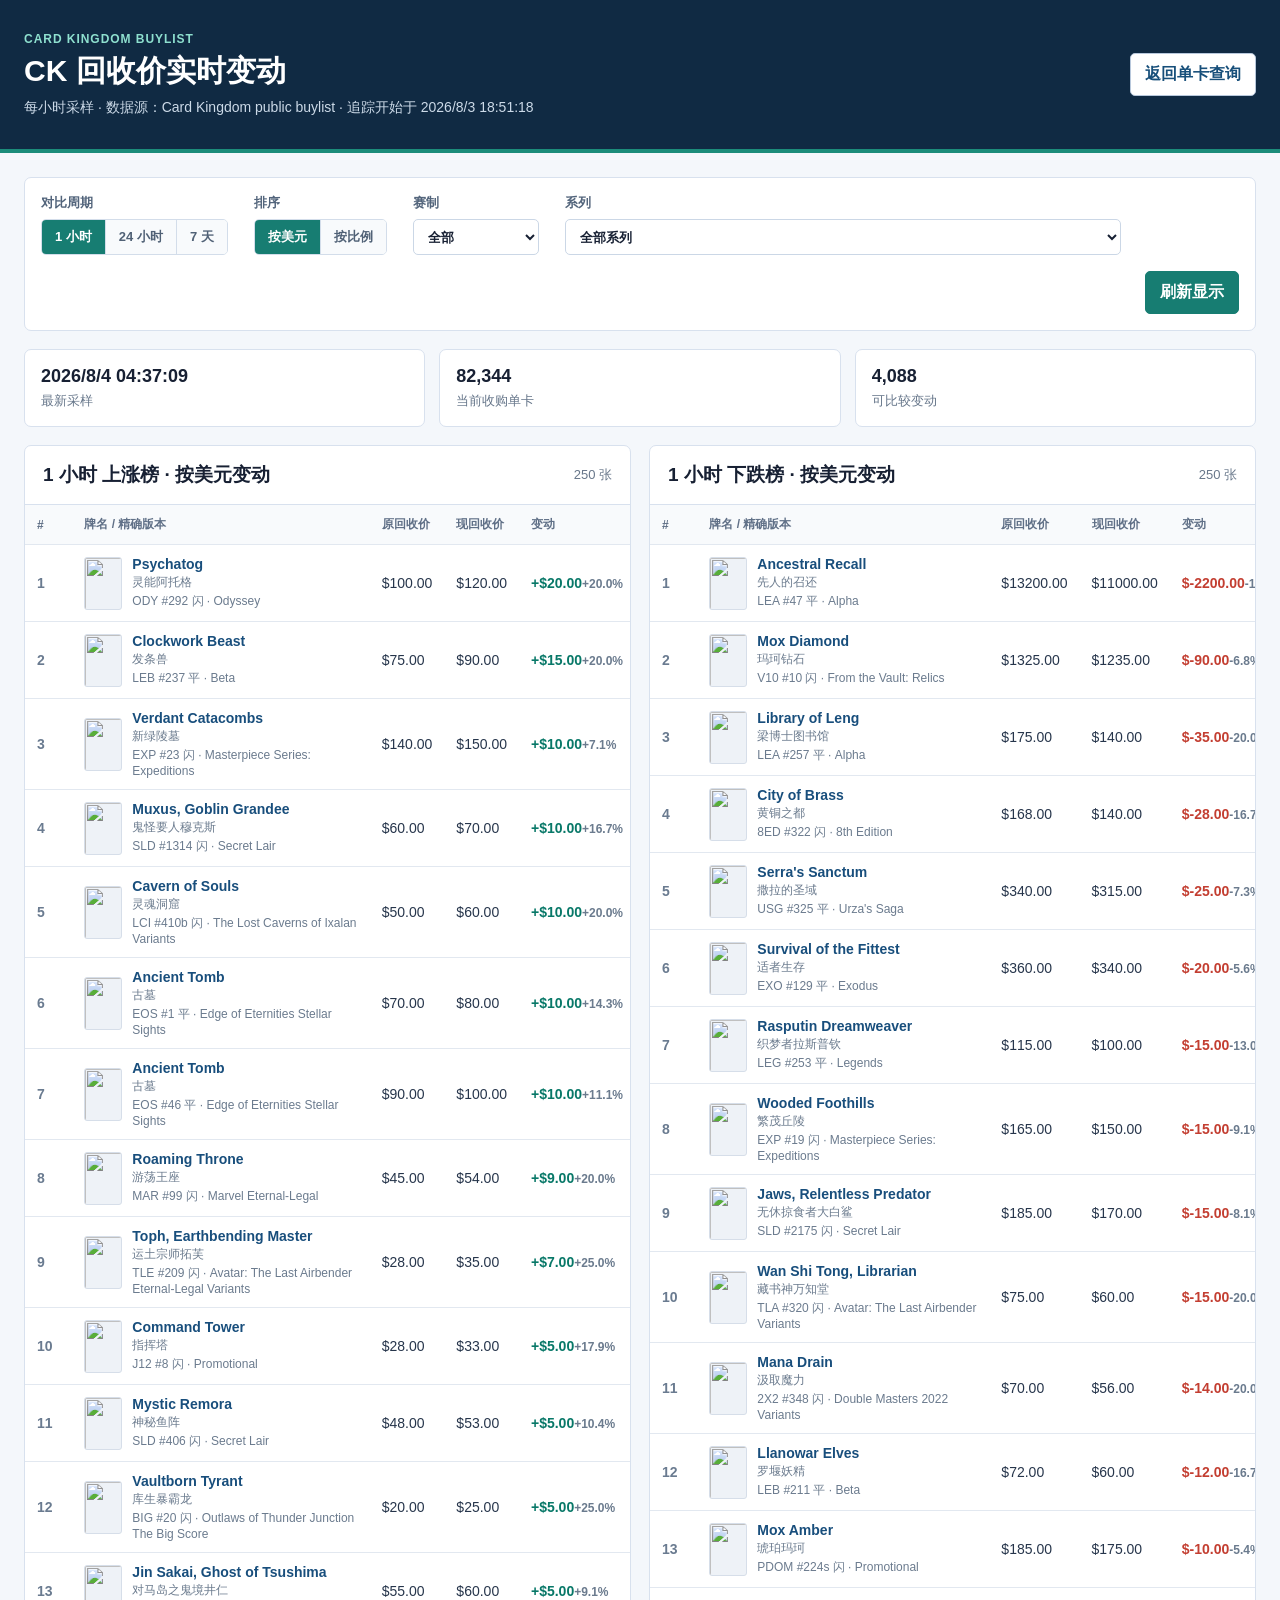
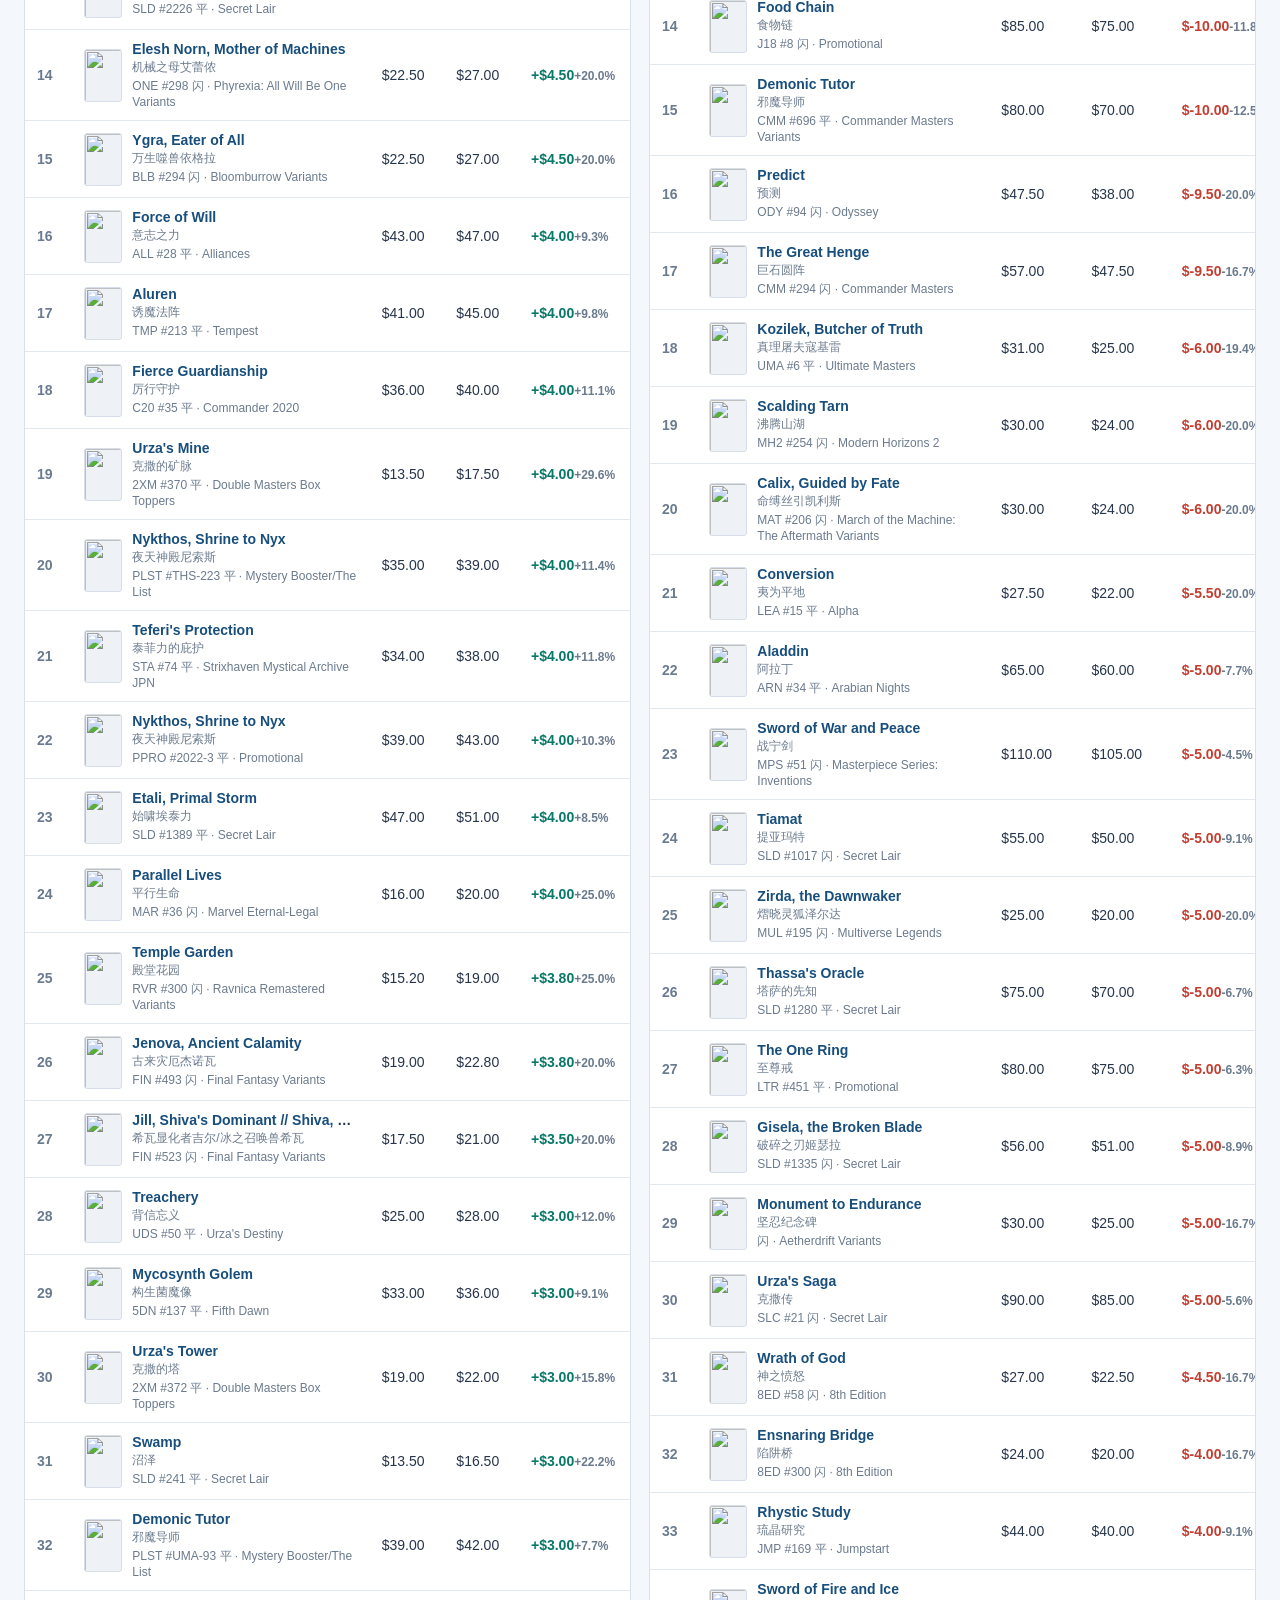
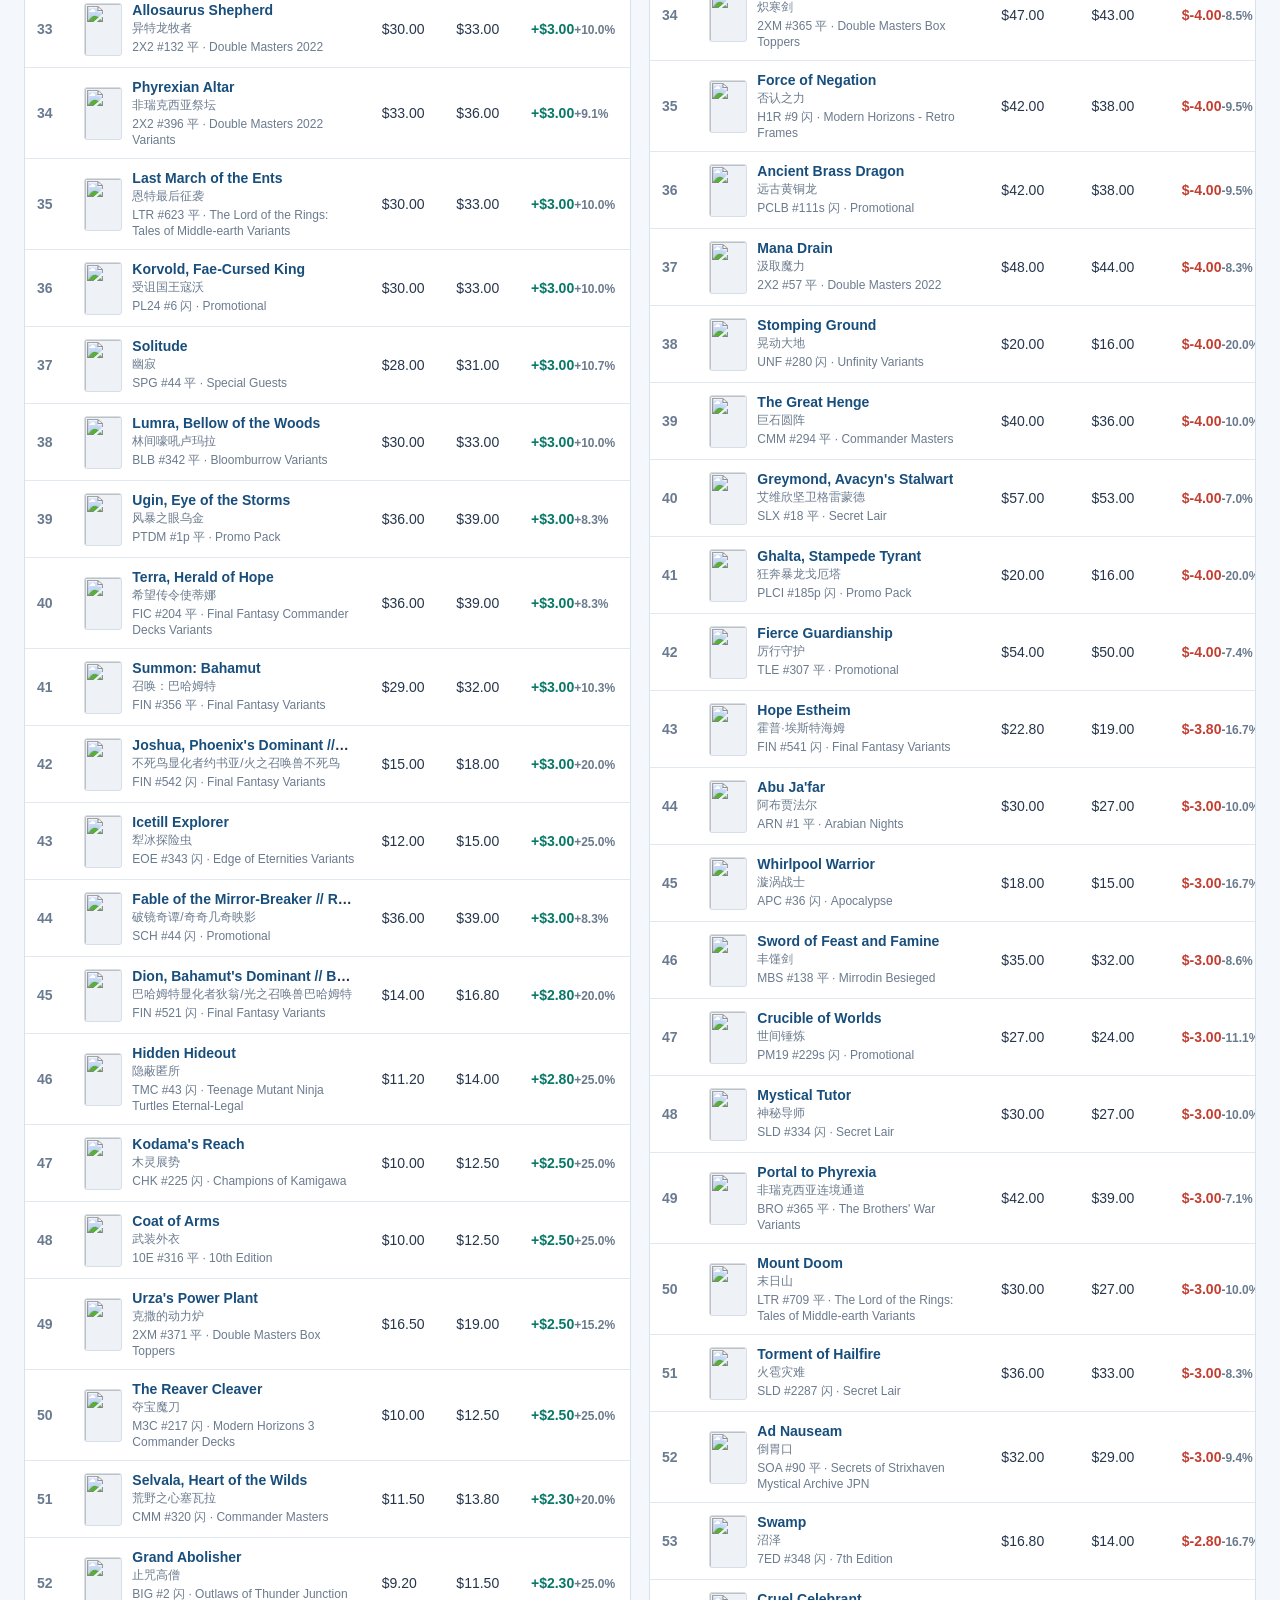
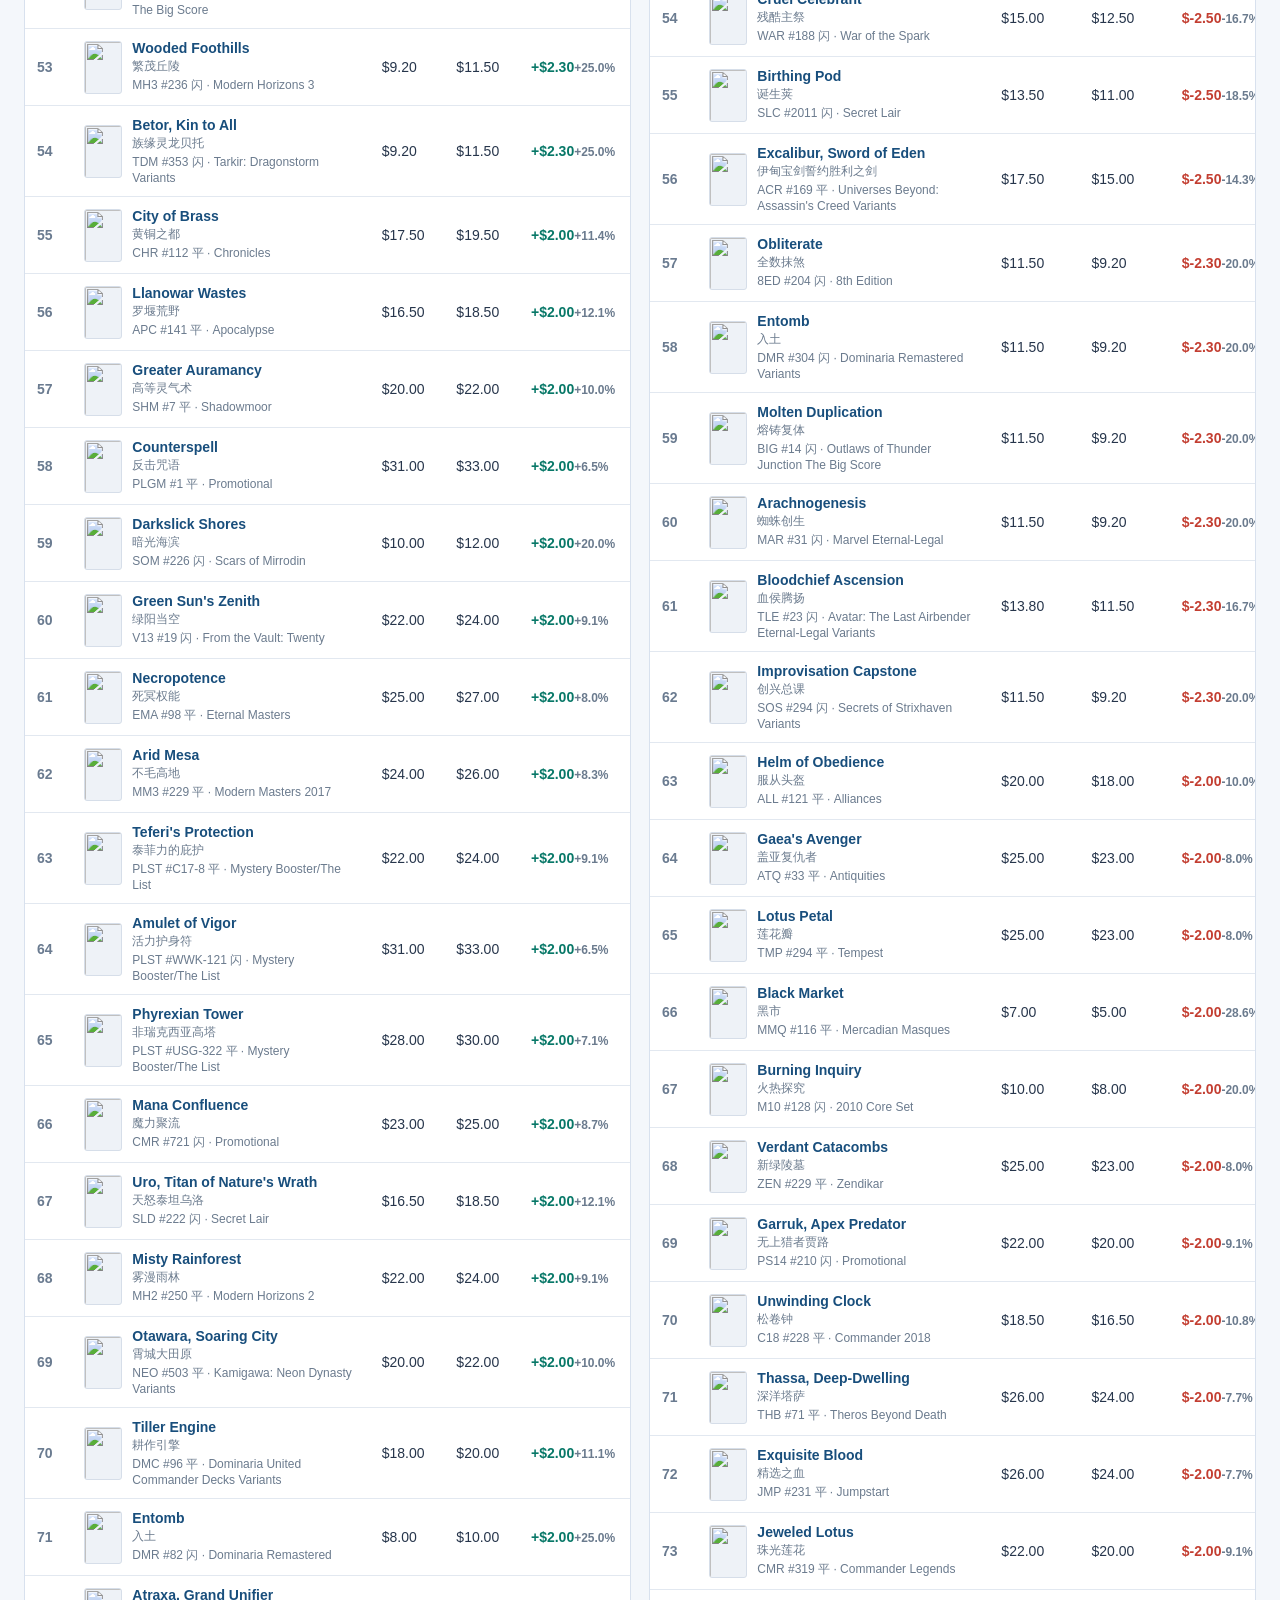
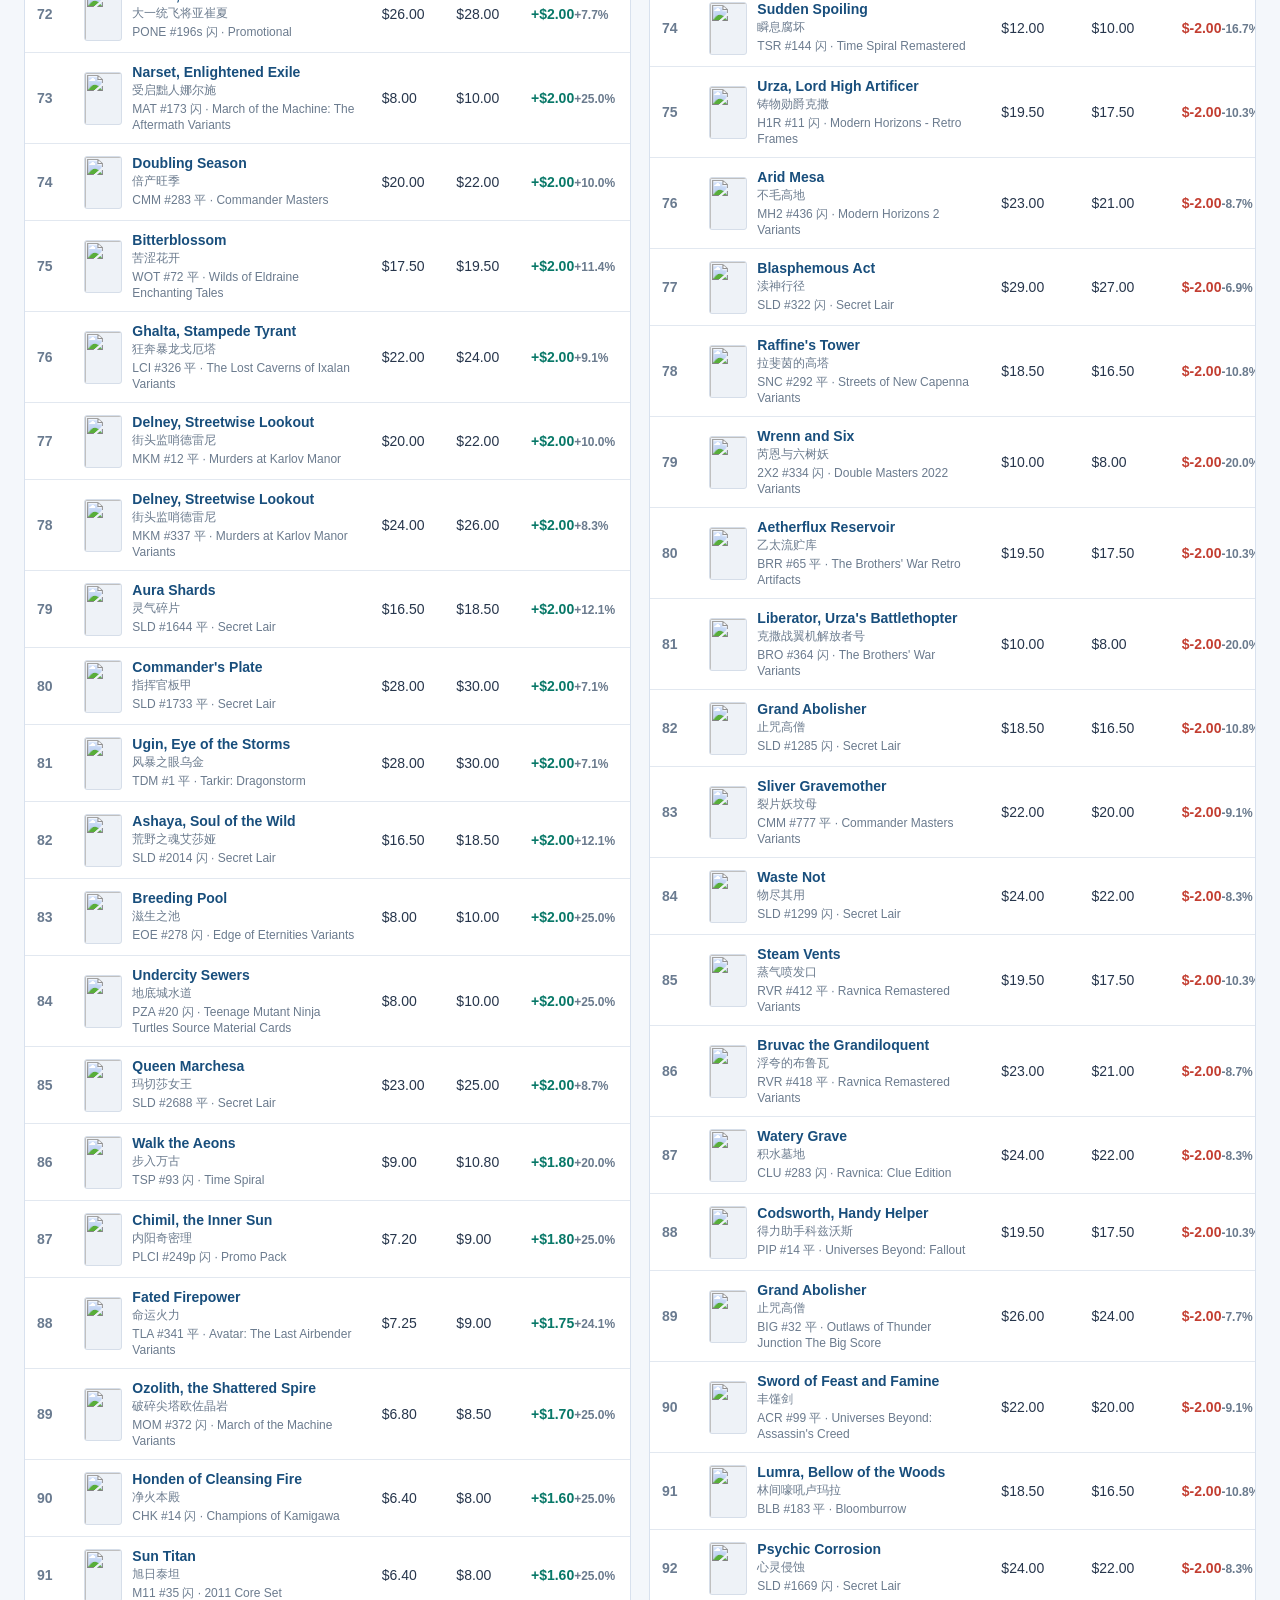
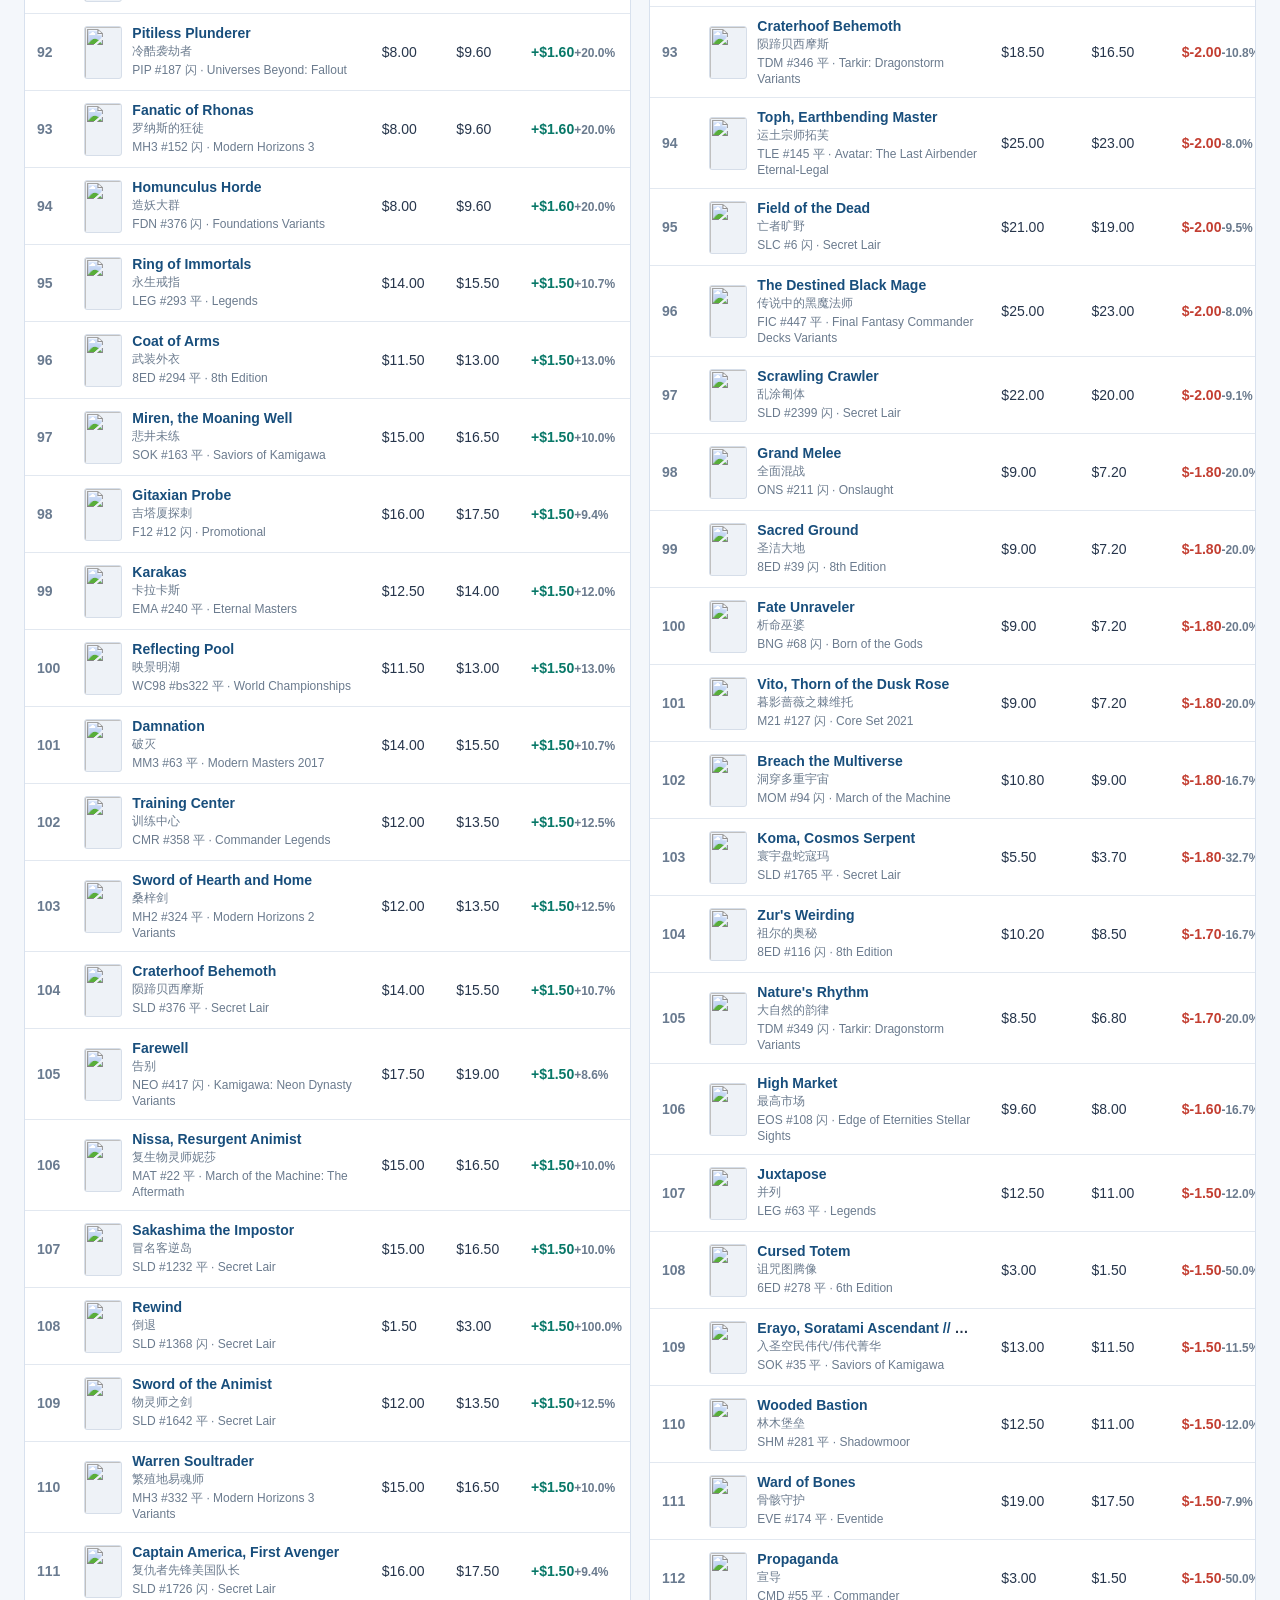
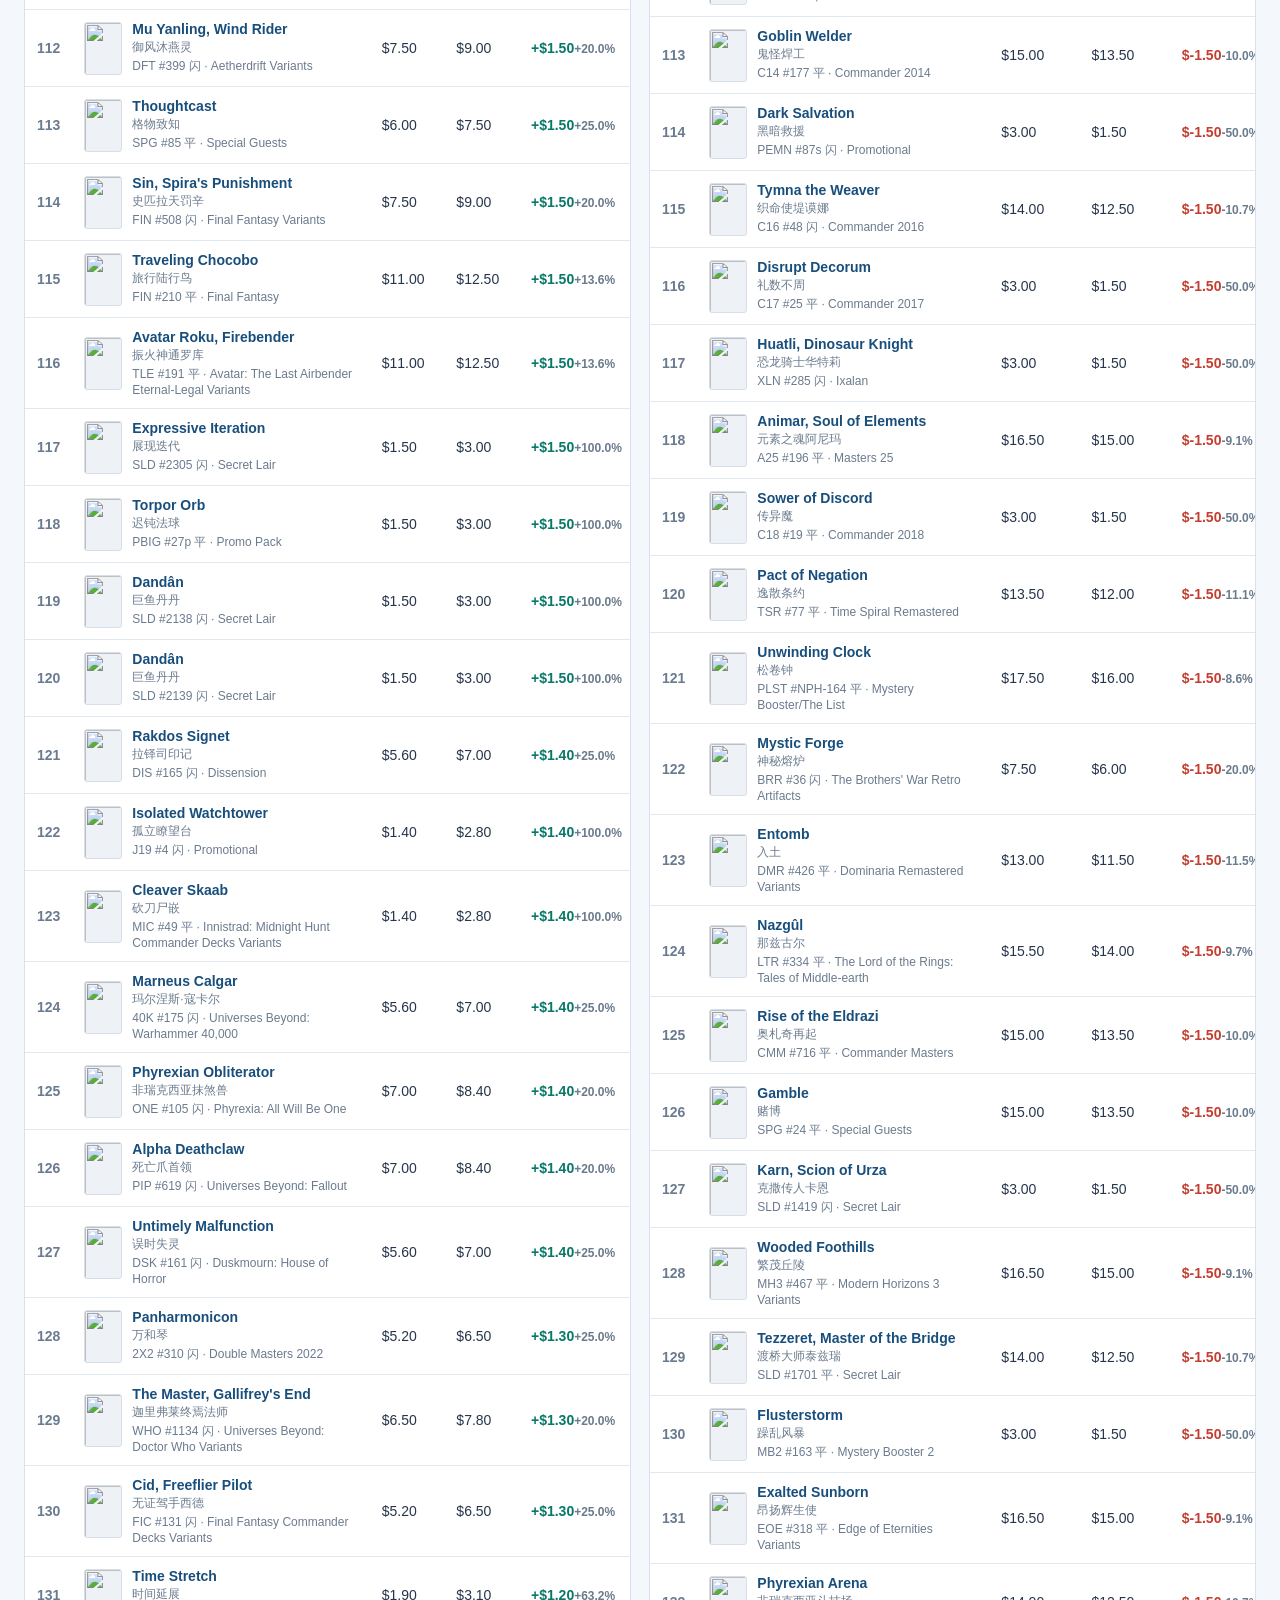
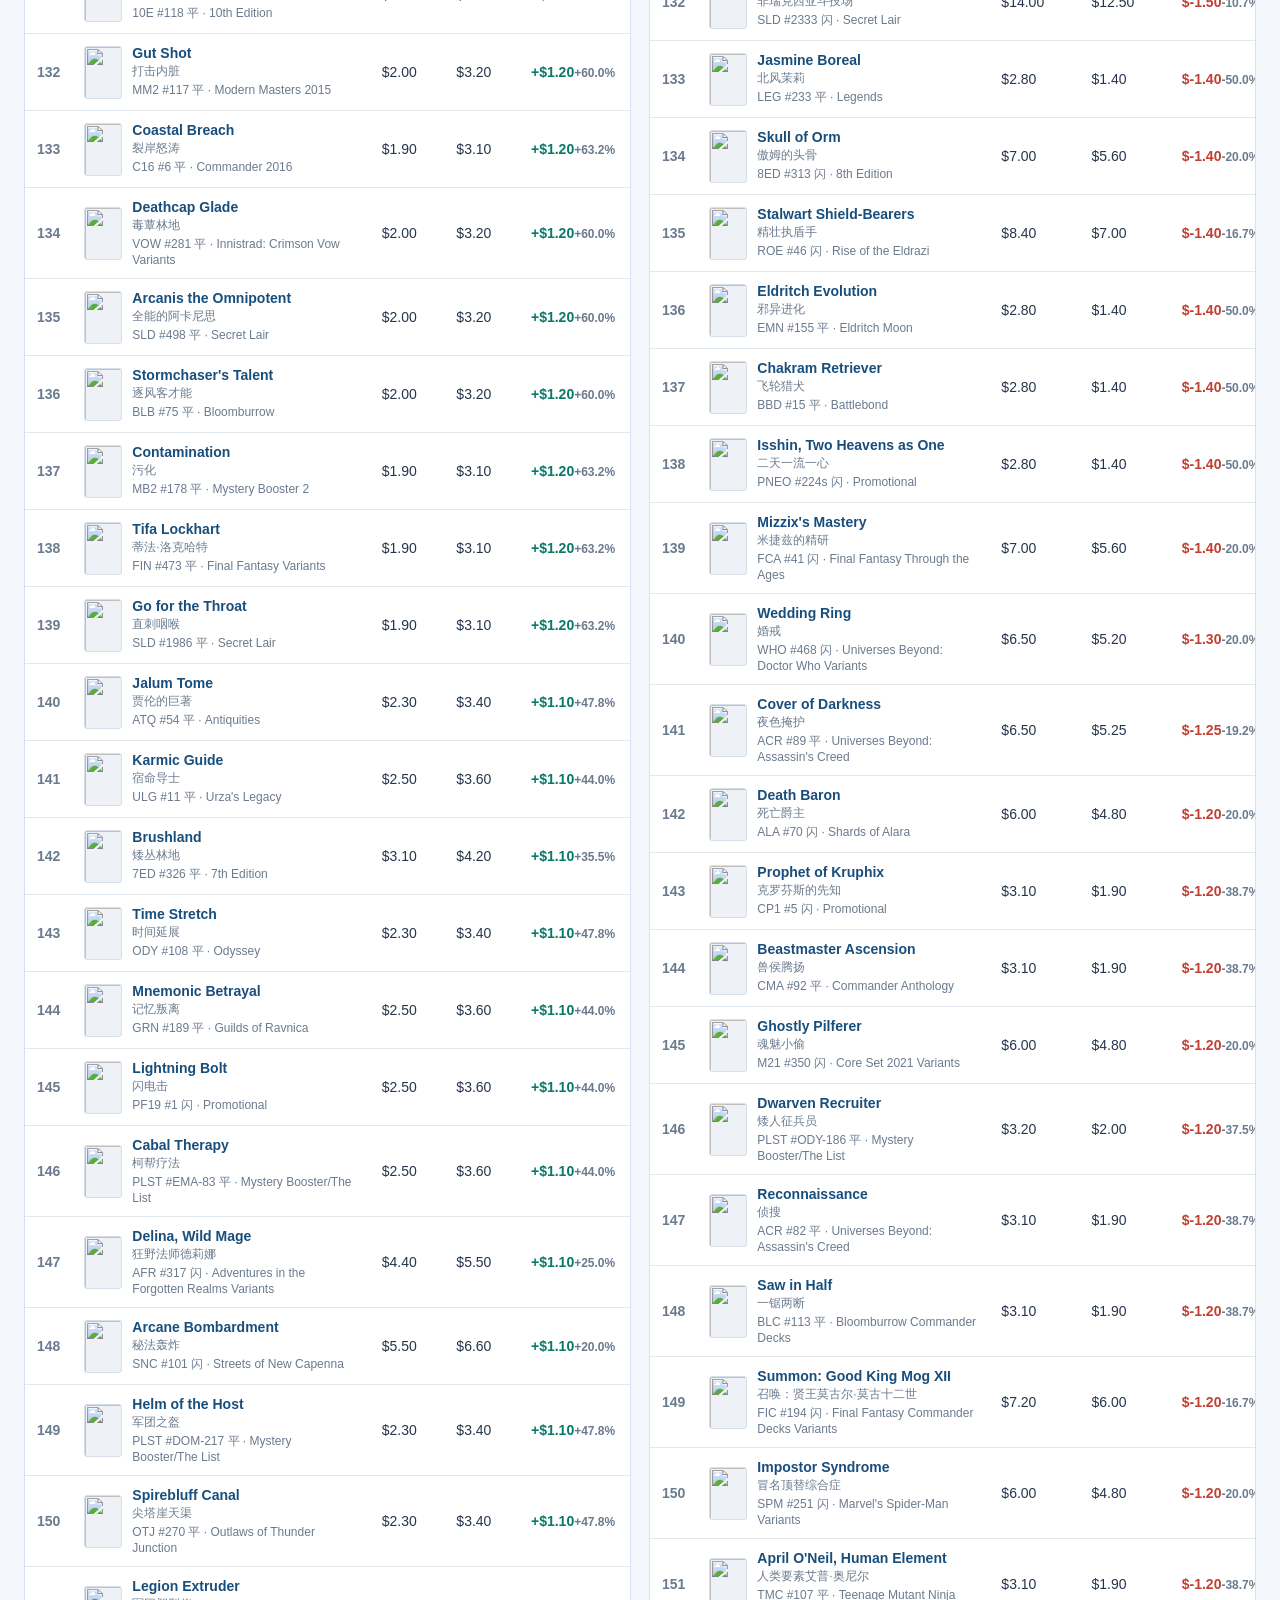
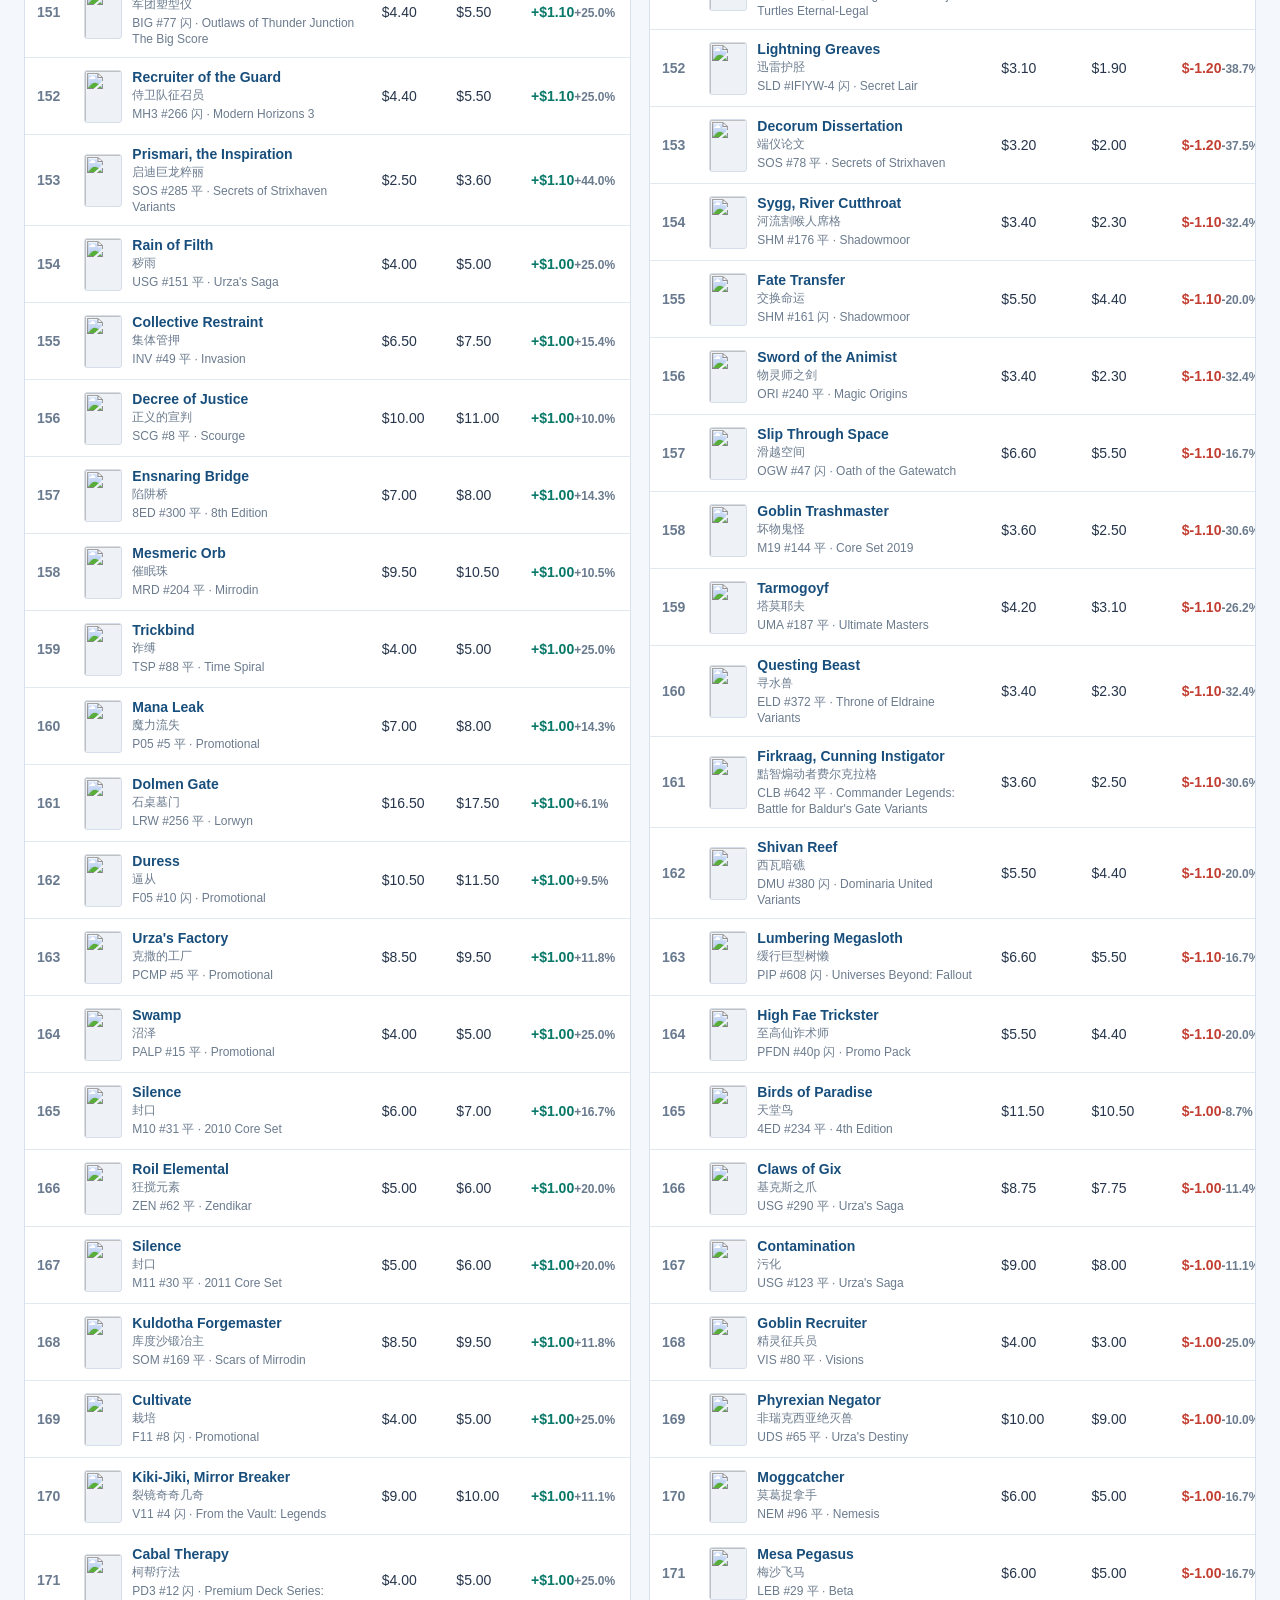
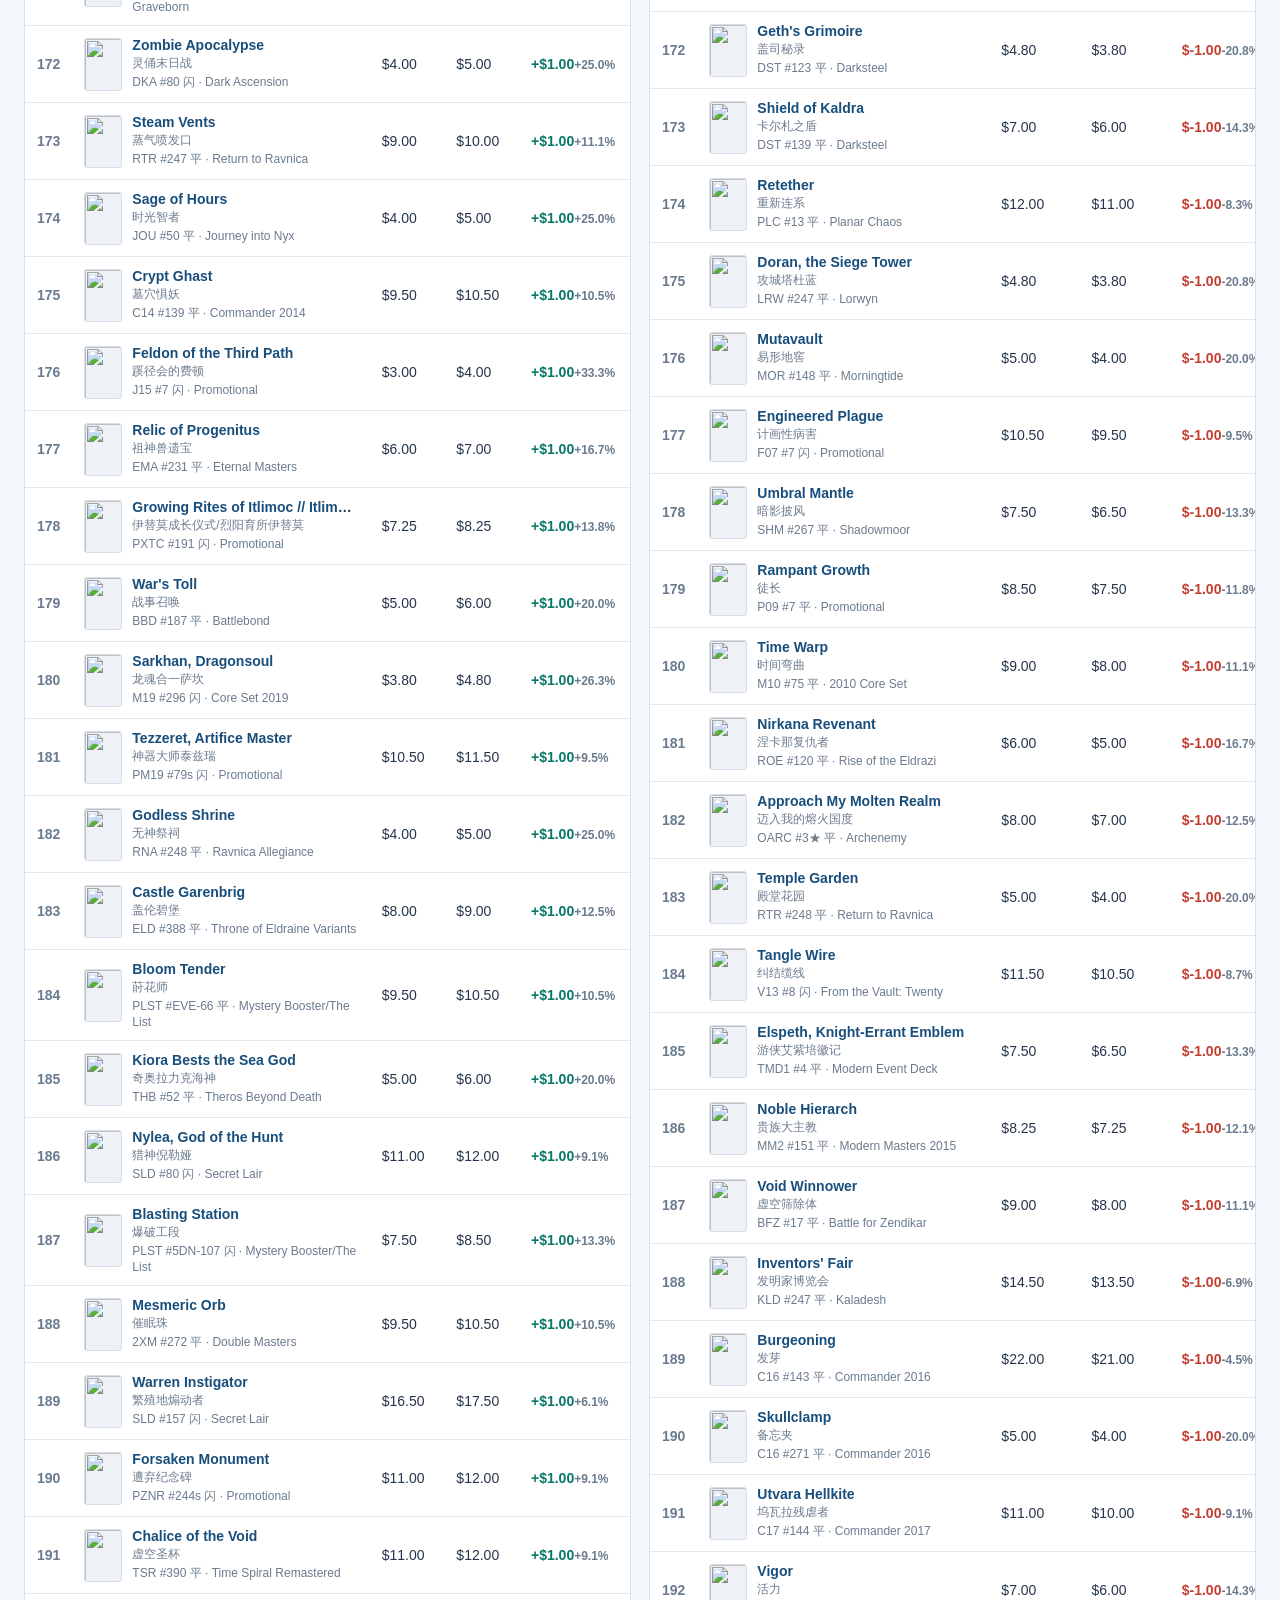
==== movers/index.html @ 94e9643b "Add complete Secret Lair buylist catalog" ====
<!doctype html>
<html lang="zh-CN">
<head>
  <meta charset="utf-8">
  <meta name="viewport" content="width=device-width, initial-scale=1">
  <title>CK 回收价实时变动 | MTG 价格雷达</title>
  <link rel="stylesheet" href="./styles.css?v=1">
</head>
<body>
  <header class="site-header">
    <div>
      <p class="eyebrow">CARD KINGDOM BUYLIST</p>
      <h1>CK 回收价实时变动</h1>
      <p id="statusLine">正在读取最新采样...</p>
    </div>
    <a class="back-link" href="../">返回单卡查询</a>
  </header>

  <main>
    <section class="toolbar" aria-label="榜单筛选">
      <div class="control-group">
        <span>对比周期</span>
        <div class="segments" id="periodButtons">
          <button class="active" data-period="hour" type="button">1 小时</button>
          <button data-period="day" type="button">24 小时</button>
          <button data-period="week" type="button">7 天</button>
        </div>
      </div>
      <div class="control-group">
        <span>排序</span>
        <div class="segments" id="basisButtons">
          <button class="active" data-basis="dollar" type="button">按美元</button>
          <button data-basis="percent" type="button">按比例</button>
        </div>
      </div>
      <div class="control-group format-group">
        <span>赛制</span>
        <select id="formatSelect" aria-label="赛制筛选">
          <option value="all">全部</option>
          <option value="standard">标准</option>
          <option value="pioneer">先驱</option>
          <option value="modern">摩登</option>
          <option value="legacy">薪传</option>
          <option value="special">特选</option>
        </select>
      </div>
      <div class="control-group set-group">
        <span>系列</span>
        <select id="setSelect" aria-label="系列筛选">
          <option value="">全部系列</option>
        </select>
      </div>
      <button class="refresh" id="refreshButton" type="button">刷新显示</button>
    </section>

    <section class="stats" aria-label="数据状态">
      <div><strong id="sampleAt">-</strong><span>最新采样</span></div>
      <div><strong id="activeRows">-</strong><span>当前收购单卡</span></div>
      <div><strong id="availableRows">-</strong><span>可比较变动</span></div>
    </section>

    <p class="notice" id="notice" hidden></p>

    <section class="boards">
      <article class="board">
        <header><h2 id="winnerTitle">上涨榜</h2><span id="winnerCount">0 张</span></header>
        <div class="table-wrap"><table><thead><tr><th>#</th><th>牌名 / 精确版本</th><th>原回收价</th><th>现回收价</th><th>变动</th></tr></thead><tbody id="winners"></tbody></table></div>
      </article>
      <article class="board">
        <header><h2 id="loserTitle">下跌榜</h2><span id="loserCount">0 张</span></header>
        <div class="table-wrap"><table><thead><tr><th>#</th><th>牌名 / 精确版本</th><th>原回收价</th><th>现回收价</th><th>变动</th></tr></thead><tbody id="losers"></tbody></table></div>
      </article>
    </section>

    <section class="catalog" id="sldCatalog" hidden>
      <header>
        <div><h2>SLD 完整当前收购目录</h2><p>每次采样均收录正在收购的 Secret Lair 单卡，不限于发生价格变动的牌。</p></div>
        <input id="sldSearch" type="search" placeholder="搜索英文、中文、SKU、编号、皮肤">
      </header>
      <div class="table-wrap"><table><thead><tr><th>牌名 / 精确版本</th><th>皮肤 / 副标题</th><th>发售</th><th>收购数</th><th>当前回收价</th><th>1 小时变动</th></tr></thead><tbody id="sldRows"></tbody></table></div>
      <footer id="sldCount"></footer>
    </section>
  </main>
  <footer>价格来自 Card Kingdom 公开回收价接口。只记录收购中的单卡；首次采样建立基准后才会显示变动。</footer>
  <script src="./movers.js?v=1"></script>
</body>
</html>
---- movers/styles.css ----
:root { color-scheme: light; font-family: -apple-system, BlinkMacSystemFont, "Segoe UI", sans-serif; color: #172033; background: #f4f7fb; }
* { box-sizing: border-box; }
body { margin: 0; min-width: 320px; }
.site-header { display: flex; align-items: flex-start; justify-content: space-between; gap: 24px; padding: 32px max(24px, calc((100% - 1540px) / 2)); background: #102a43; color: #fff; border-bottom: 4px solid #1c8c7a; }
.eyebrow { margin: 0 0 7px; font-size: 12px; font-weight: 700; letter-spacing: .08em; color: #8ee0cf; }
h1 { margin: 0; font-size: 30px; line-height: 1.2; letter-spacing: 0; }
.site-header p:not(.eyebrow) { margin: 10px 0 0; color: #ccdae8; font-size: 14px; }
.back-link, .refresh { align-self: center; padding: 10px 14px; border: 1px solid #b8c8dc; border-radius: 5px; background: #fff; color: #174f7a; font: inherit; font-weight: 700; text-decoration: none; cursor: pointer; white-space: nowrap; }
main { max-width: 1540px; margin: 0 auto; padding: 24px; }
.toolbar { display: flex; align-items: end; flex-wrap: wrap; gap: 16px 26px; padding: 16px; background: #fff; border: 1px solid #d8e1ee; border-radius: 7px; }
.control-group { display: grid; gap: 7px; color: #52647b; font-size: 13px; font-weight: 700; }
.segments { display: flex; border: 1px solid #d3ddea; border-radius: 5px; overflow: hidden; }
.segments button { min-height: 34px; padding: 0 13px; border: 0; border-right: 1px solid #d3ddea; background: #f8fafc; color: #506176; font: inherit; font-weight: 700; cursor: pointer; }
.segments button:last-child { border-right: 0; }.segments button.active { background: #177d72; color: #fff; }
select { min-height: 36px; min-width: 126px; border: 1px solid #cbd7e6; border-radius: 5px; padding: 0 10px; background: #fff; color: #172033; font: inherit; }
.refresh { margin-left: auto; align-self: end; background: #177d72; border-color: #177d72; color: #fff; }
.stats { display: grid; grid-template-columns: repeat(3, minmax(0, 1fr)); gap: 14px; margin: 18px 0; }.stats div { padding: 16px; background: #fff; border: 1px solid #d8e1ee; border-radius: 7px; }.stats strong, .stats span { display: block; }.stats strong { font-size: 18px; }.stats span { margin-top: 5px; color: #66768a; font-size: 13px; }
.notice { margin: 0 0 18px; padding: 13px 15px; border-left: 4px solid #d6a139; background: #fff8e7; color: #735a23; }
.catalog { margin-top: 18px; overflow: hidden; background: #fff; border: 1px solid #d8e1ee; border-radius: 7px; }.catalog > header { display: flex; align-items: end; justify-content: space-between; gap: 16px; padding: 16px 18px; border-bottom: 1px solid #d8e1ee; }.catalog h2 { margin: 0; font-size: 19px; }.catalog p { margin: 5px 0 0; color: #68778a; font-size: 13px; }.catalog input { min-height: 36px; min-width: 280px; border: 1px solid #cbd7e6; border-radius: 5px; padding: 0 10px; font: inherit; }.catalog footer { padding: 12px 18px; color: #68778a; font-size: 13px; }.muted { color: #738196; font-size: 12px; }
.boards { display: grid; grid-template-columns: repeat(2, minmax(0, 1fr)); gap: 18px; }.board { overflow: hidden; background: #fff; border: 1px solid #d8e1ee; border-radius: 7px; }.board header { display: flex; justify-content: space-between; align-items: center; padding: 16px 18px; border-bottom: 1px solid #d8e1ee; }.board h2 { margin: 0; font-size: 19px; }.board header span { color: #68778a; font-size: 13px; }
.table-wrap { overflow-x: auto; } table { width: 100%; min-width: 610px; border-collapse: collapse; } th, td { padding: 11px 12px; border-bottom: 1px solid #e2e8f0; text-align: left; vertical-align: middle; font-variant-numeric: tabular-nums; } th { color: #607087; background: #f8fafc; font-size: 12px; white-space: nowrap; } td { color: #26354b; font-size: 14px; }.rank { width: 34px; color: #6a7b90; font-weight: 700; }.card-cell { display: flex; align-items: center; gap: 10px; min-width: 235px; }.card-cell img, .image-fallback { width: 38px; height: 53px; object-fit: cover; border-radius: 3px; background: #eef2f7; border: 1px solid #d6dee9; }.image-fallback { display: grid; place-items: center; color: #7a8798; font-size: 10px; }.card-cell strong, .card-cell small { display: block; }.card-cell strong { max-width: 220px; overflow: hidden; text-overflow: ellipsis; white-space: nowrap; }.card-cell a { color: #184e7c; text-decoration: none; }.card-cell a:hover { text-decoration: underline; }.card-cell small, .delta small { margin-top: 2px; color: #6b7b8e; font-size: 12px; }.delta { font-weight: 700; white-space: nowrap; }.delta.up { color: #087868; }.delta.down { color: #c33e31; }.empty { padding: 28px 12px; color: #6b7b8e; text-align: center; }footer { max-width: 1540px; margin: 0 auto; padding: 18px 24px 32px; color: #68778a; font-size: 12px; }
@media (max-width: 900px) { .site-header { padding: 24px; }.boards { grid-template-columns: 1fr; }.refresh { margin-left: 0; } }
@media (max-width: 560px) { .site-header { display: block; }.back-link { display: inline-block; margin-top: 16px; }.stats { grid-template-columns: 1fr; }.toolbar { align-items: stretch; }.format-group, .set-group { width: 100%; }.format-group select, .set-group select, .catalog input { width: 100%; min-width: 0; } .catalog > header { display: block; }.catalog input { margin-top: 12px; } main { padding: 14px; } }
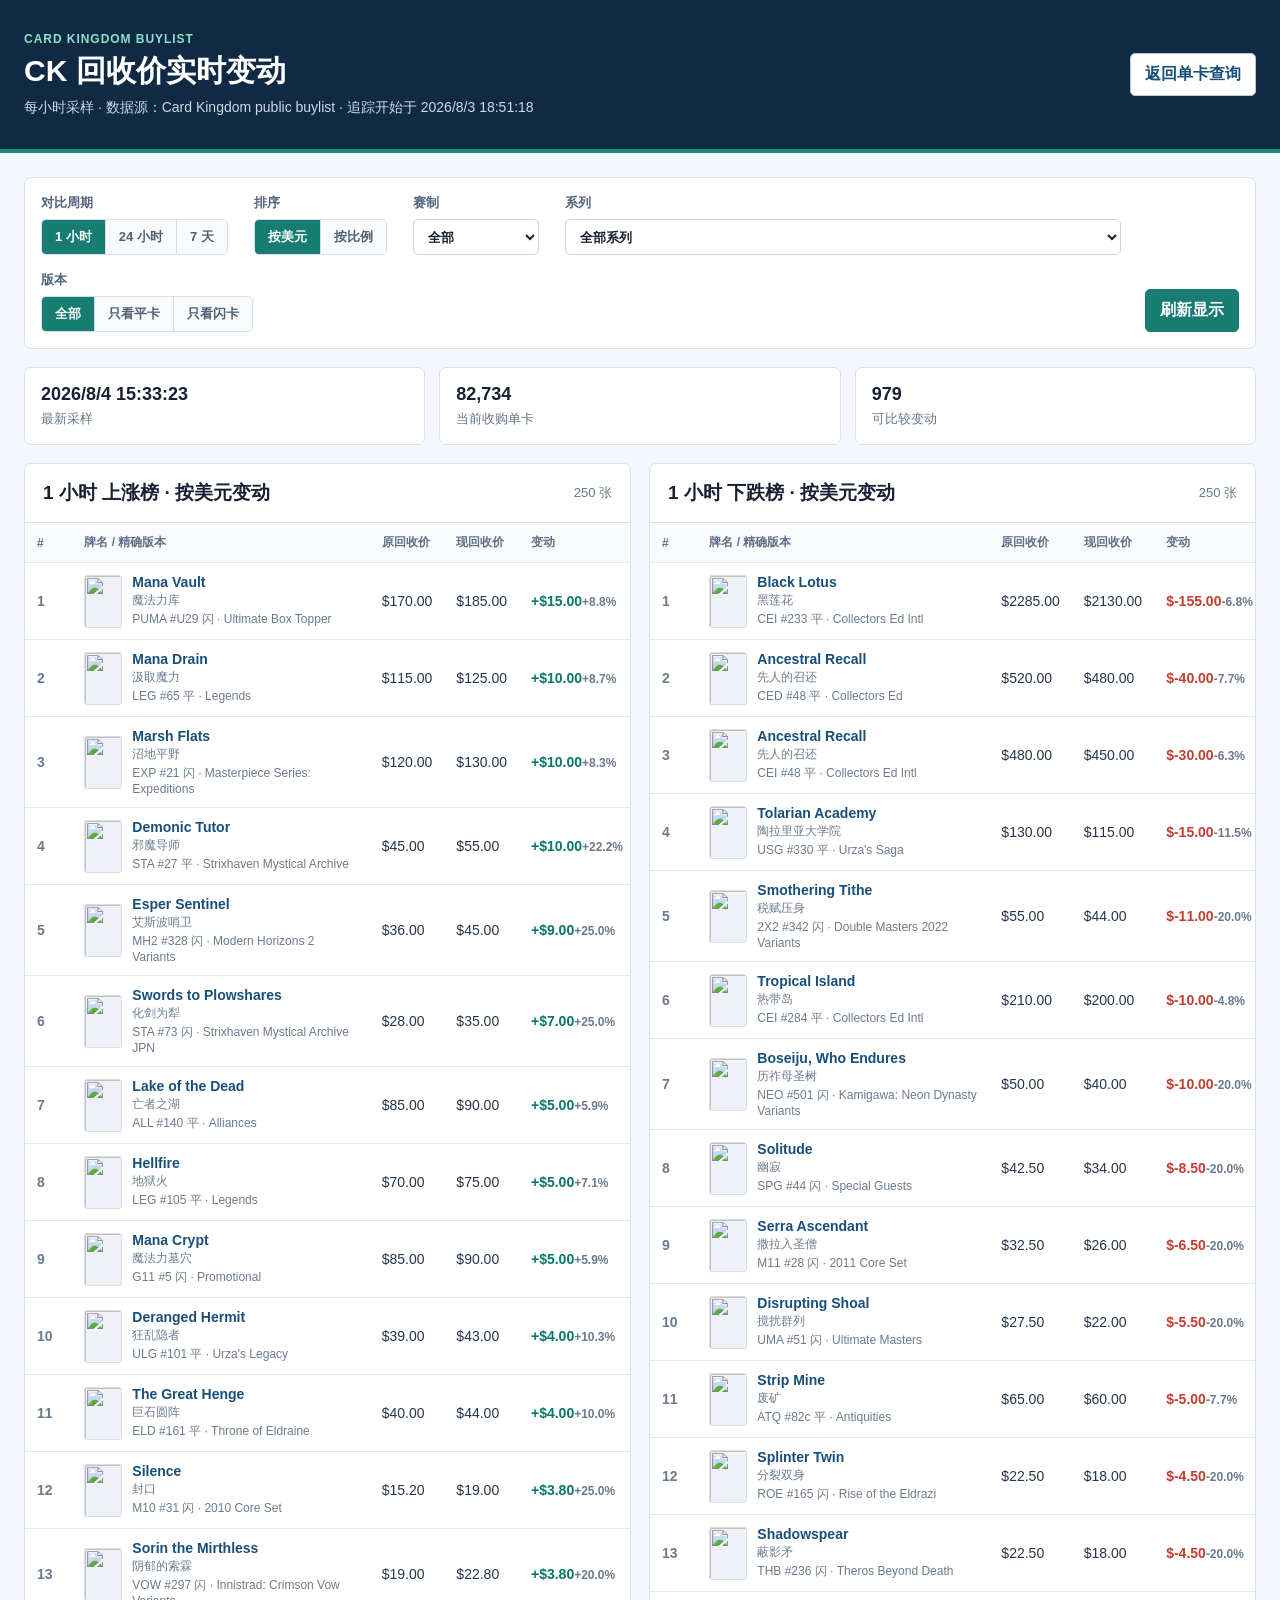
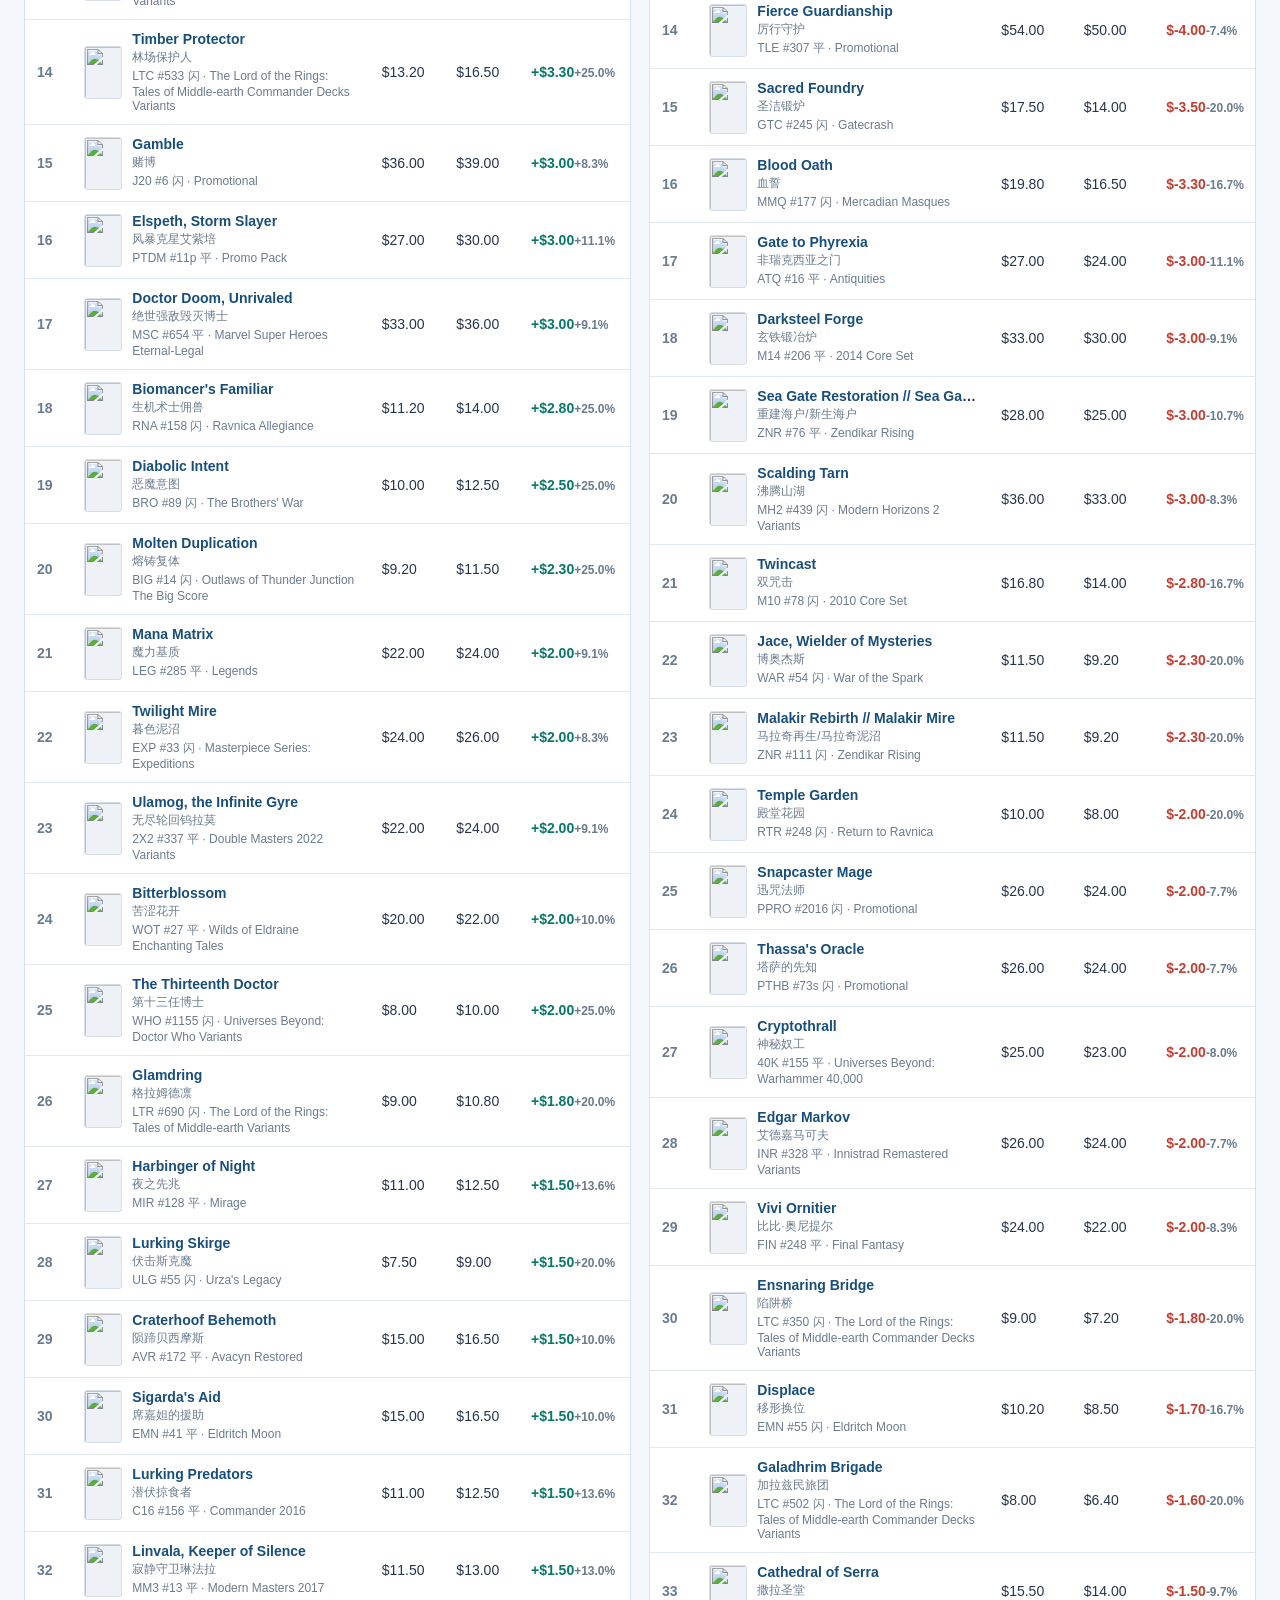
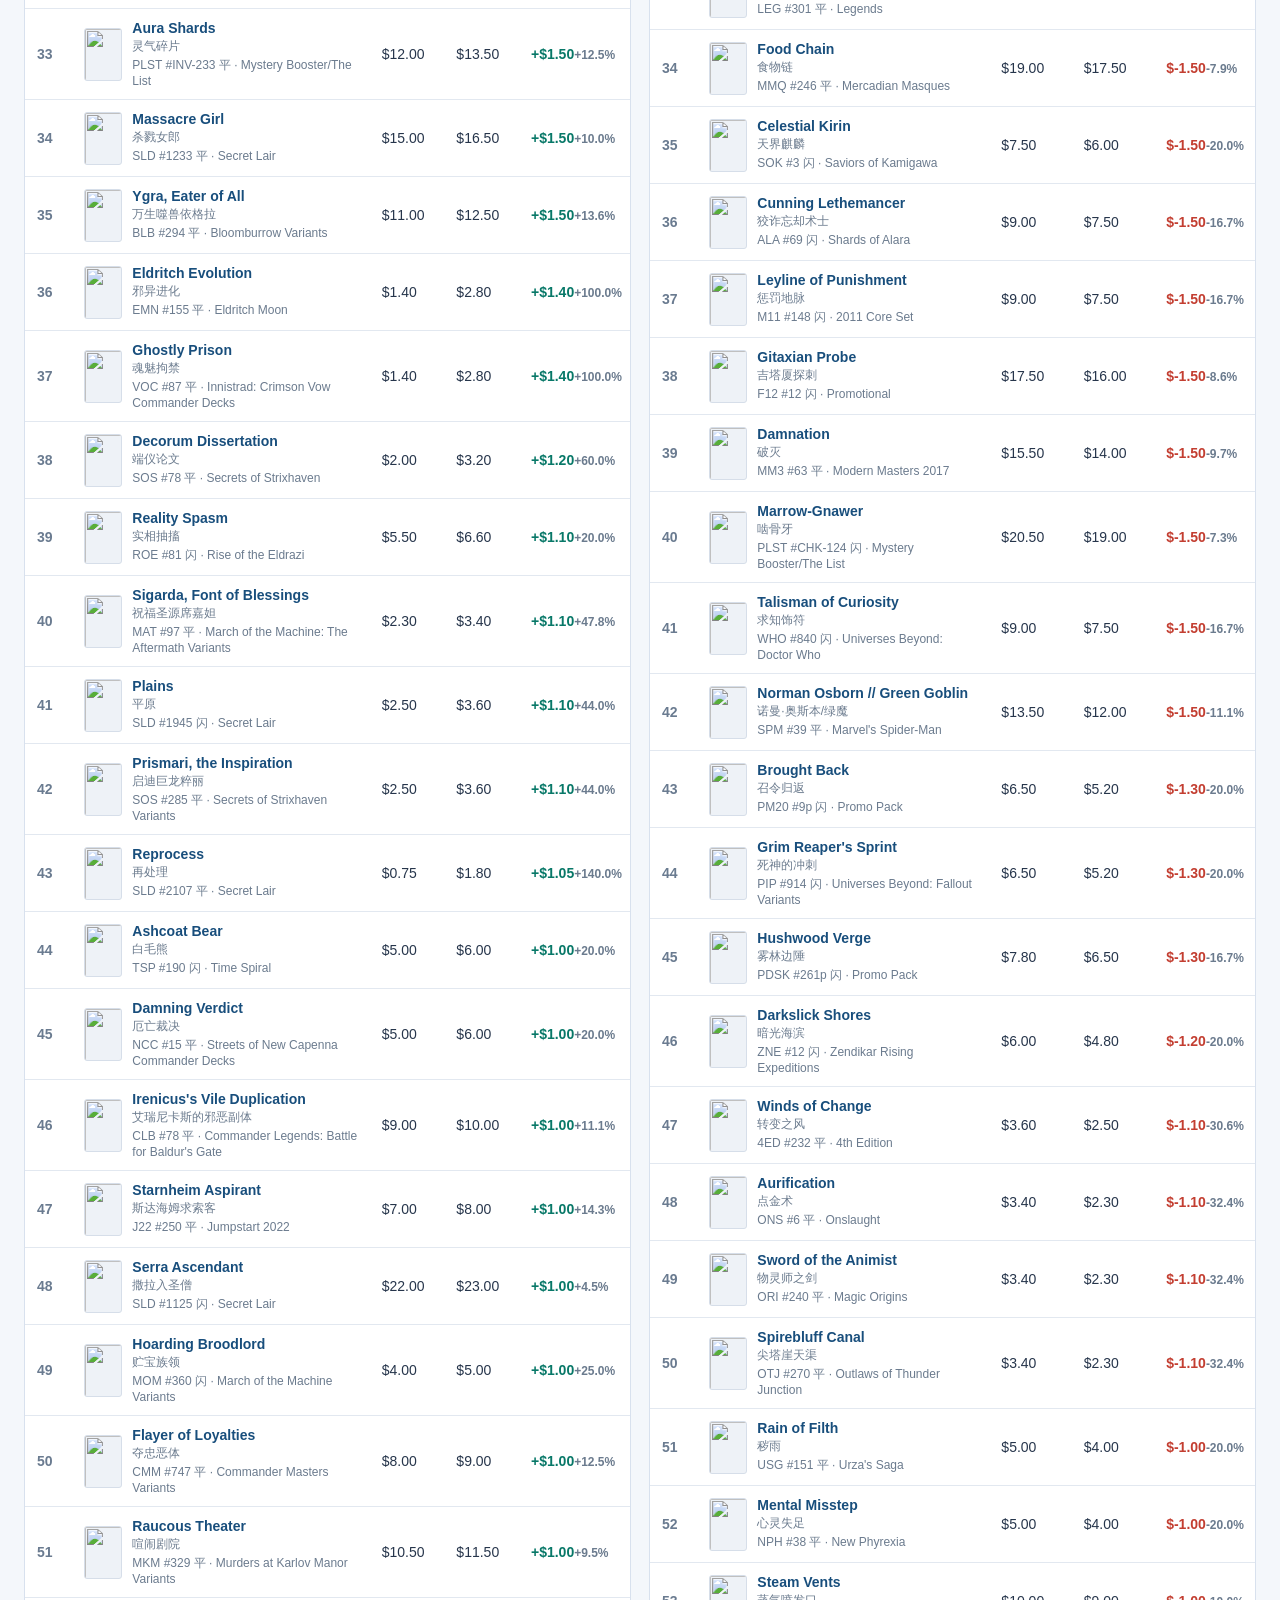
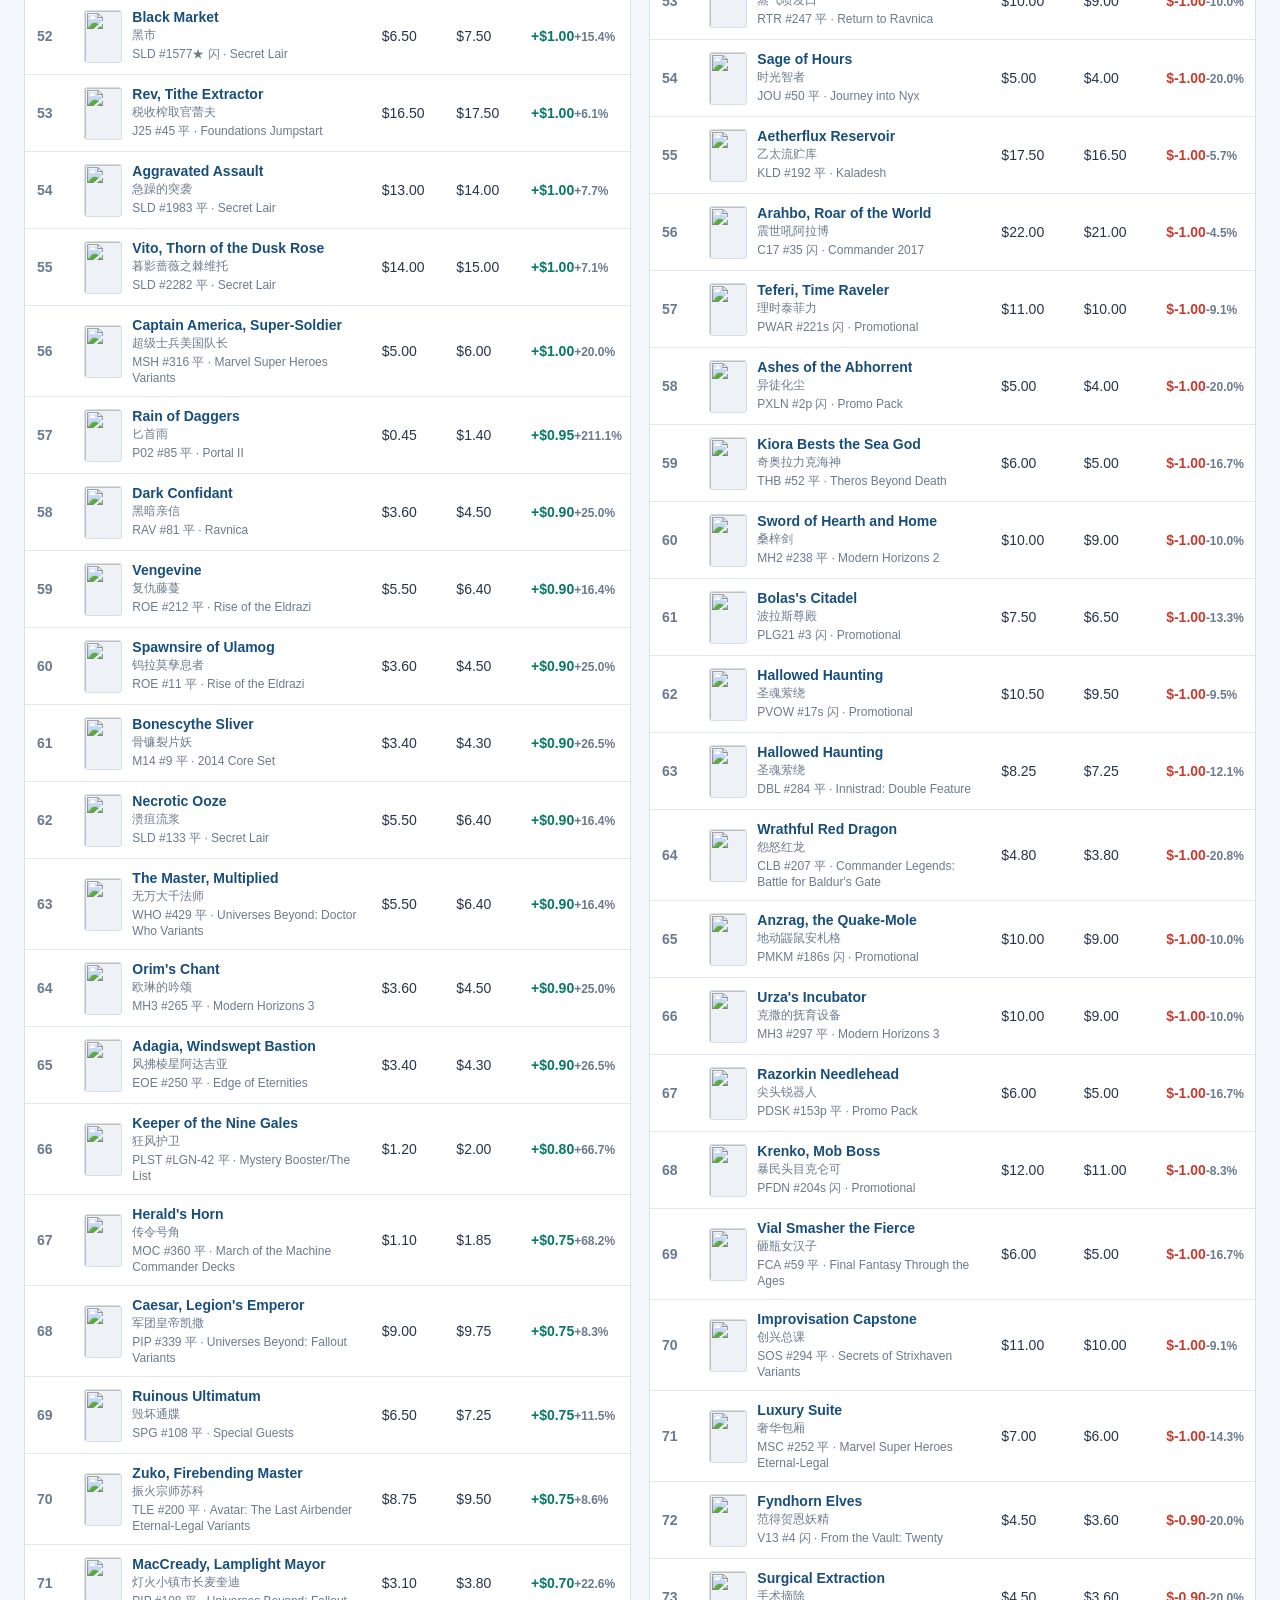
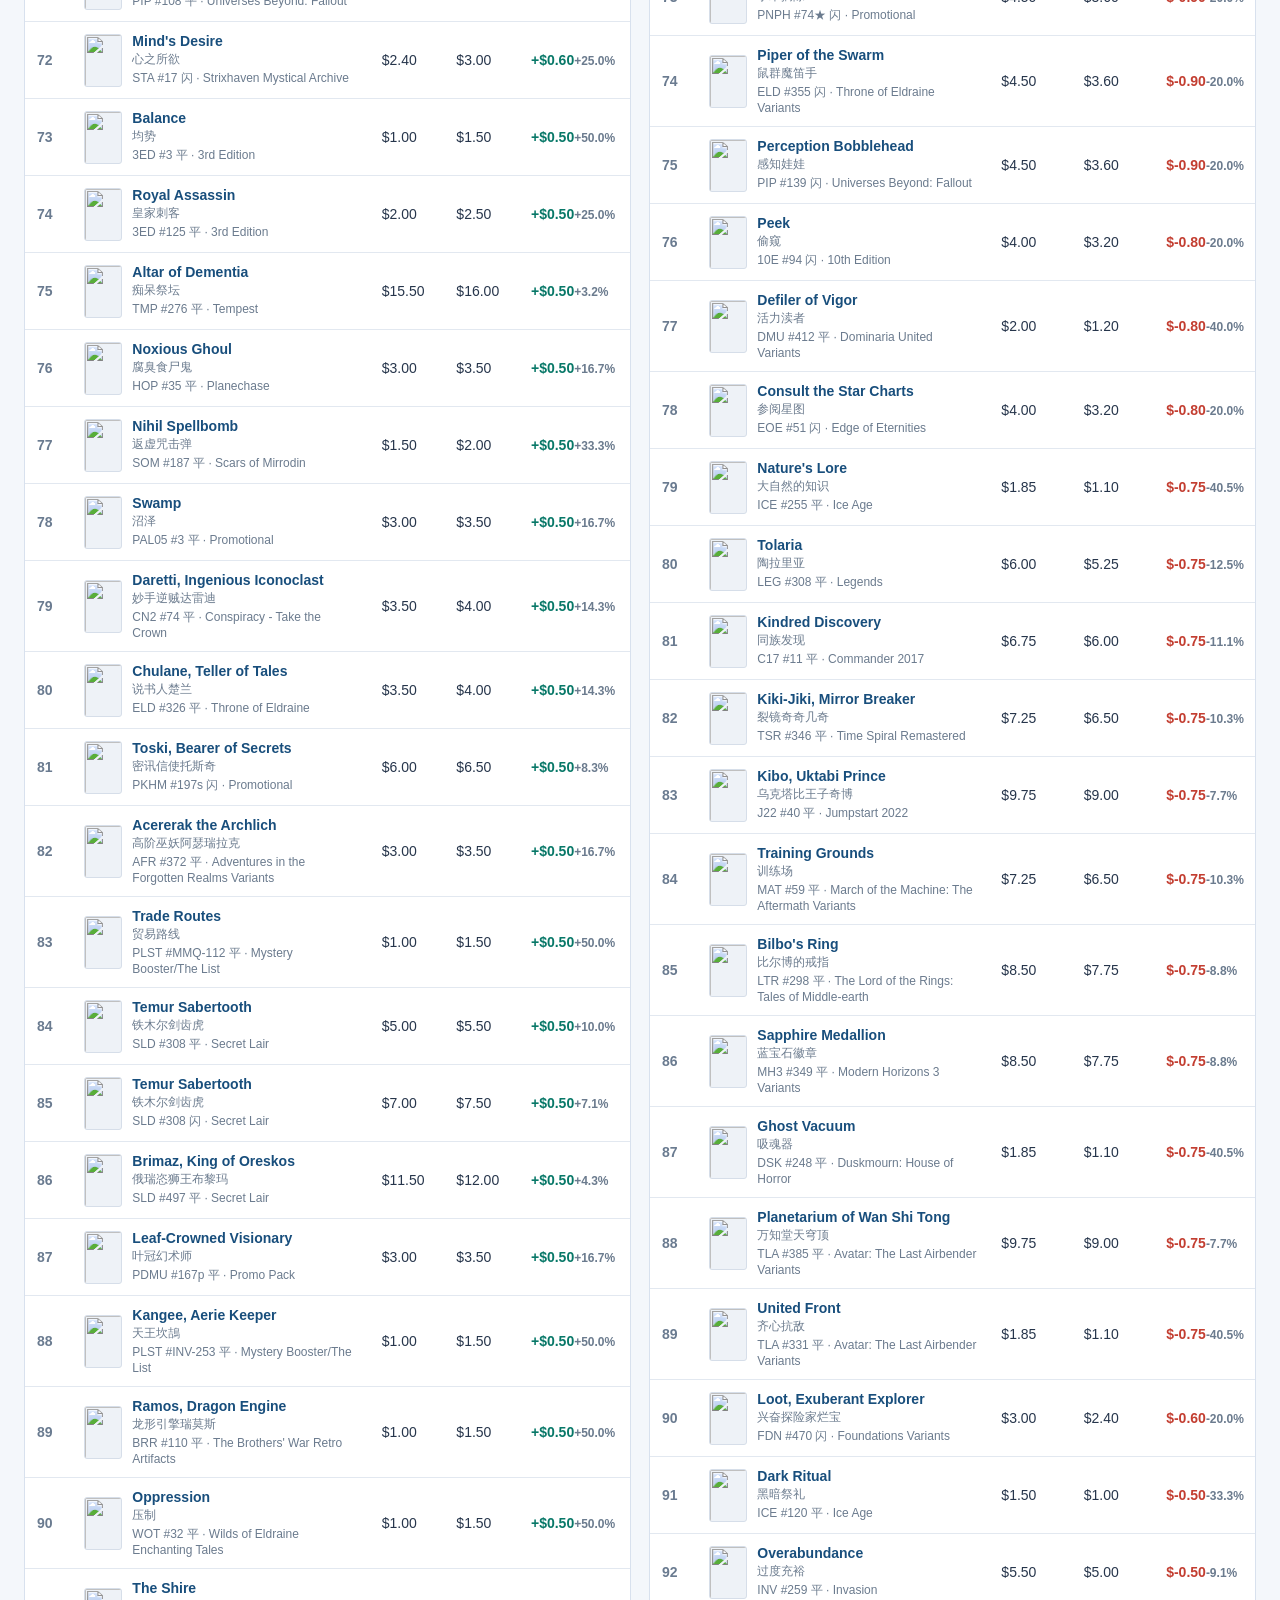
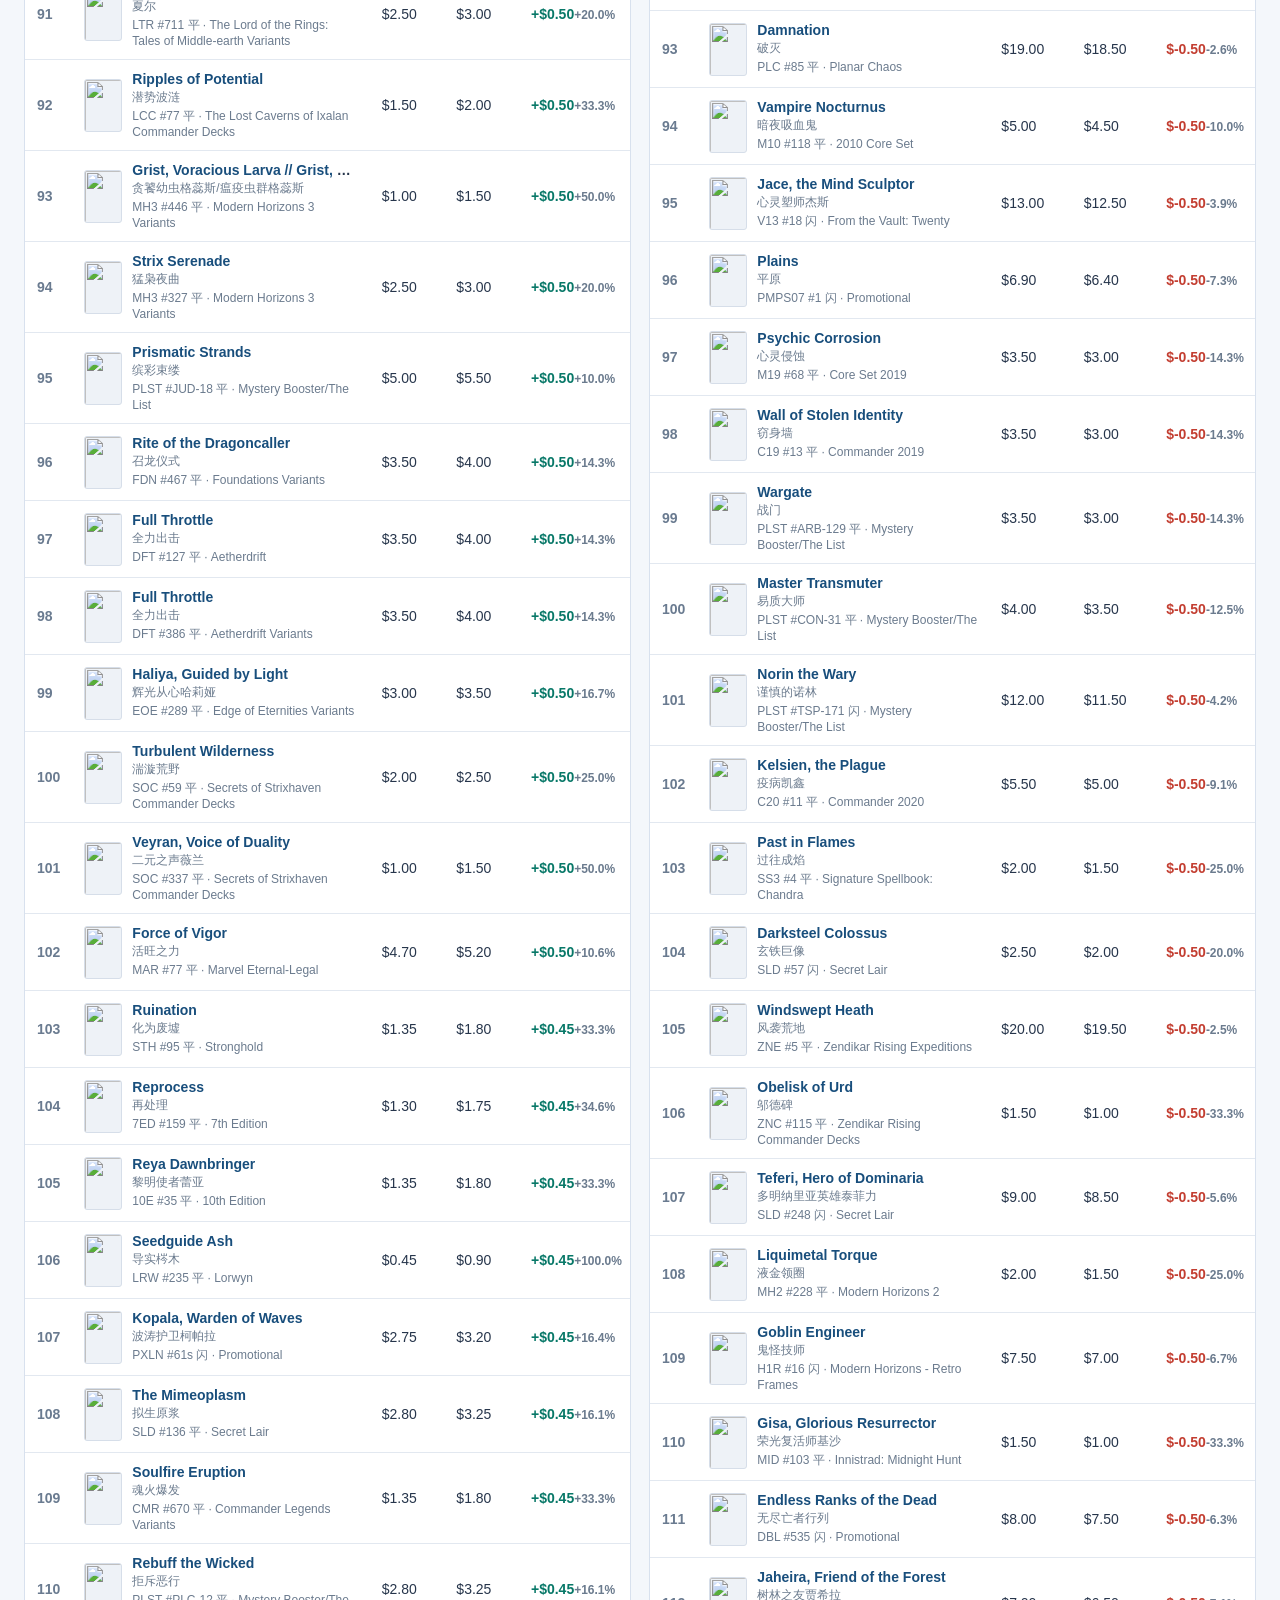
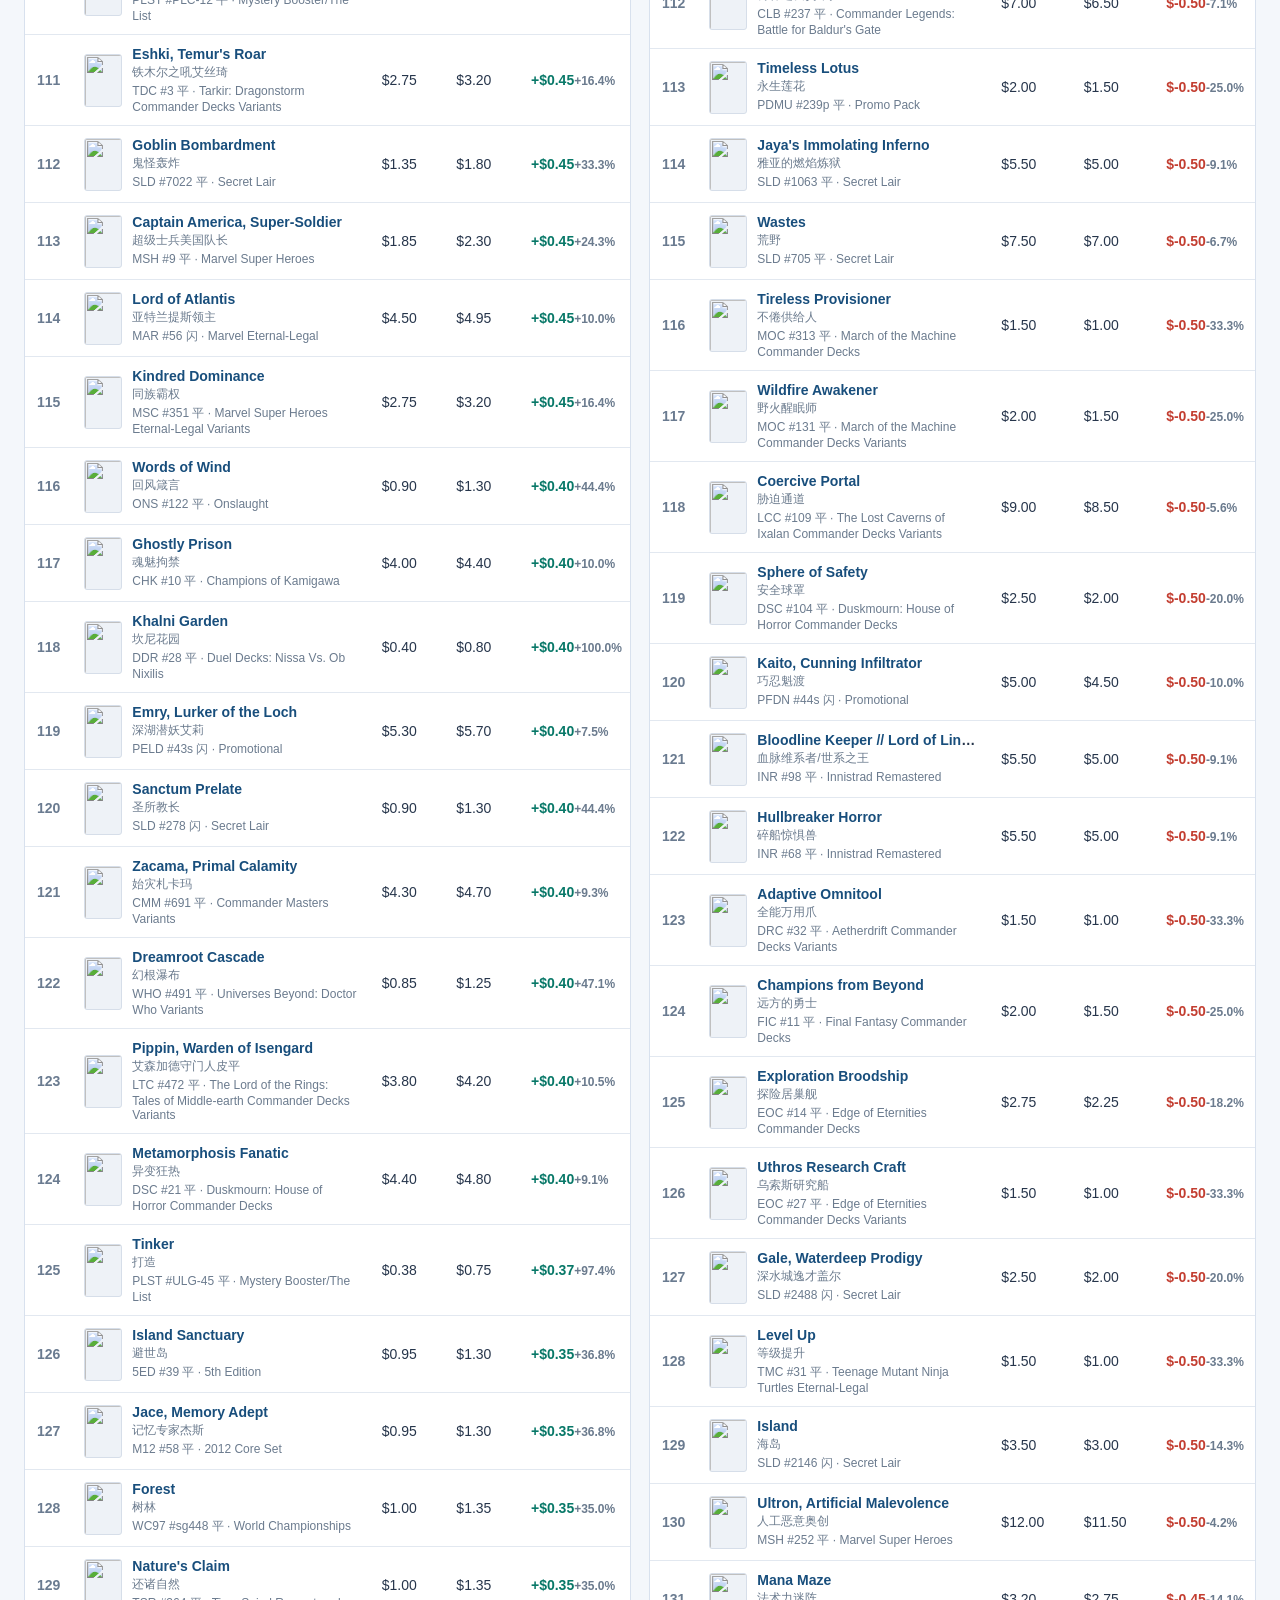
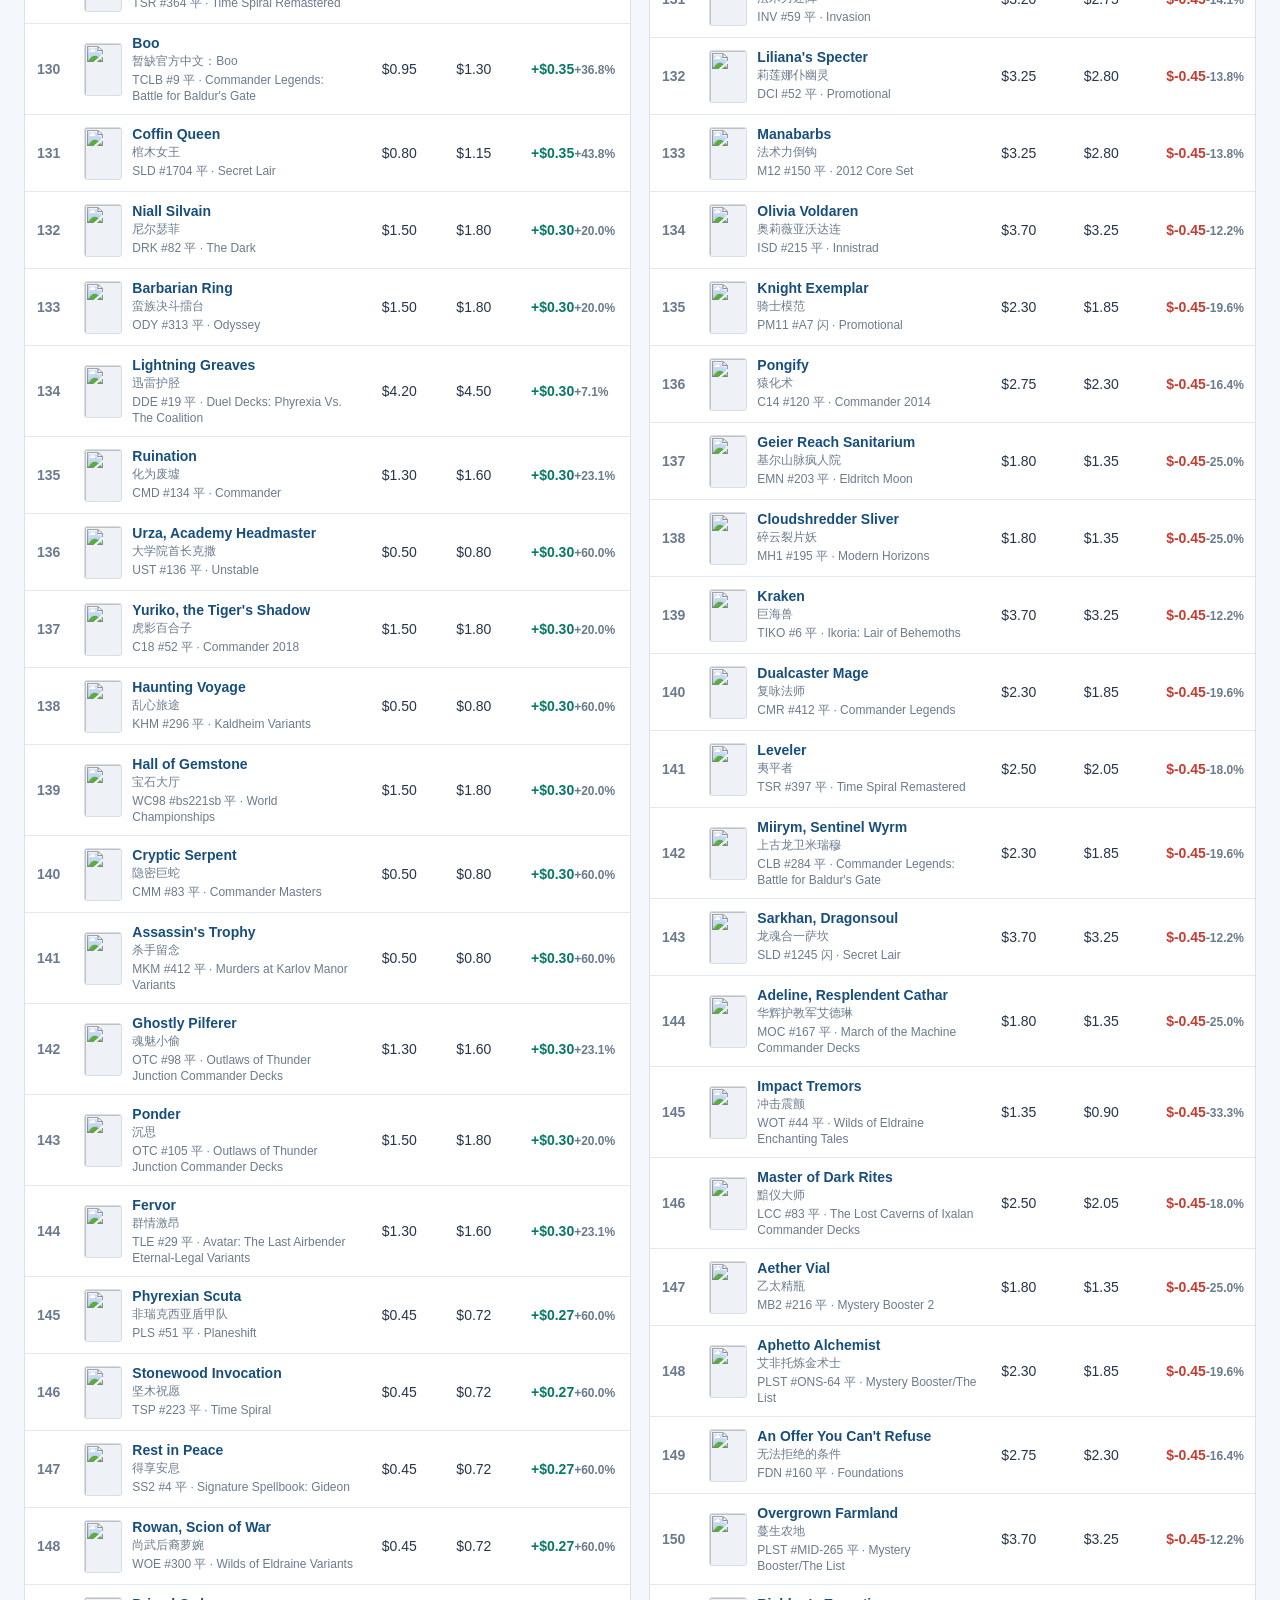
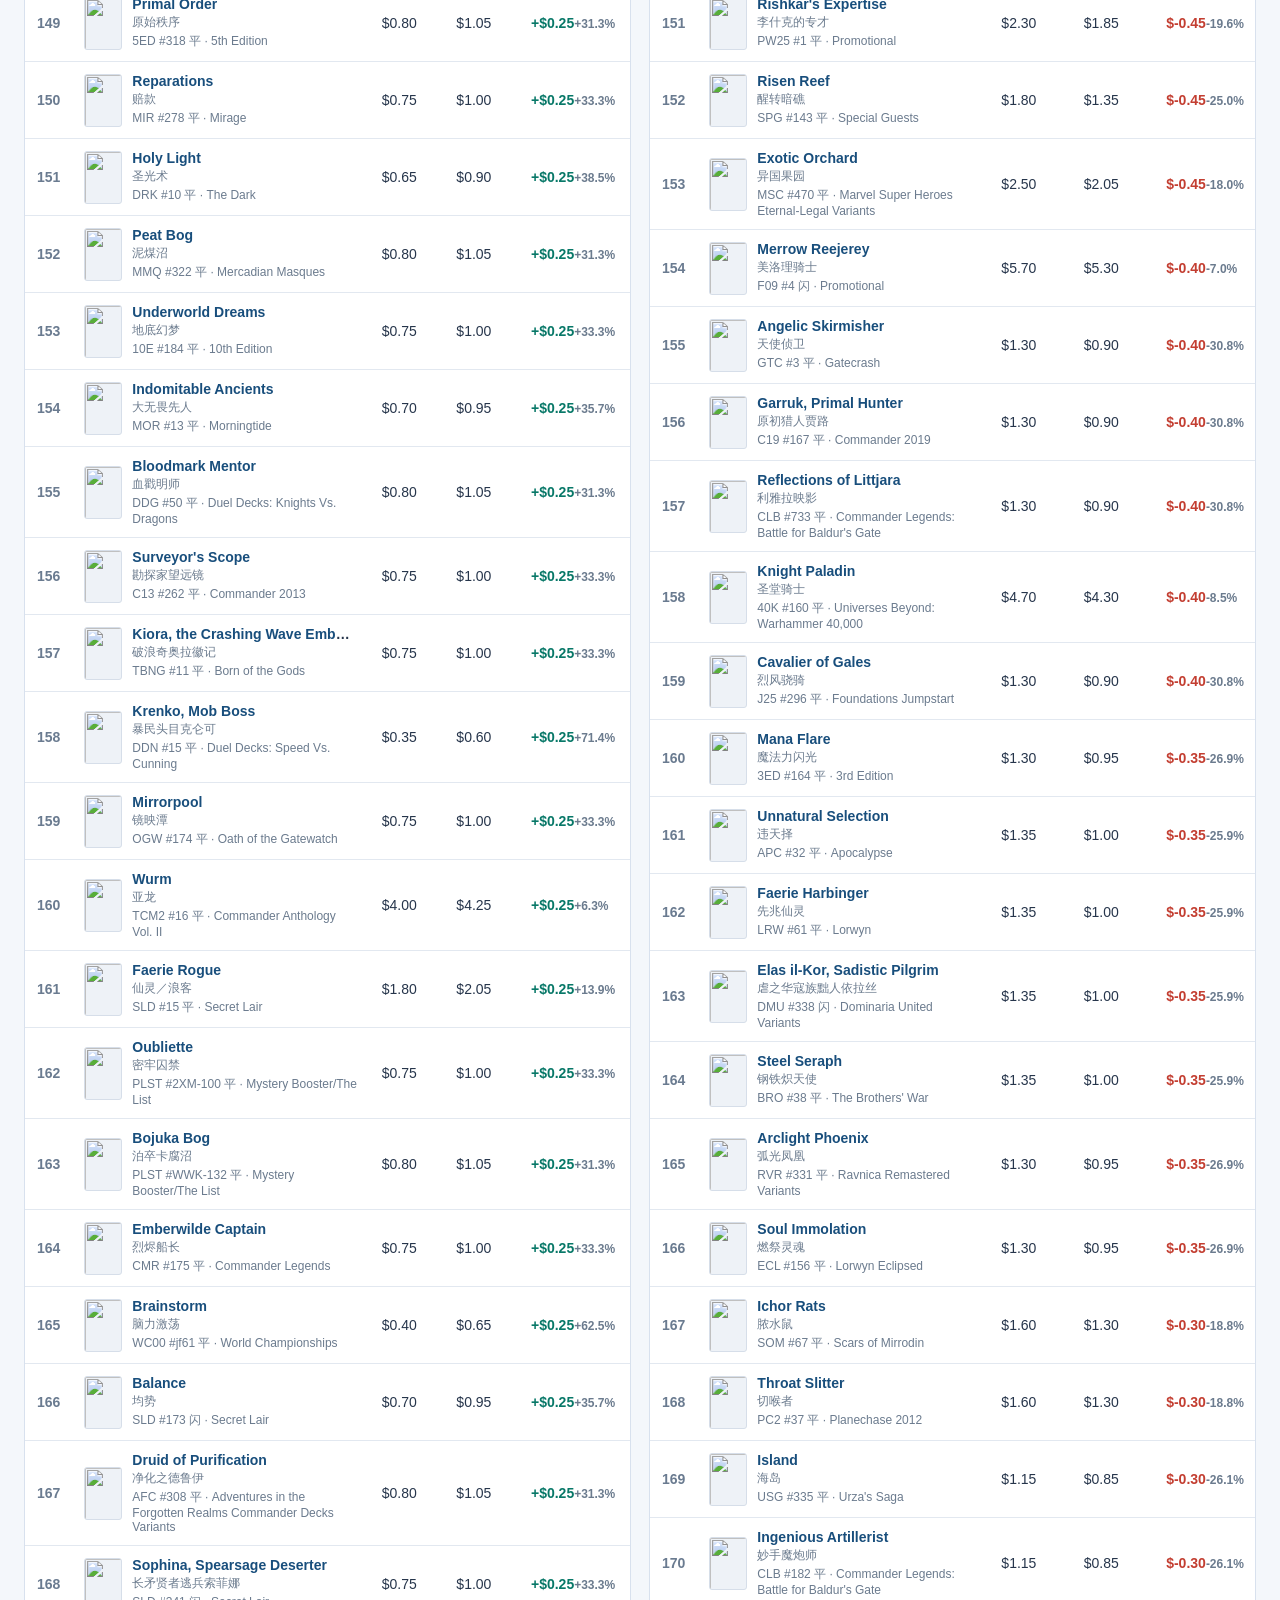
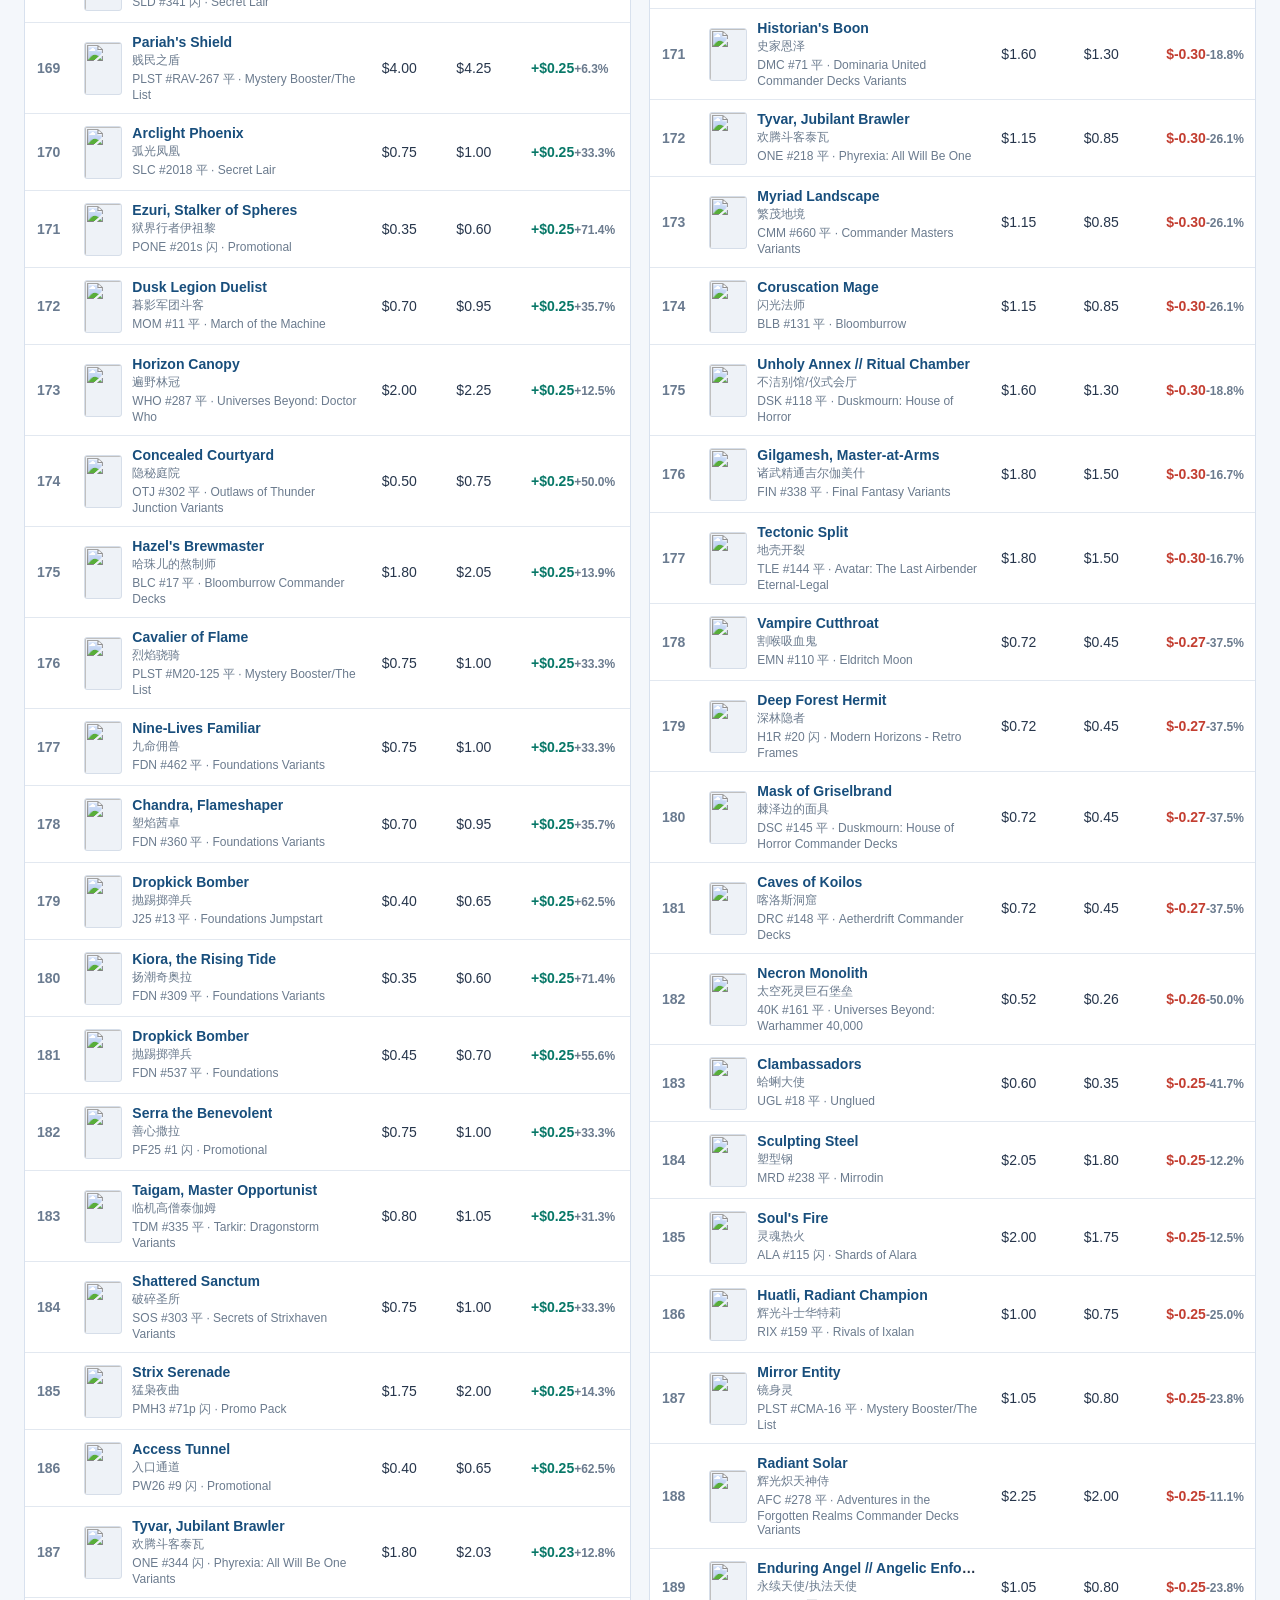
==== commit 236c2469: "Add nonfoil filter to movers" ====
--- a/movers/index.html
+++ b/movers/index.html
@@ -50,6 +50,14 @@
           <option value="">全部系列</option>
         </select>
       </div>
+      <div class="control-group">
+        <span>版本</span>
+        <div class="segments" id="finishButtons">
+          <button class="active" data-finish="all" type="button">全部</button>
+          <button data-finish="nonfoil" type="button">只看平卡</button>
+          <button data-finish="foil" type="button">只看闪卡</button>
+        </div>
+      </div>
       <button class="refresh" id="refreshButton" type="button">刷新显示</button>
     </section>
 
@@ -82,6 +90,6 @@
     </section>
   </main>
   <footer>价格来自 Card Kingdom 公开回收价接口。只记录收购中的单卡；首次采样建立基准后才会显示变动。</footer>
-  <script src="./movers.js?v=1"></script>
+  <script src="./movers.js?v=2"></script>
 </body>
 </html>
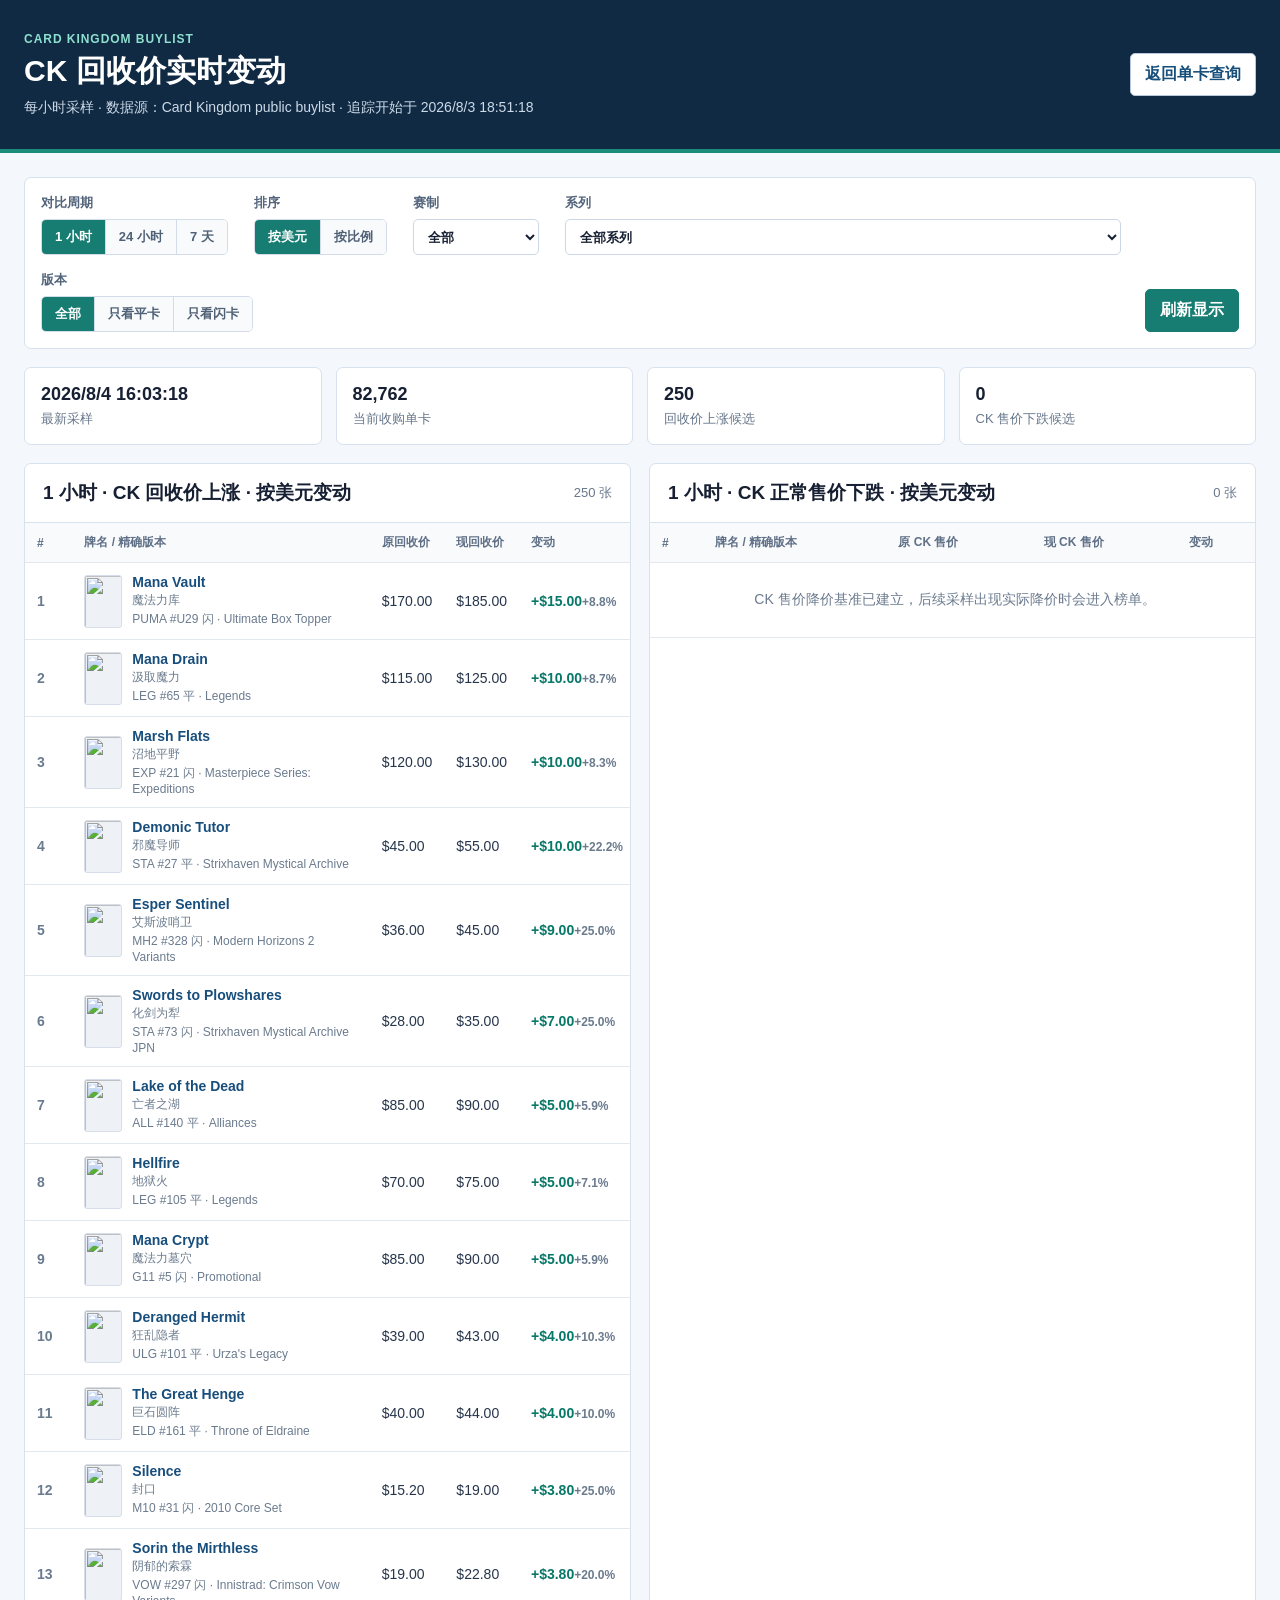
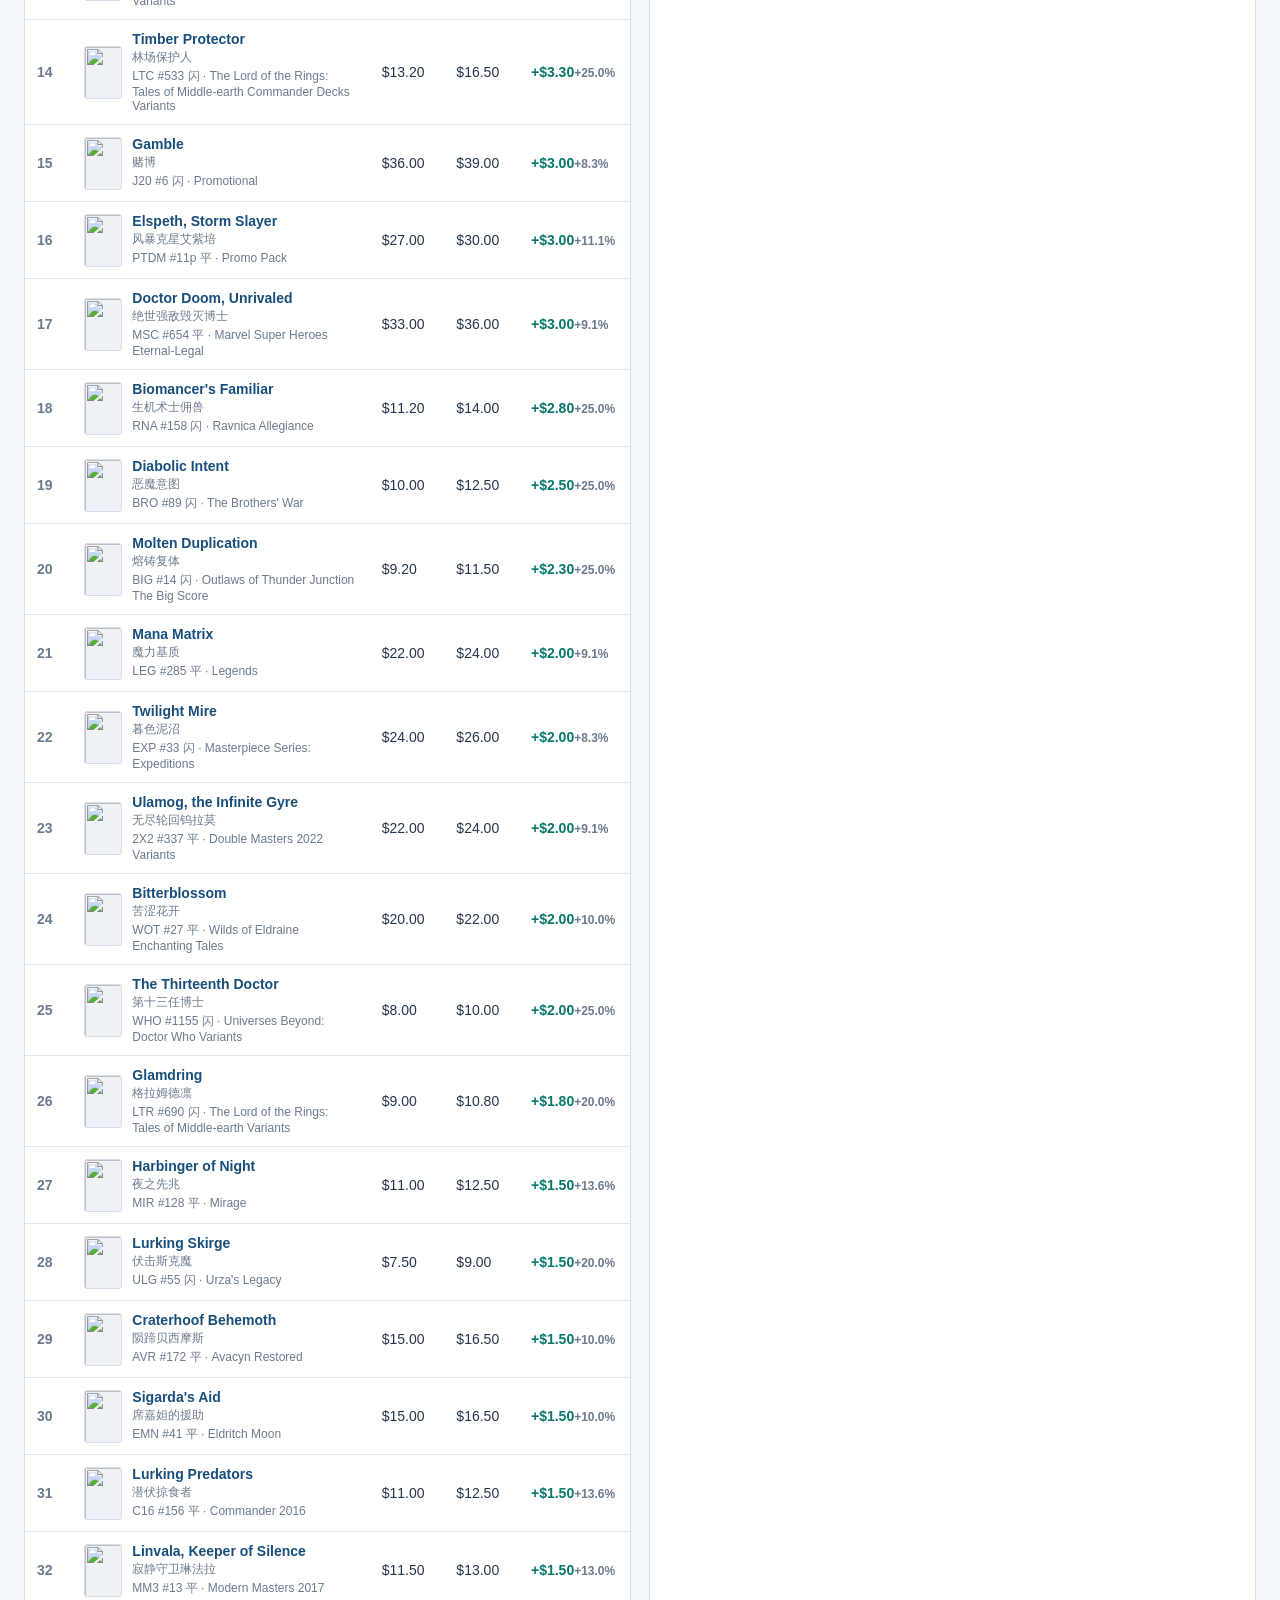
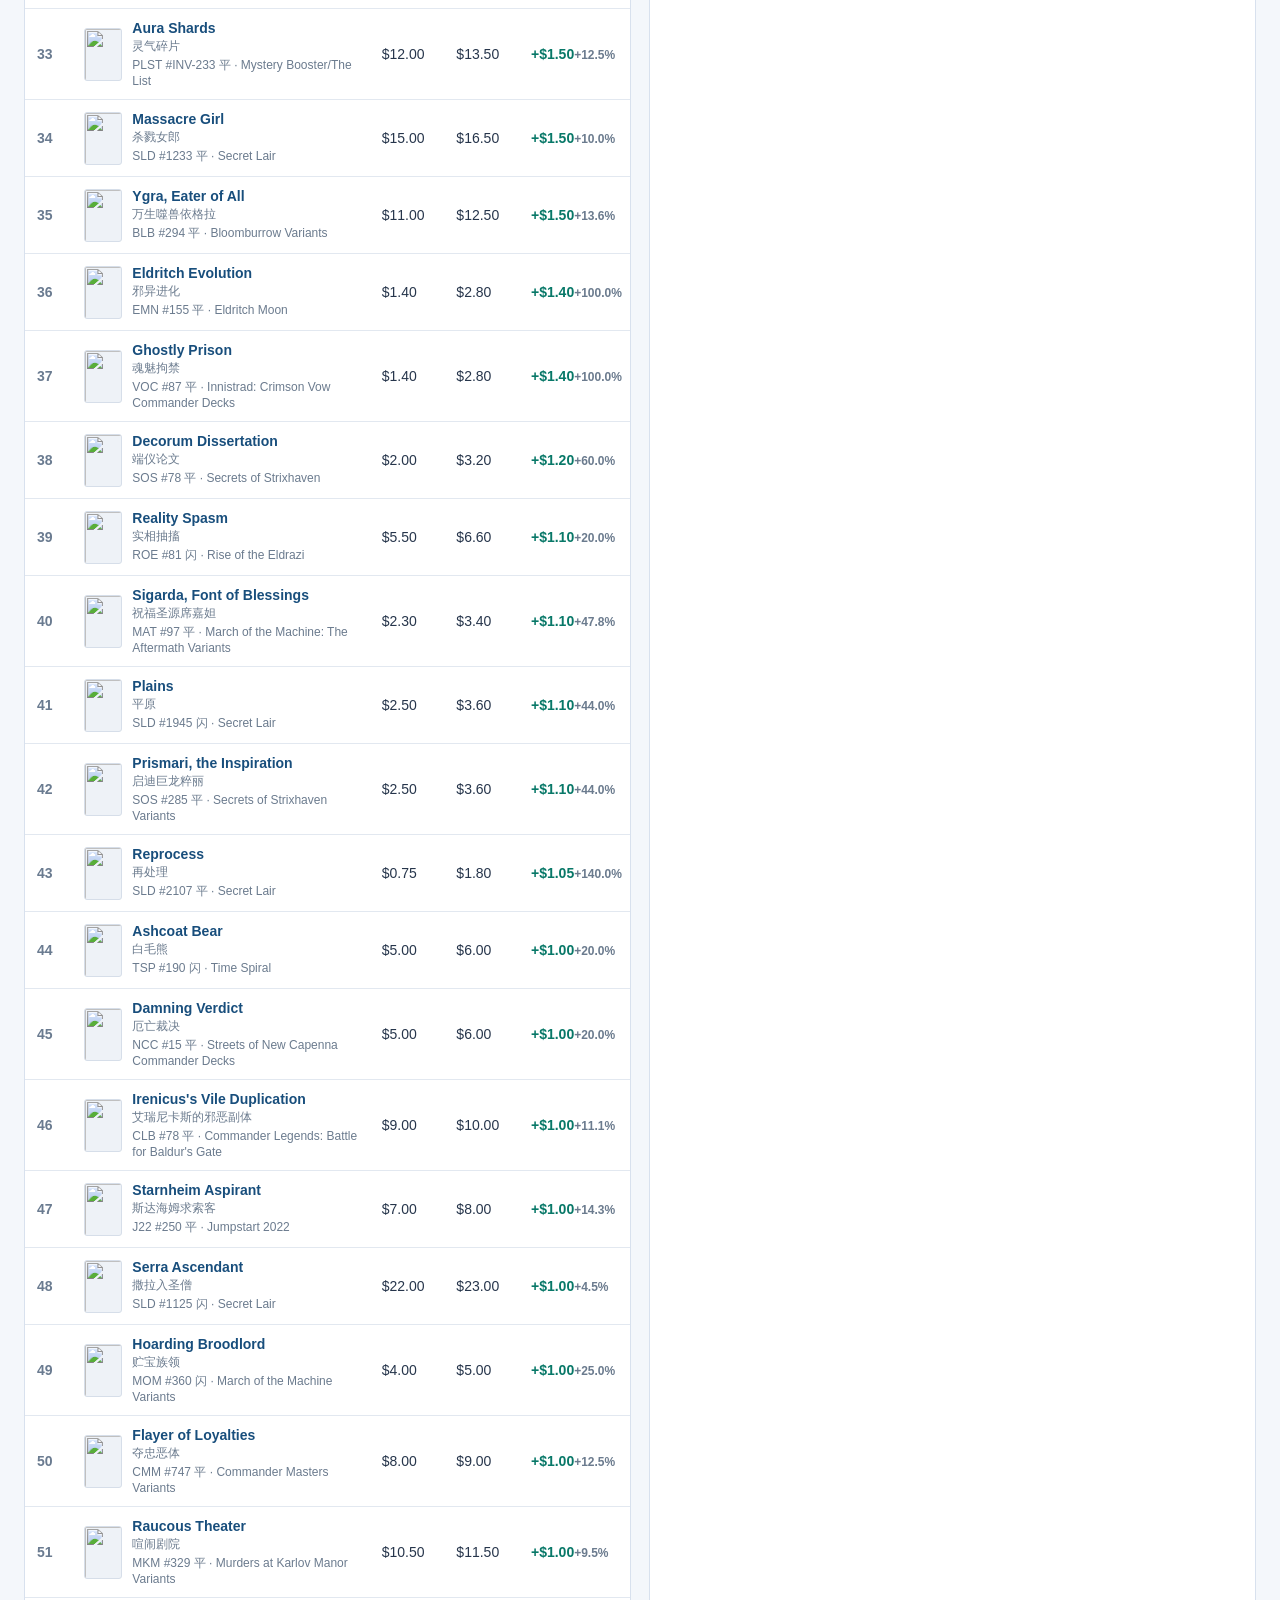
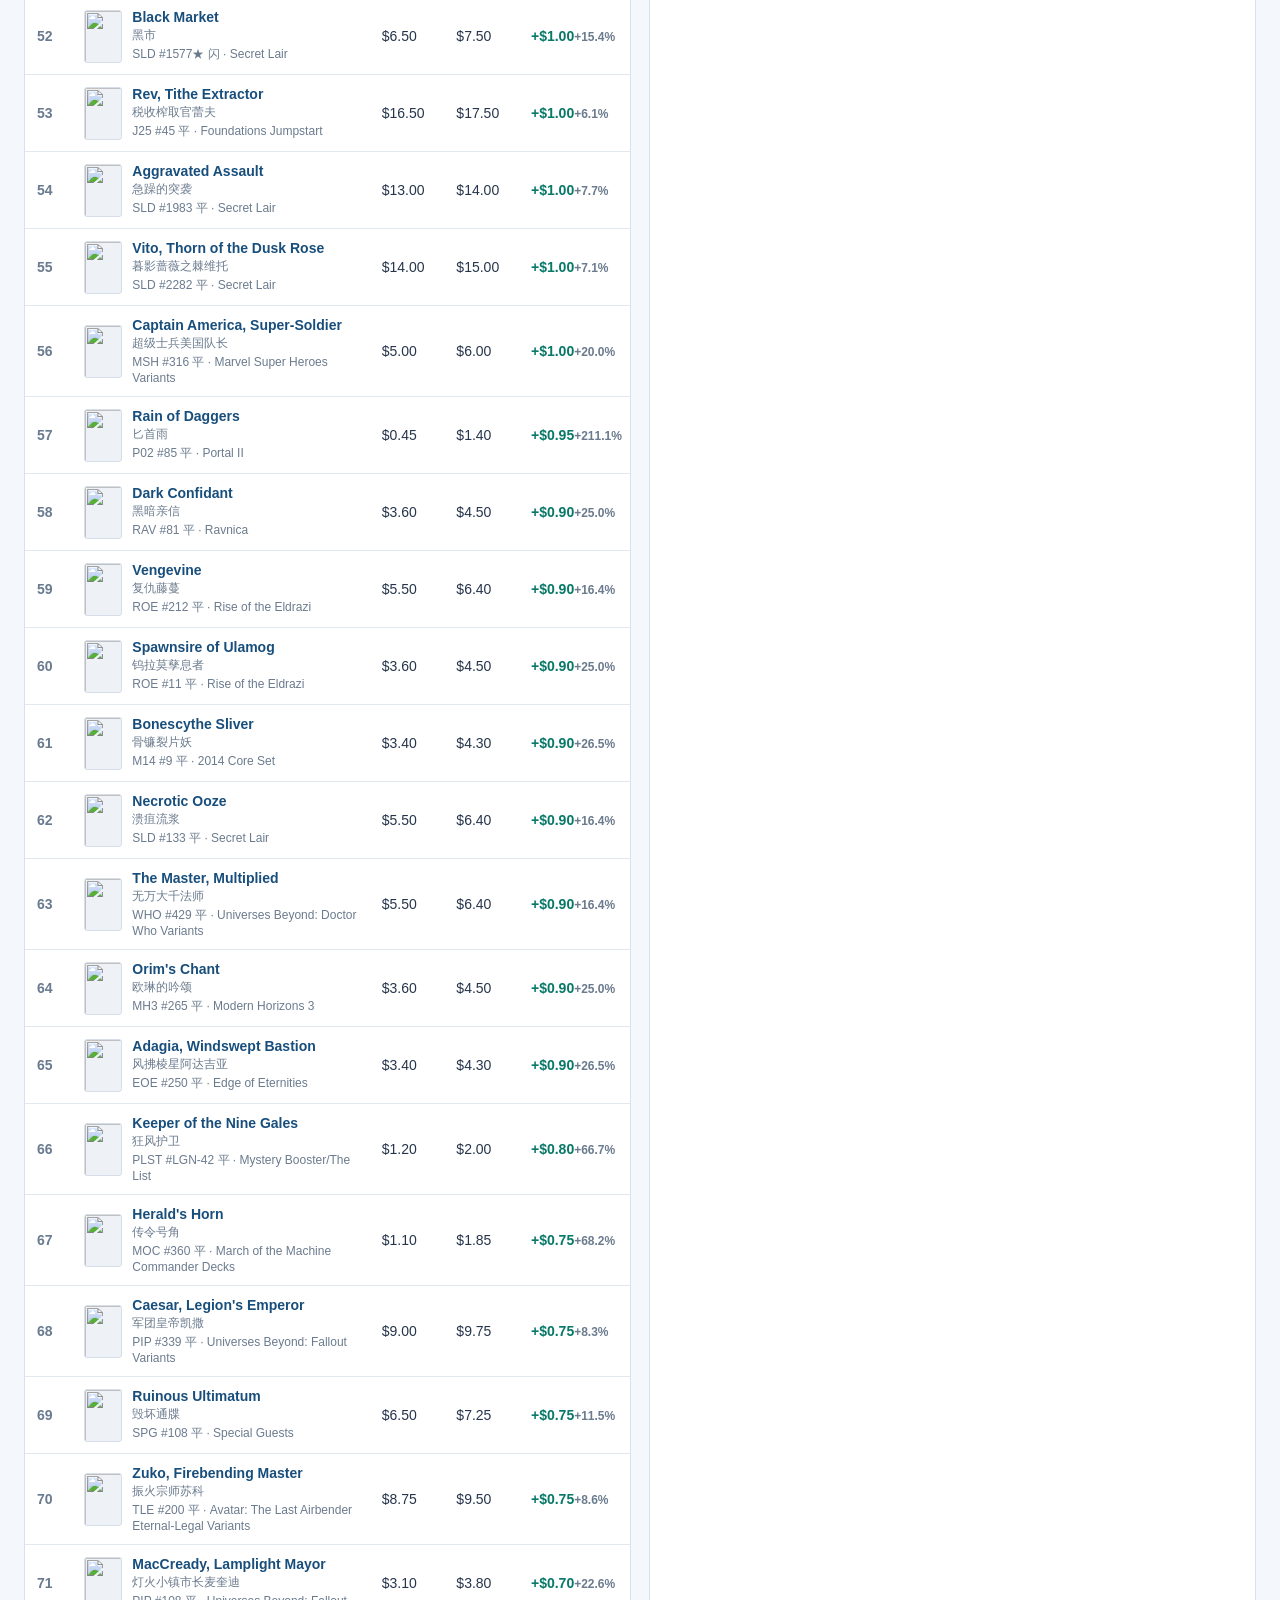
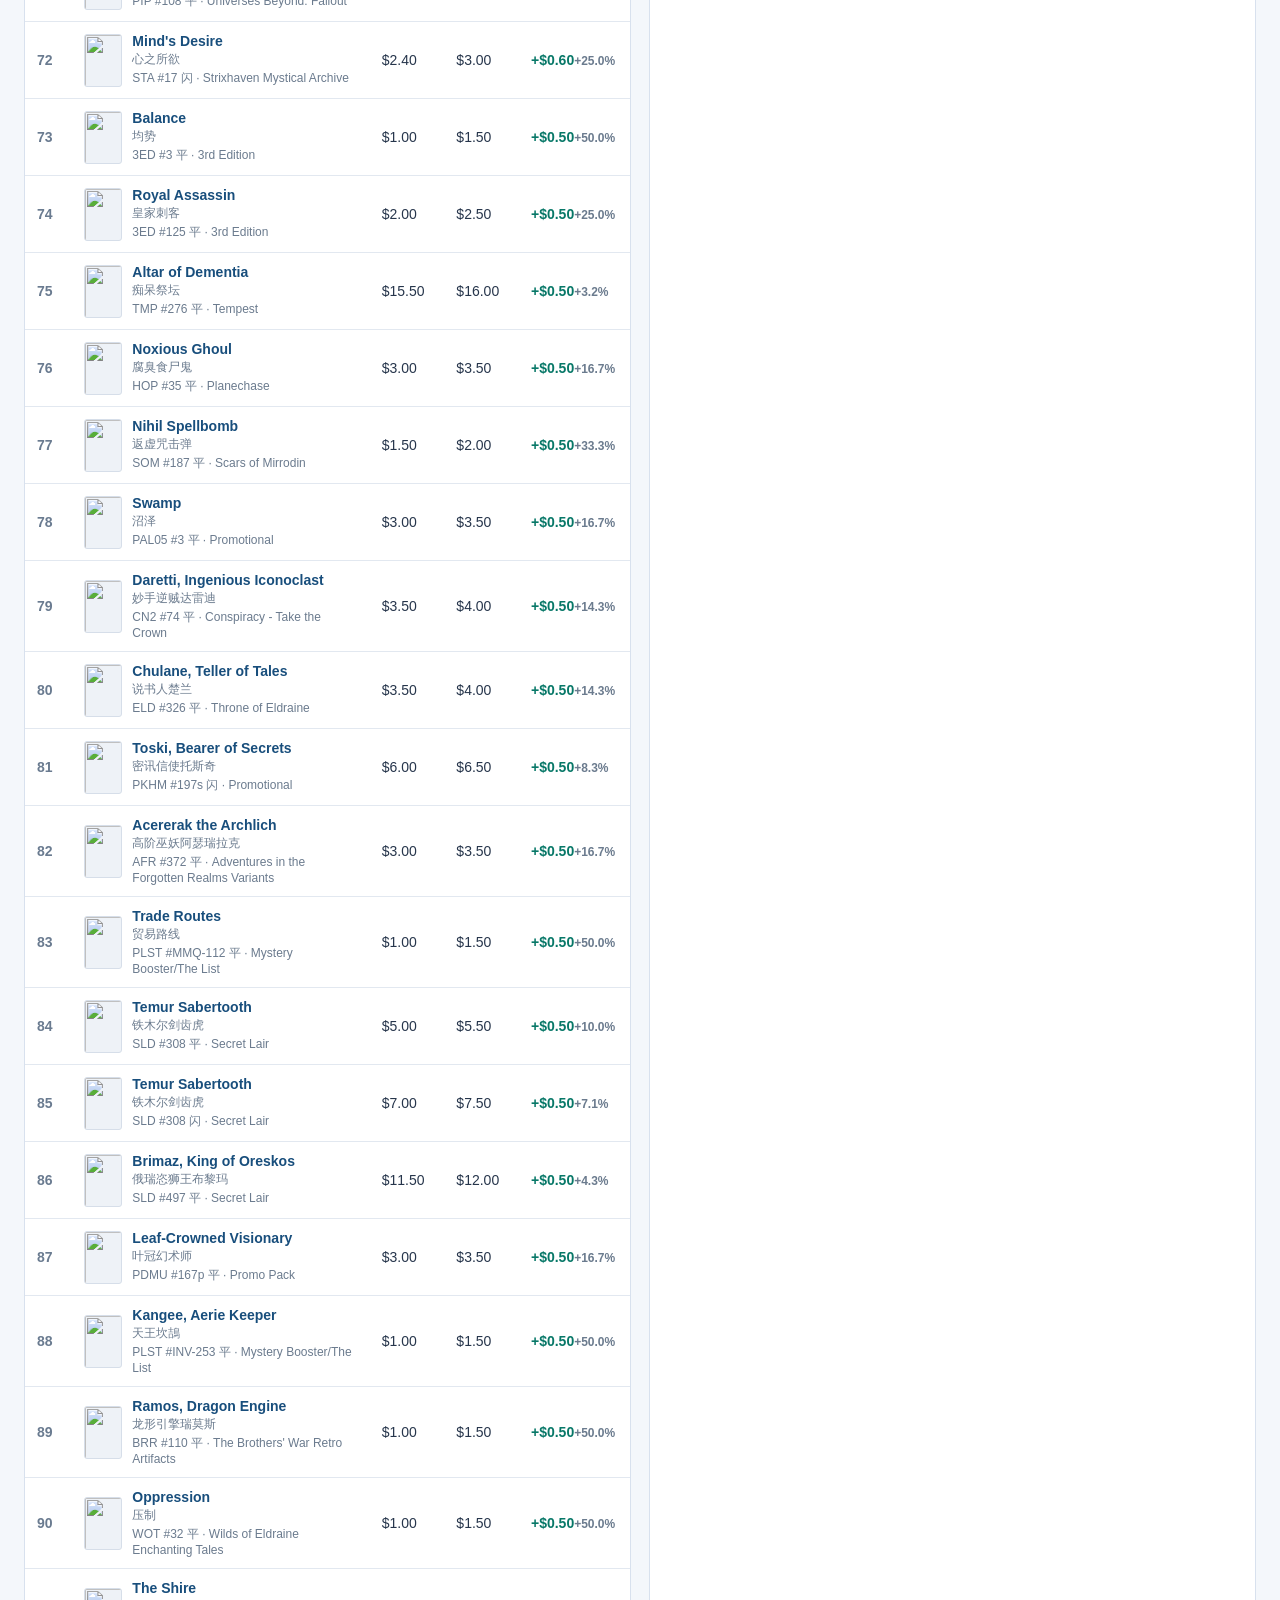
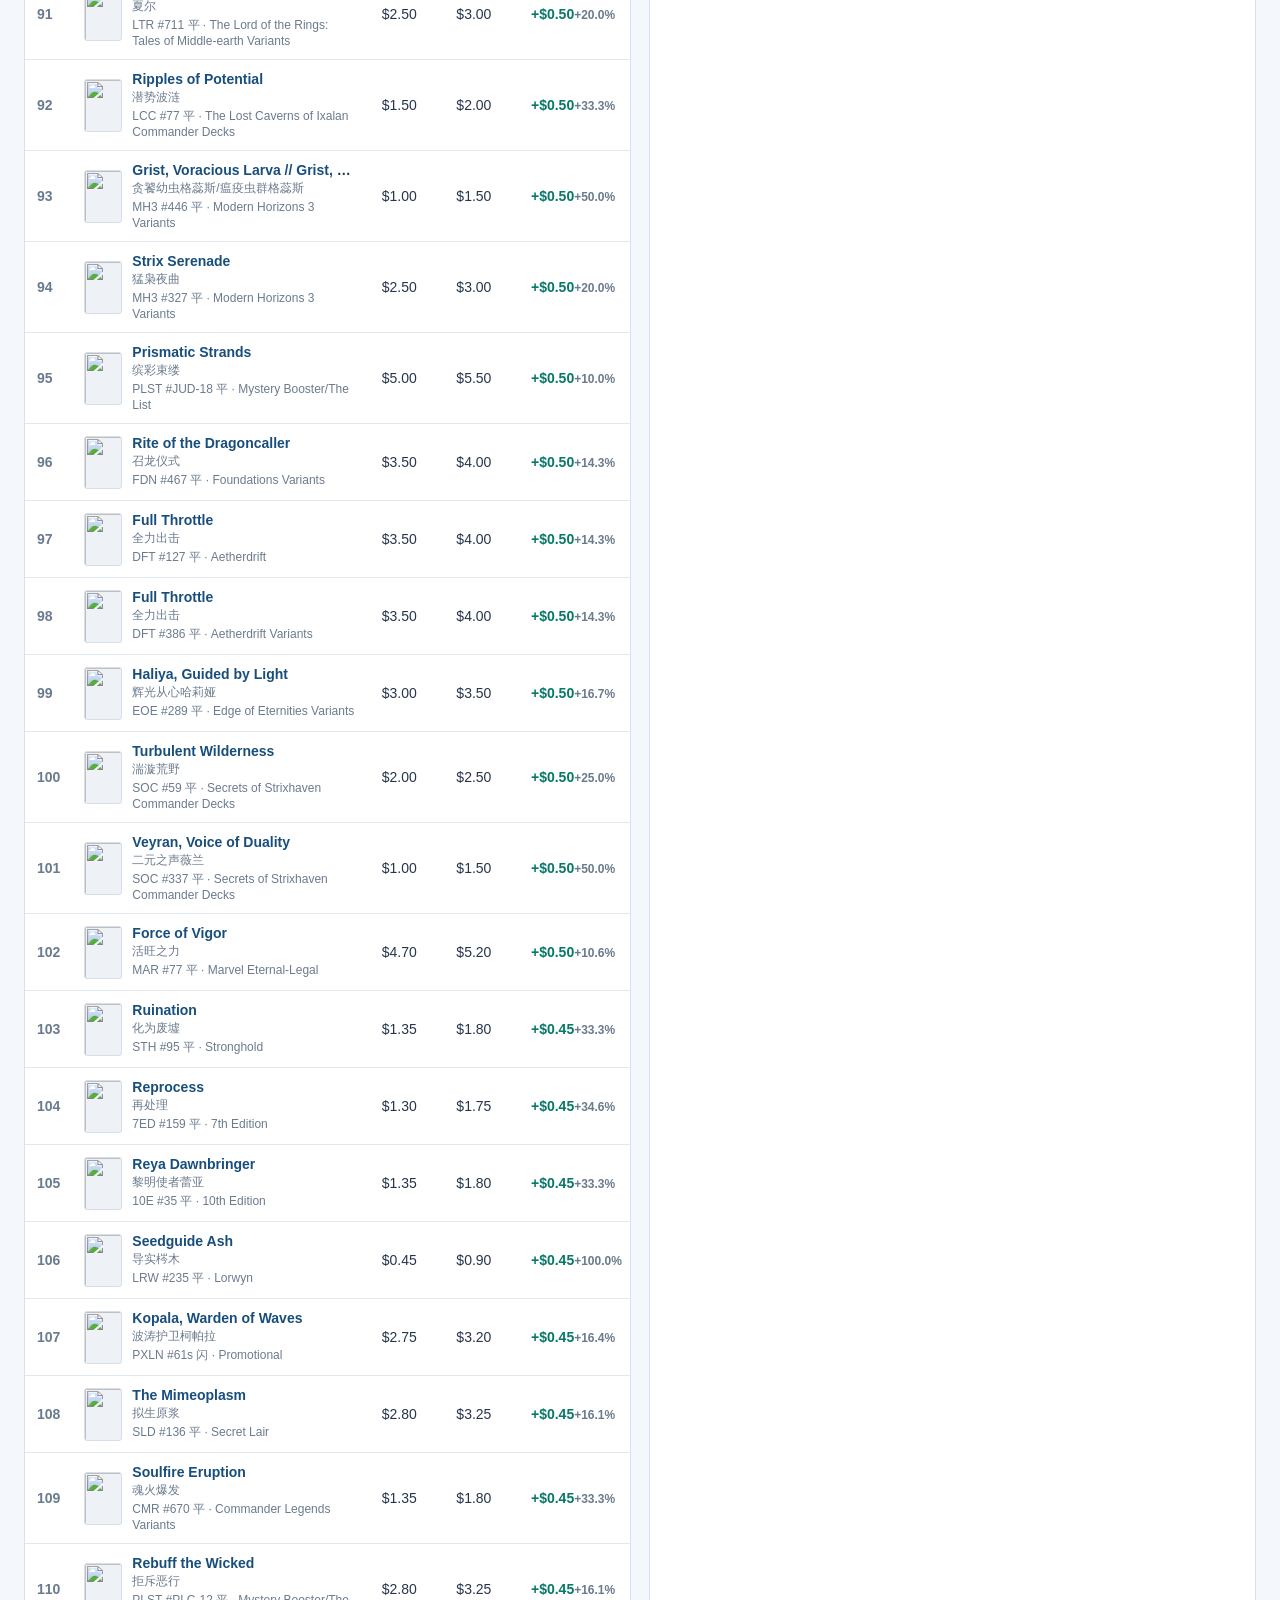
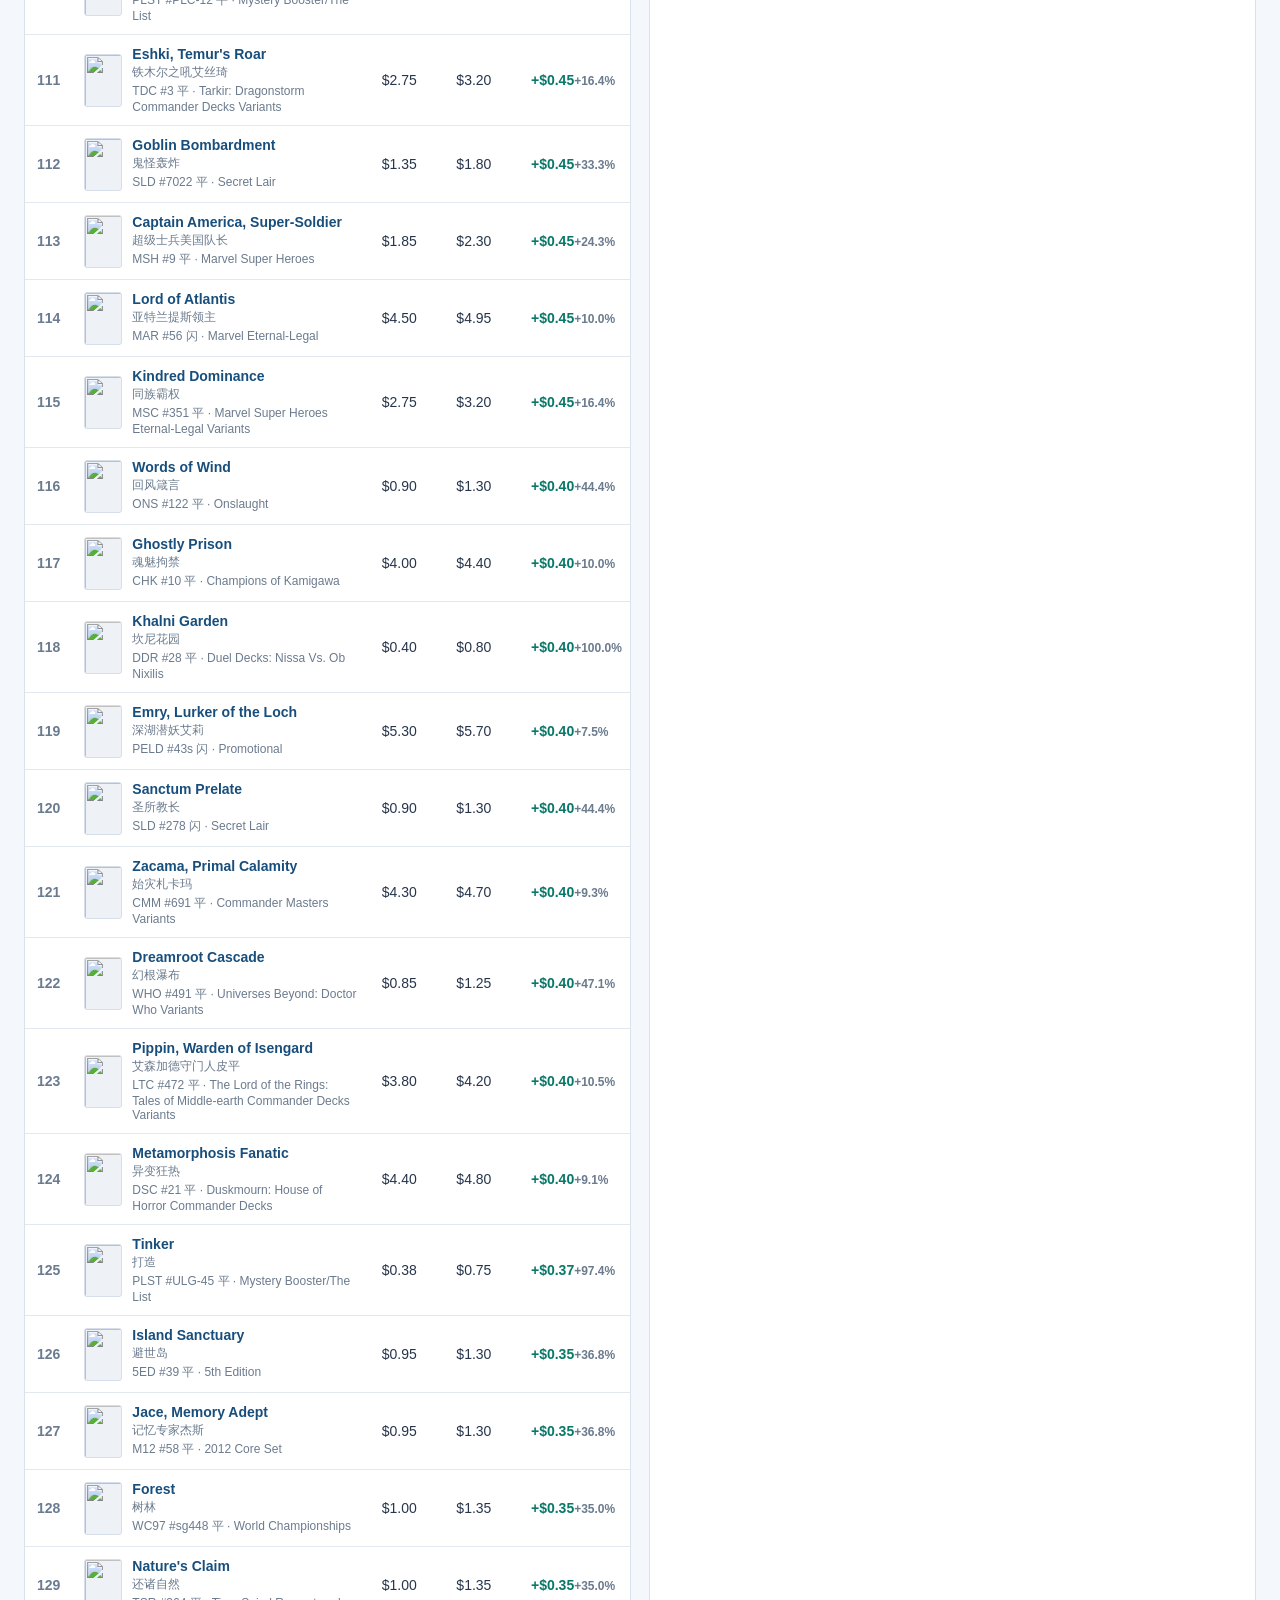
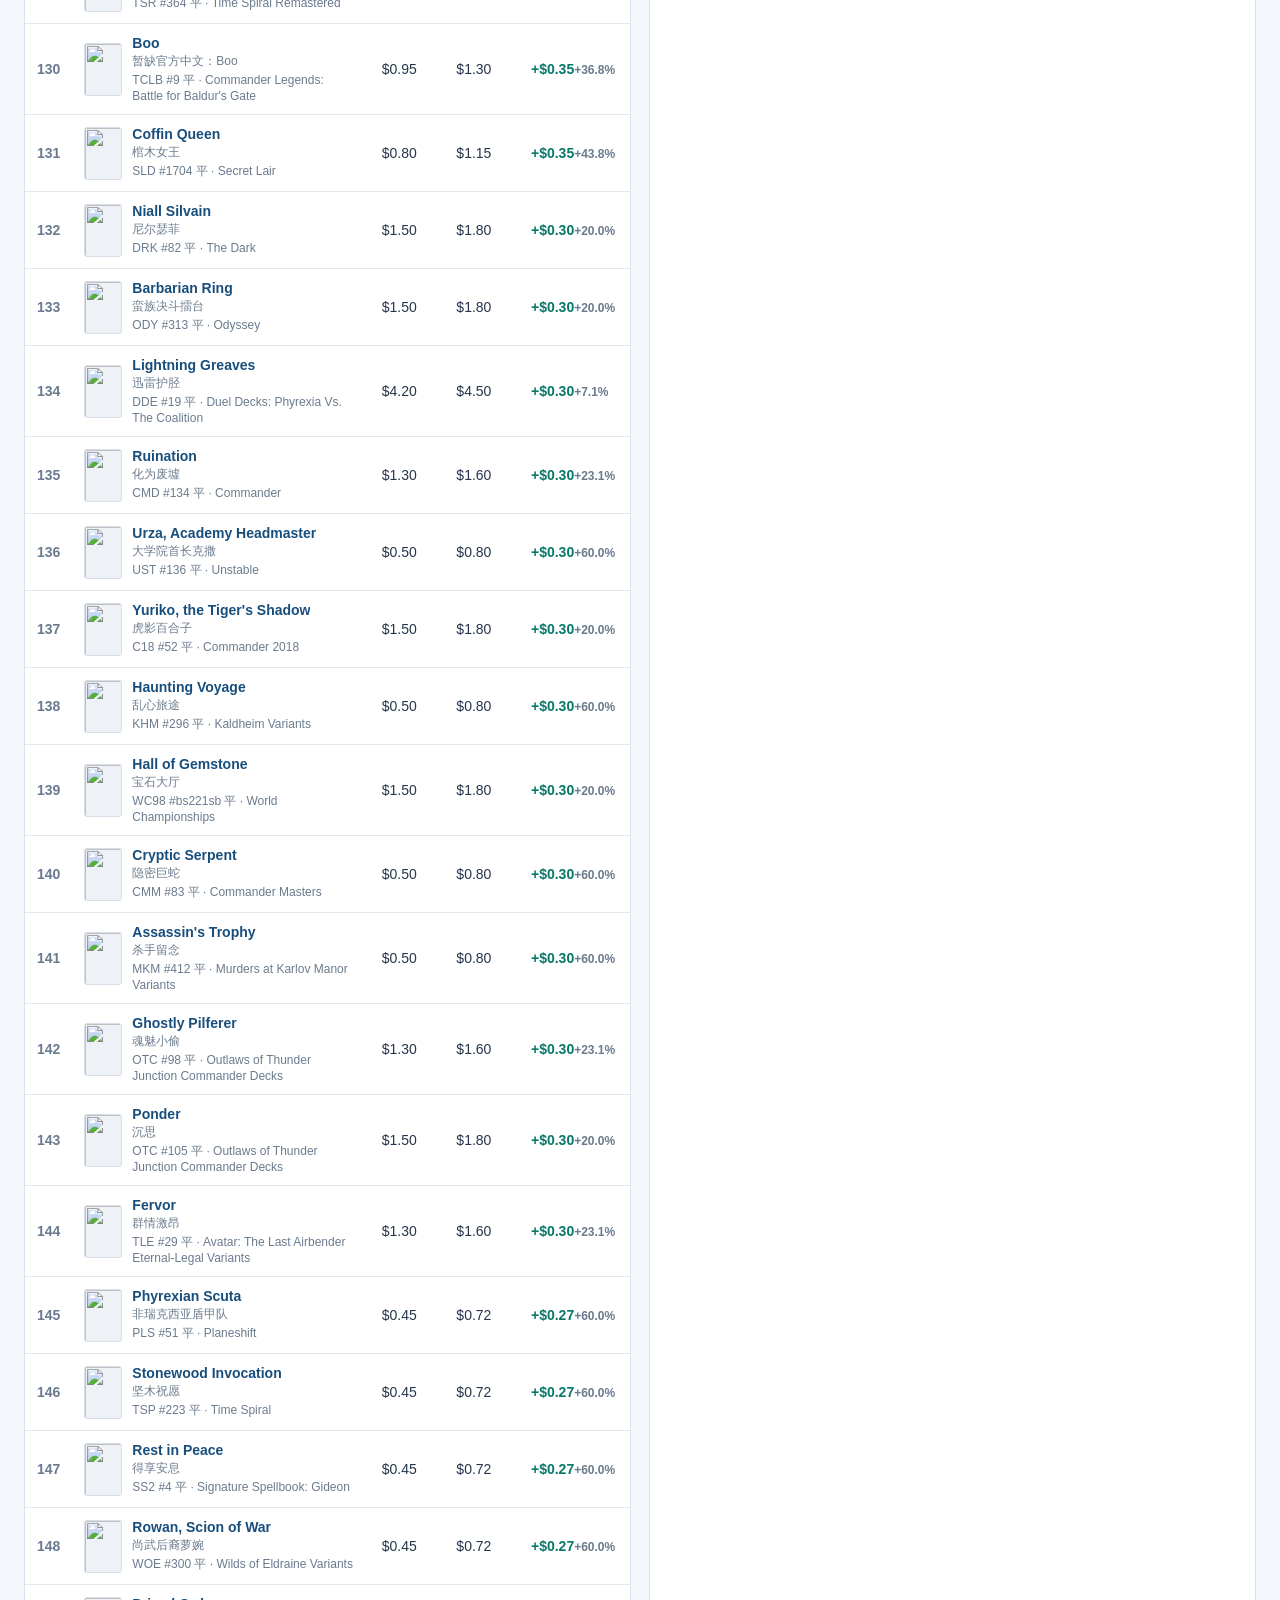
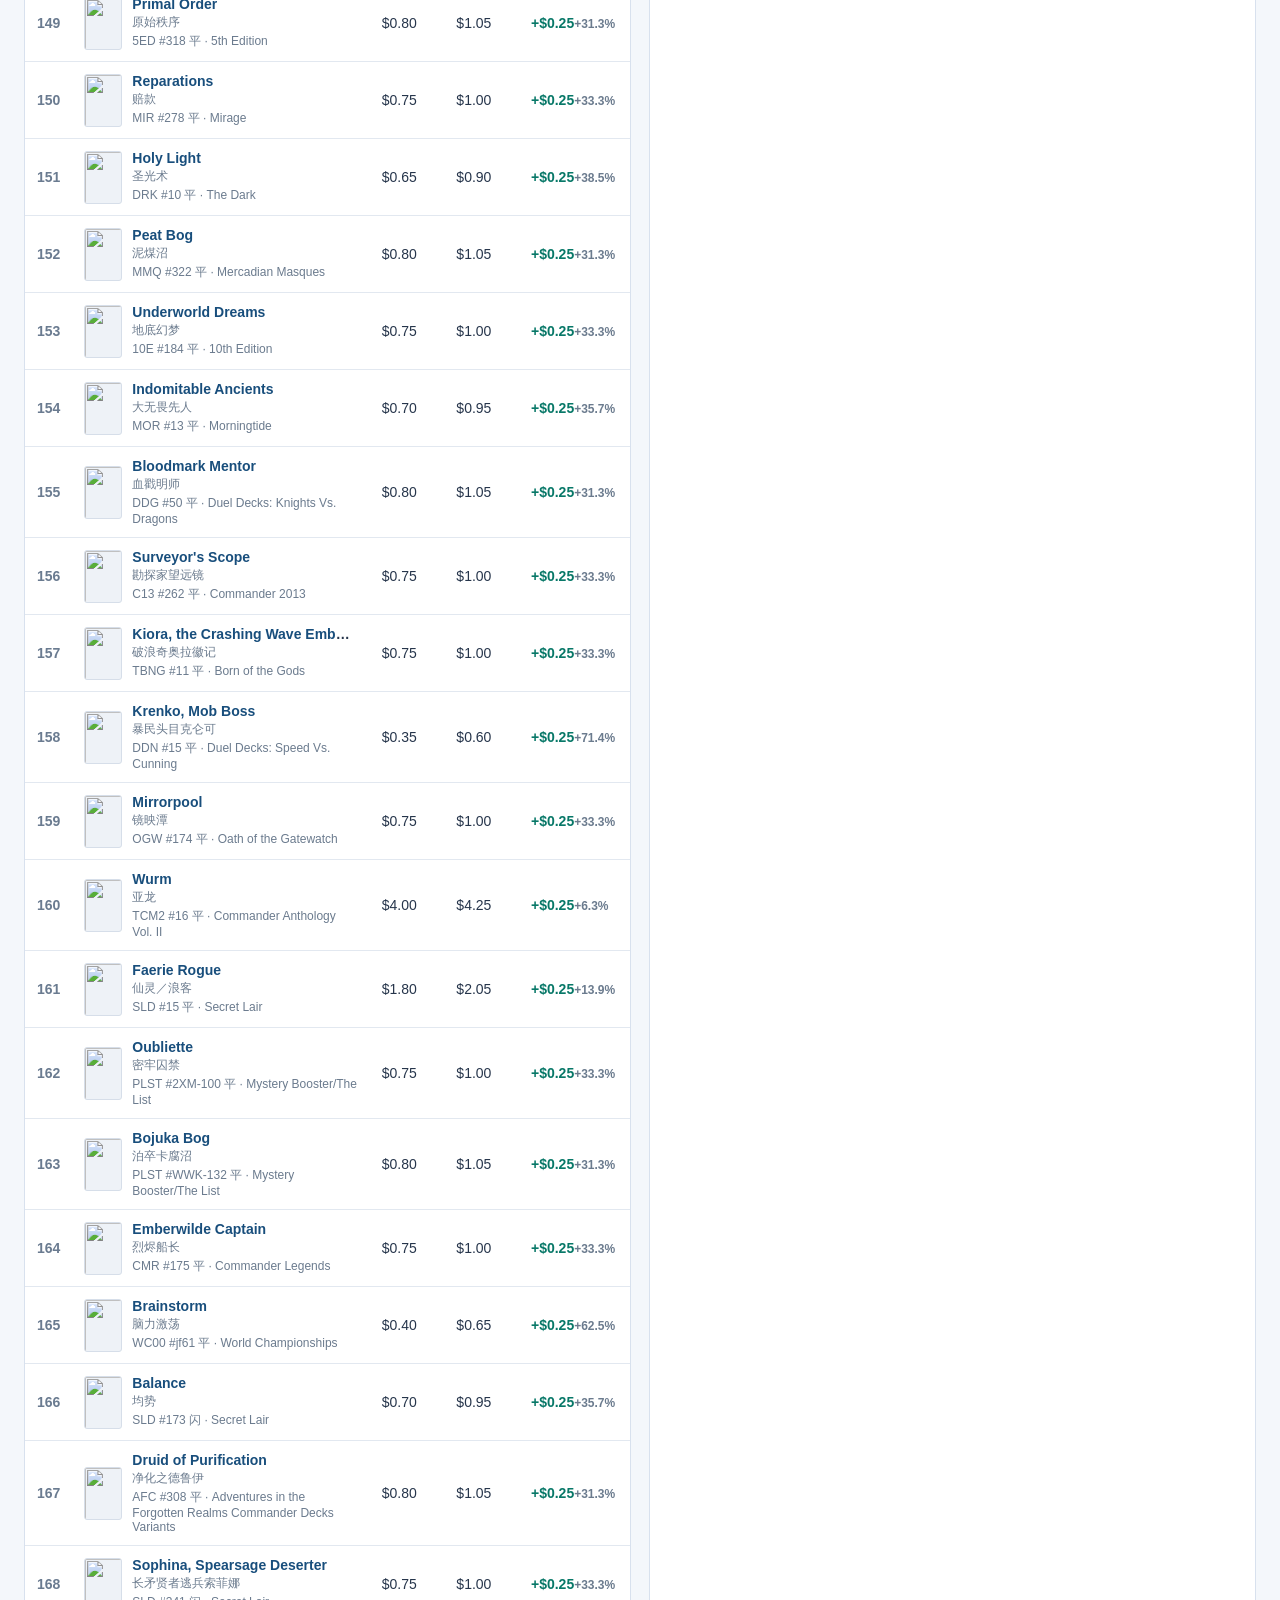
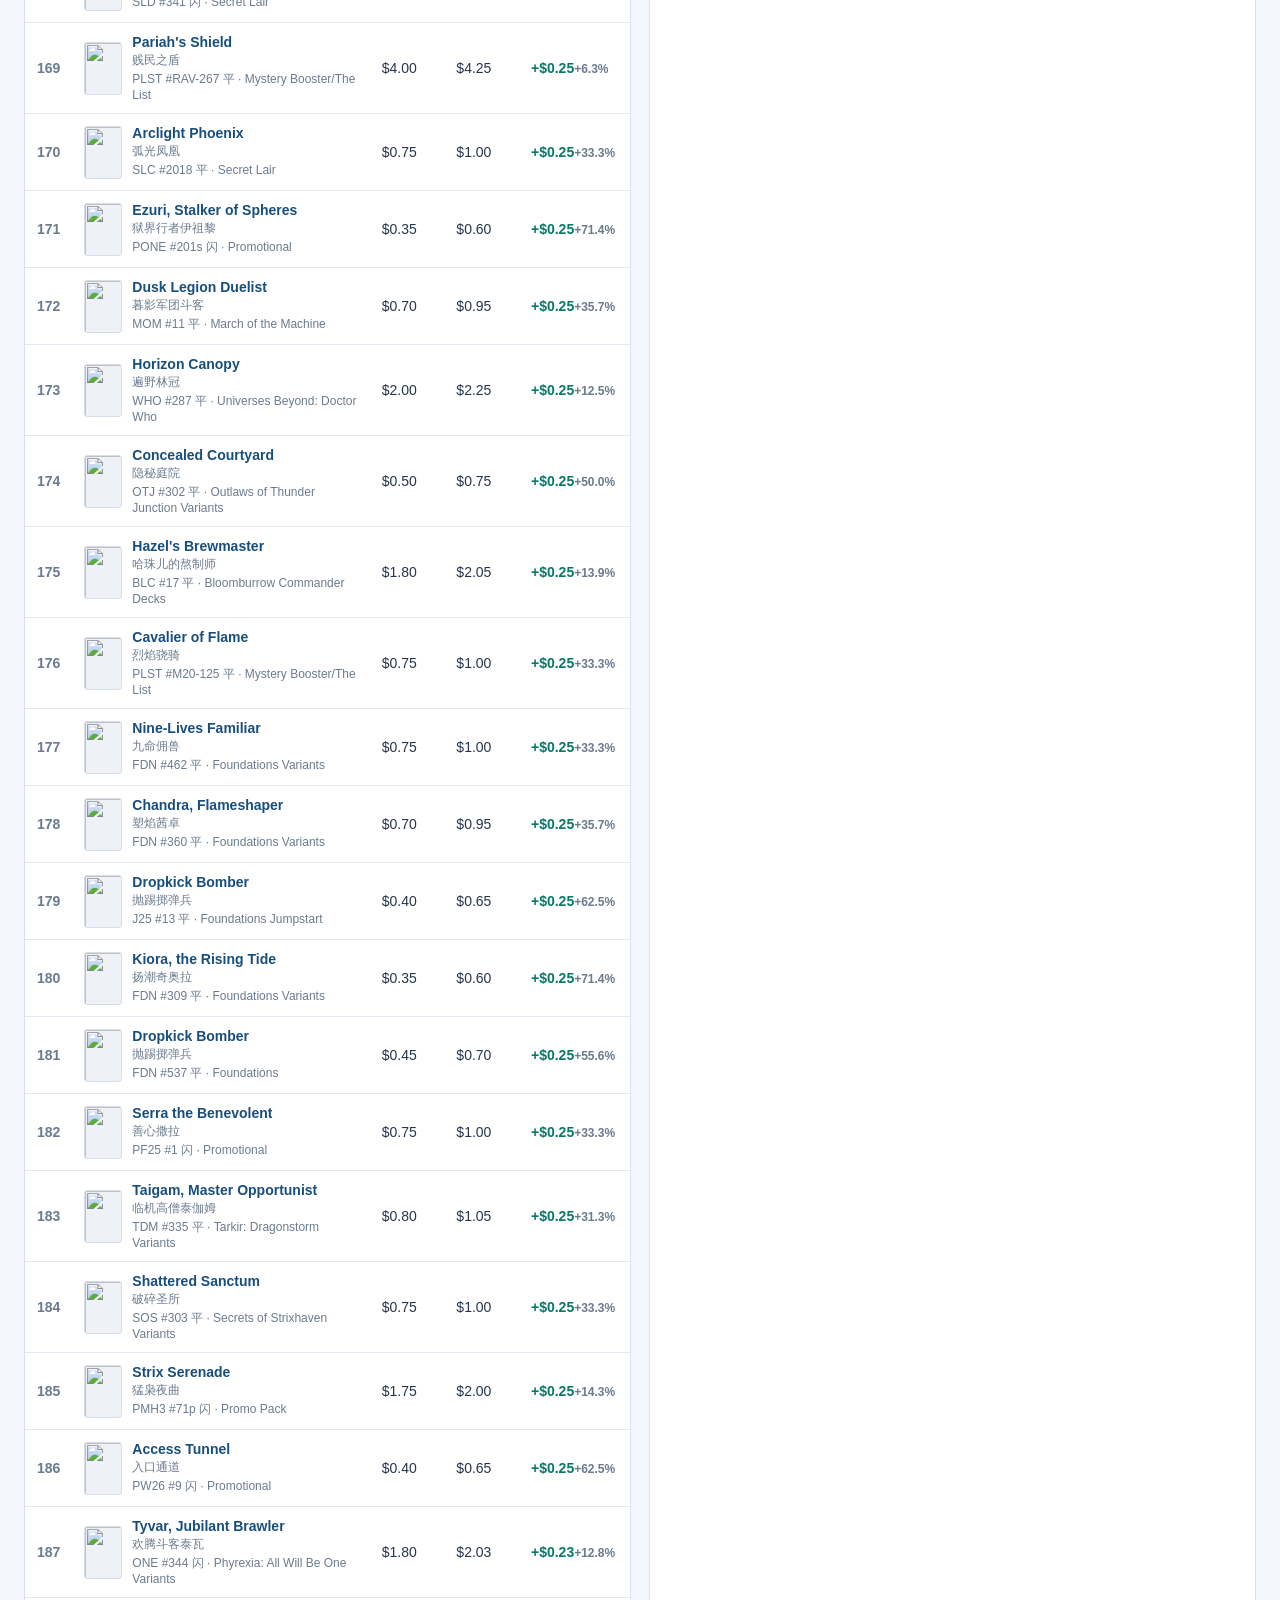
==== commit d3caea38: "Track CK retail price drops in movers" ====
--- a/movers/index.html
+++ b/movers/index.html
@@ -64,19 +64,20 @@
     <section class="stats" aria-label="数据状态">
       <div><strong id="sampleAt">-</strong><span>最新采样</span></div>
       <div><strong id="activeRows">-</strong><span>当前收购单卡</span></div>
-      <div><strong id="availableRows">-</strong><span>可比较变动</span></div>
+      <div><strong id="cashUps">-</strong><span>回收价上涨候选</span></div>
+      <div><strong id="retailDrops">-</strong><span>CK 售价下跌候选</span></div>
     </section>
 
     <p class="notice" id="notice" hidden></p>
 
     <section class="boards">
       <article class="board">
-        <header><h2 id="winnerTitle">上涨榜</h2><span id="winnerCount">0 张</span></header>
+        <header><h2 id="winnerTitle">CK 回收价上涨</h2><span id="winnerCount">0 张</span></header>
         <div class="table-wrap"><table><thead><tr><th>#</th><th>牌名 / 精确版本</th><th>原回收价</th><th>现回收价</th><th>变动</th></tr></thead><tbody id="winners"></tbody></table></div>
       </article>
       <article class="board">
-        <header><h2 id="loserTitle">下跌榜</h2><span id="loserCount">0 张</span></header>
-        <div class="table-wrap"><table><thead><tr><th>#</th><th>牌名 / 精确版本</th><th>原回收价</th><th>现回收价</th><th>变动</th></tr></thead><tbody id="losers"></tbody></table></div>
+        <header><h2 id="loserTitle">CK 正常售价下跌</h2><span id="loserCount">0 张</span></header>
+        <div class="table-wrap"><table><thead><tr><th>#</th><th>牌名 / 精确版本</th><th>原 CK 售价</th><th>现 CK 售价</th><th>变动</th></tr></thead><tbody id="losers"></tbody></table></div>
       </article>
     </section>
 
@@ -89,7 +90,7 @@
       <footer id="sldCount"></footer>
     </section>
   </main>
-  <footer>价格来自 Card Kingdom 公开回收价接口。只记录收购中的单卡；首次采样建立基准后才会显示变动。</footer>
-  <script src="./movers.js?v=2"></script>
+  <footer>左侧只显示 CK 回收价上涨，右侧只显示 CK 正常售价下跌。价格来自 Card Kingdom 公开接口，首次采样建立基准后才会显示变动。</footer>
+  <script src="./movers.js?v=3"></script>
 </body>
 </html>
--- a/movers/styles.css
+++ b/movers/styles.css
@@ -14,7 +14,7 @@
 .segments button:last-child { border-right: 0; }.segments button.active { background: #177d72; color: #fff; }
 select { min-height: 36px; min-width: 126px; border: 1px solid #cbd7e6; border-radius: 5px; padding: 0 10px; background: #fff; color: #172033; font: inherit; }
 .refresh { margin-left: auto; align-self: end; background: #177d72; border-color: #177d72; color: #fff; }
-.stats { display: grid; grid-template-columns: repeat(3, minmax(0, 1fr)); gap: 14px; margin: 18px 0; }.stats div { padding: 16px; background: #fff; border: 1px solid #d8e1ee; border-radius: 7px; }.stats strong, .stats span { display: block; }.stats strong { font-size: 18px; }.stats span { margin-top: 5px; color: #66768a; font-size: 13px; }
+.stats { display: grid; grid-template-columns: repeat(4, minmax(0, 1fr)); gap: 14px; margin: 18px 0; }.stats div { padding: 16px; background: #fff; border: 1px solid #d8e1ee; border-radius: 7px; }.stats strong, .stats span { display: block; }.stats strong { font-size: 18px; }.stats span { margin-top: 5px; color: #66768a; font-size: 13px; }
 .notice { margin: 0 0 18px; padding: 13px 15px; border-left: 4px solid #d6a139; background: #fff8e7; color: #735a23; }
 .catalog { margin-top: 18px; overflow: hidden; background: #fff; border: 1px solid #d8e1ee; border-radius: 7px; }.catalog > header { display: flex; align-items: end; justify-content: space-between; gap: 16px; padding: 16px 18px; border-bottom: 1px solid #d8e1ee; }.catalog h2 { margin: 0; font-size: 19px; }.catalog p { margin: 5px 0 0; color: #68778a; font-size: 13px; }.catalog input { min-height: 36px; min-width: 280px; border: 1px solid #cbd7e6; border-radius: 5px; padding: 0 10px; font: inherit; }.catalog footer { padding: 12px 18px; color: #68778a; font-size: 13px; }.muted { color: #738196; font-size: 12px; }
 .boards { display: grid; grid-template-columns: repeat(2, minmax(0, 1fr)); gap: 18px; }.board { overflow: hidden; background: #fff; border: 1px solid #d8e1ee; border-radius: 7px; }.board header { display: flex; justify-content: space-between; align-items: center; padding: 16px 18px; border-bottom: 1px solid #d8e1ee; }.board h2 { margin: 0; font-size: 19px; }.board header span { color: #68778a; font-size: 13px; }
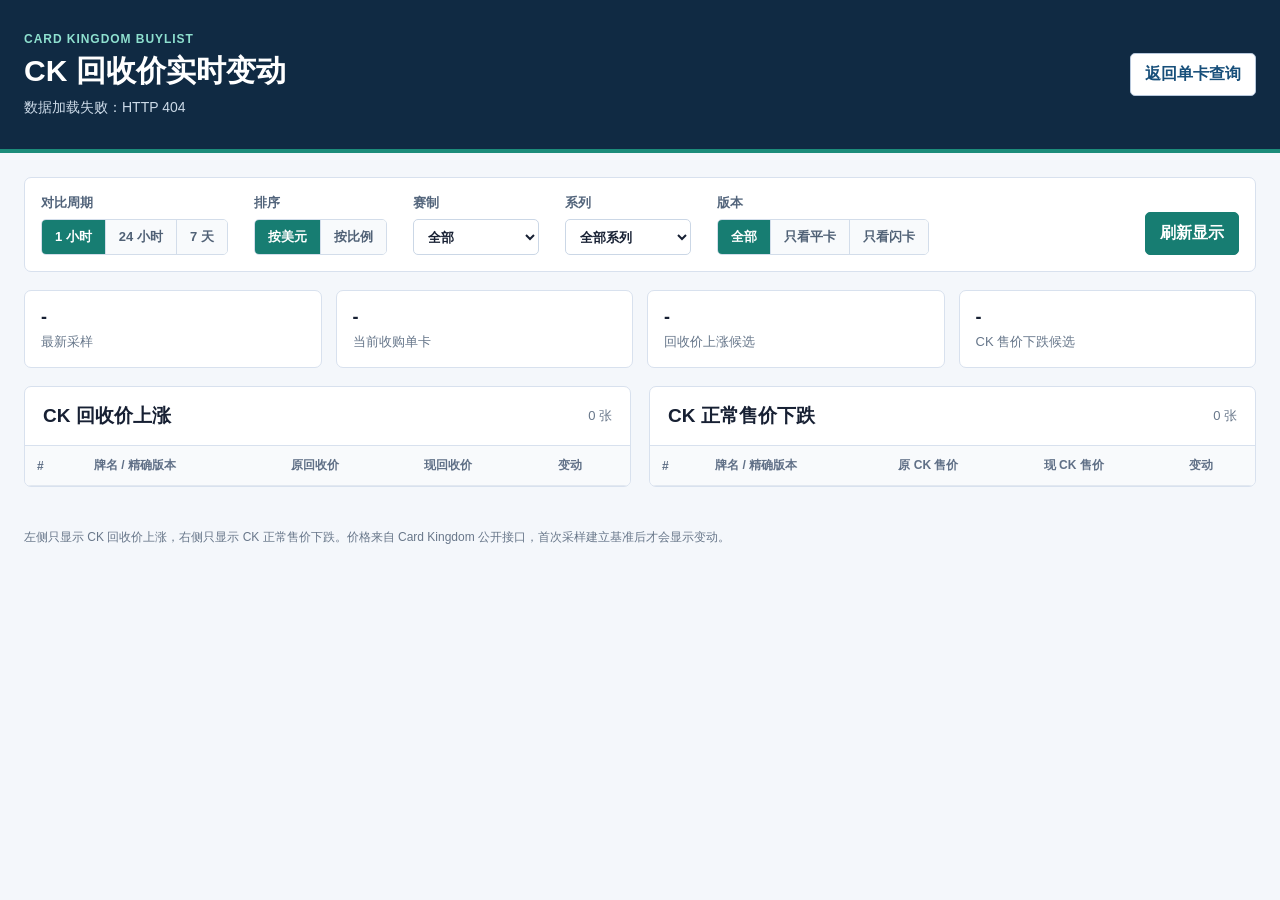
==== commit 450cc993: "Link live movers back to CK viewer" ====
--- a/movers/index.html
+++ b/movers/index.html
@@ -13,7 +13,7 @@
       <h1>CK 回收价实时变动</h1>
       <p id="statusLine">正在读取最新采样...</p>
     </div>
-    <a class="back-link" href="../">返回单卡查询</a>
+    <a class="back-link" href="https://tdbxg.github.io/ck-mtg-buylist-viewer/">返回单卡查询</a>
   </header>
 
   <main>
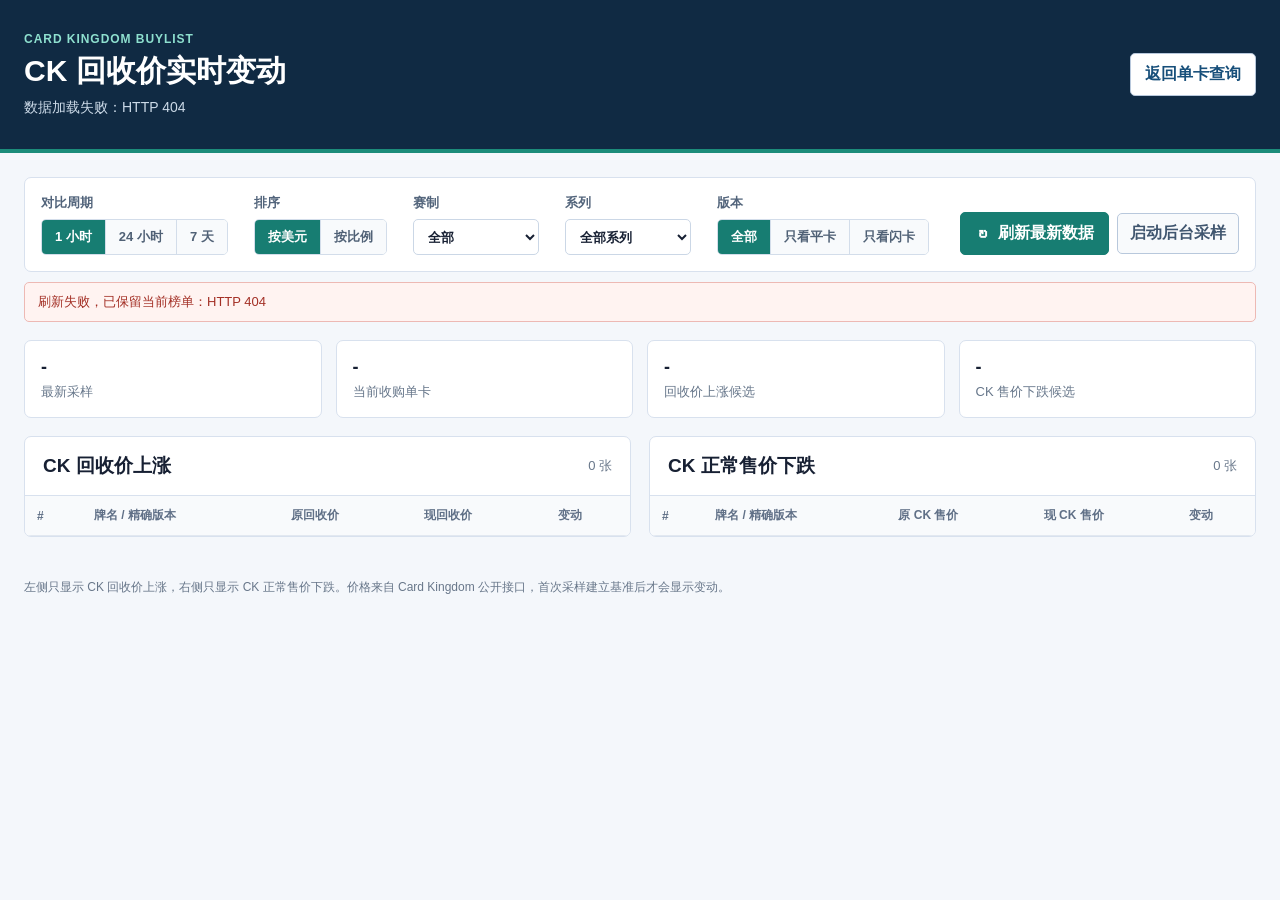
==== commit 1e56028b: "Add manual movers refresh controls" ====
--- a/movers/index.html
+++ b/movers/index.html
@@ -4,7 +4,7 @@
   <meta charset="utf-8">
   <meta name="viewport" content="width=device-width, initial-scale=1">
   <title>CK 回收价实时变动 | MTG 价格雷达</title>
-  <link rel="stylesheet" href="./styles.css?v=1">
+  <link rel="stylesheet" href="./styles.css?v=2">
 </head>
 <body>
   <header class="site-header">
@@ -58,8 +58,16 @@
           <button data-finish="foil" type="button">只看闪卡</button>
         </div>
       </div>
-      <button class="refresh" id="refreshButton" type="button">刷新显示</button>
+      <div class="refresh-actions">
+        <button class="refresh" id="refreshButton" type="button" aria-live="polite">
+          <span class="refresh-icon" aria-hidden="true">↻</span>
+          <span id="refreshLabel">刷新最新数据</span>
+        </button>
+        <a class="sample-link" href="https://github.com/tdbxg/mtg-price-radar-live/actions/workflows/update-live-movers.yml" target="_blank" rel="noreferrer" title="打开 GitHub 更新任务，登录后运行工作流">启动后台采样</a>
+      </div>
     </section>
+
+    <p class="refresh-feedback" id="refreshFeedback" role="status" aria-live="polite" hidden></p>
 
     <section class="stats" aria-label="数据状态">
       <div><strong id="sampleAt">-</strong><span>最新采样</span></div>
@@ -91,6 +99,6 @@
     </section>
   </main>
   <footer>左侧只显示 CK 回收价上涨，右侧只显示 CK 正常售价下跌。价格来自 Card Kingdom 公开接口，首次采样建立基准后才会显示变动。</footer>
-  <script src="./movers.js?v=3"></script>
+  <script src="./movers.js?v=4"></script>
 </body>
 </html>
--- a/movers/styles.css
+++ b/movers/styles.css
@@ -5,7 +5,7 @@
 .eyebrow { margin: 0 0 7px; font-size: 12px; font-weight: 700; letter-spacing: .08em; color: #8ee0cf; }
 h1 { margin: 0; font-size: 30px; line-height: 1.2; letter-spacing: 0; }
 .site-header p:not(.eyebrow) { margin: 10px 0 0; color: #ccdae8; font-size: 14px; }
-.back-link, .refresh { align-self: center; padding: 10px 14px; border: 1px solid #b8c8dc; border-radius: 5px; background: #fff; color: #174f7a; font: inherit; font-weight: 700; text-decoration: none; cursor: pointer; white-space: nowrap; }
+.back-link, .refresh, .sample-link { align-self: center; padding: 10px 14px; border: 1px solid #b8c8dc; border-radius: 5px; background: #fff; color: #174f7a; font: inherit; font-weight: 700; text-decoration: none; cursor: pointer; white-space: nowrap; }
 main { max-width: 1540px; margin: 0 auto; padding: 24px; }
 .toolbar { display: flex; align-items: end; flex-wrap: wrap; gap: 16px 26px; padding: 16px; background: #fff; border: 1px solid #d8e1ee; border-radius: 7px; }
 .control-group { display: grid; gap: 7px; color: #52647b; font-size: 13px; font-weight: 700; }
@@ -13,11 +13,24 @@
 .segments button { min-height: 34px; padding: 0 13px; border: 0; border-right: 1px solid #d3ddea; background: #f8fafc; color: #506176; font: inherit; font-weight: 700; cursor: pointer; }
 .segments button:last-child { border-right: 0; }.segments button.active { background: #177d72; color: #fff; }
 select { min-height: 36px; min-width: 126px; border: 1px solid #cbd7e6; border-radius: 5px; padding: 0 10px; background: #fff; color: #172033; font: inherit; }
-.refresh { margin-left: auto; align-self: end; background: #177d72; border-color: #177d72; color: #fff; }
+.refresh-actions { display: flex; align-items: center; gap: 8px; margin-left: auto; }
+.refresh { display: inline-flex; align-items: center; justify-content: center; gap: 7px; min-width: 142px; min-height: 38px; align-self: end; background: #177d72; border-color: #177d72; color: #fff; }
+.refresh:hover { background: #116a61; border-color: #116a61; }
+.refresh:focus-visible, .sample-link:focus-visible { outline: 3px solid #86c9bd; outline-offset: 2px; }
+.refresh:disabled { cursor: wait; opacity: .72; }
+.refresh-icon { display: inline-block; width: 16px; height: 16px; font-size: 19px; line-height: 14px; }
+.refresh.is-loading .refresh-icon { animation: refresh-spin .8s linear infinite; }
+.sample-link { min-height: 38px; padding: 9px 12px; background: #f8fafc; color: #40566f; }
+.sample-link:hover { background: #edf3f8; }
+.refresh-feedback { margin: 10px 0 0; padding: 10px 13px; border: 1px solid #b7ddd6; border-radius: 5px; background: #eef9f6; color: #12675c; font-size: 13px; }
+.refresh-feedback.loading { border-color: #cbd7e6; background: #f8fafc; color: #52647b; }
+.refresh-feedback.error { border-color: #edb9b4; background: #fff3f1; color: #a32f25; }
+@keyframes refresh-spin { to { transform: rotate(360deg); } }
 .stats { display: grid; grid-template-columns: repeat(4, minmax(0, 1fr)); gap: 14px; margin: 18px 0; }.stats div { padding: 16px; background: #fff; border: 1px solid #d8e1ee; border-radius: 7px; }.stats strong, .stats span { display: block; }.stats strong { font-size: 18px; }.stats span { margin-top: 5px; color: #66768a; font-size: 13px; }
 .notice { margin: 0 0 18px; padding: 13px 15px; border-left: 4px solid #d6a139; background: #fff8e7; color: #735a23; }
 .catalog { margin-top: 18px; overflow: hidden; background: #fff; border: 1px solid #d8e1ee; border-radius: 7px; }.catalog > header { display: flex; align-items: end; justify-content: space-between; gap: 16px; padding: 16px 18px; border-bottom: 1px solid #d8e1ee; }.catalog h2 { margin: 0; font-size: 19px; }.catalog p { margin: 5px 0 0; color: #68778a; font-size: 13px; }.catalog input { min-height: 36px; min-width: 280px; border: 1px solid #cbd7e6; border-radius: 5px; padding: 0 10px; font: inherit; }.catalog footer { padding: 12px 18px; color: #68778a; font-size: 13px; }.muted { color: #738196; font-size: 12px; }
 .boards { display: grid; grid-template-columns: repeat(2, minmax(0, 1fr)); gap: 18px; }.board { overflow: hidden; background: #fff; border: 1px solid #d8e1ee; border-radius: 7px; }.board header { display: flex; justify-content: space-between; align-items: center; padding: 16px 18px; border-bottom: 1px solid #d8e1ee; }.board h2 { margin: 0; font-size: 19px; }.board header span { color: #68778a; font-size: 13px; }
 .table-wrap { overflow-x: auto; } table { width: 100%; min-width: 610px; border-collapse: collapse; } th, td { padding: 11px 12px; border-bottom: 1px solid #e2e8f0; text-align: left; vertical-align: middle; font-variant-numeric: tabular-nums; } th { color: #607087; background: #f8fafc; font-size: 12px; white-space: nowrap; } td { color: #26354b; font-size: 14px; }.rank { width: 34px; color: #6a7b90; font-weight: 700; }.card-cell { display: flex; align-items: center; gap: 10px; min-width: 235px; }.card-cell img, .image-fallback { width: 38px; height: 53px; object-fit: cover; border-radius: 3px; background: #eef2f7; border: 1px solid #d6dee9; }.image-fallback { display: grid; place-items: center; color: #7a8798; font-size: 10px; }.card-cell strong, .card-cell small { display: block; }.card-cell strong { max-width: 220px; overflow: hidden; text-overflow: ellipsis; white-space: nowrap; }.card-cell a { color: #184e7c; text-decoration: none; }.card-cell a:hover { text-decoration: underline; }.card-cell small, .delta small { margin-top: 2px; color: #6b7b8e; font-size: 12px; }.delta { font-weight: 700; white-space: nowrap; }.delta.up { color: #087868; }.delta.down { color: #c33e31; }.empty { padding: 28px 12px; color: #6b7b8e; text-align: center; }footer { max-width: 1540px; margin: 0 auto; padding: 18px 24px 32px; color: #68778a; font-size: 12px; }
-@media (max-width: 900px) { .site-header { padding: 24px; }.boards { grid-template-columns: 1fr; }.refresh { margin-left: 0; } }
-@media (max-width: 560px) { .site-header { display: block; }.back-link { display: inline-block; margin-top: 16px; }.stats { grid-template-columns: 1fr; }.toolbar { align-items: stretch; }.format-group, .set-group { width: 100%; }.format-group select, .set-group select, .catalog input { width: 100%; min-width: 0; } .catalog > header { display: block; }.catalog input { margin-top: 12px; } main { padding: 14px; } }
+@media (max-width: 900px) { .site-header { padding: 24px; }.boards { grid-template-columns: 1fr; }.refresh-actions { margin-left: 0; } }
+@media (max-width: 560px) { .site-header { display: block; }.back-link { display: inline-block; margin-top: 16px; }.stats { grid-template-columns: 1fr; }.toolbar { align-items: stretch; }.format-group, .set-group, .refresh-actions { width: 100%; }.refresh-actions { display: grid; grid-template-columns: minmax(0, 1fr); }.refresh, .sample-link { width: 100%; text-align: center; }.format-group select, .set-group select, .catalog input { width: 100%; min-width: 0; } .catalog > header { display: block; }.catalog input { margin-top: 12px; } main { padding: 14px; } }
+@media (prefers-reduced-motion: reduce) { .refresh.is-loading .refresh-icon { animation: none; } }
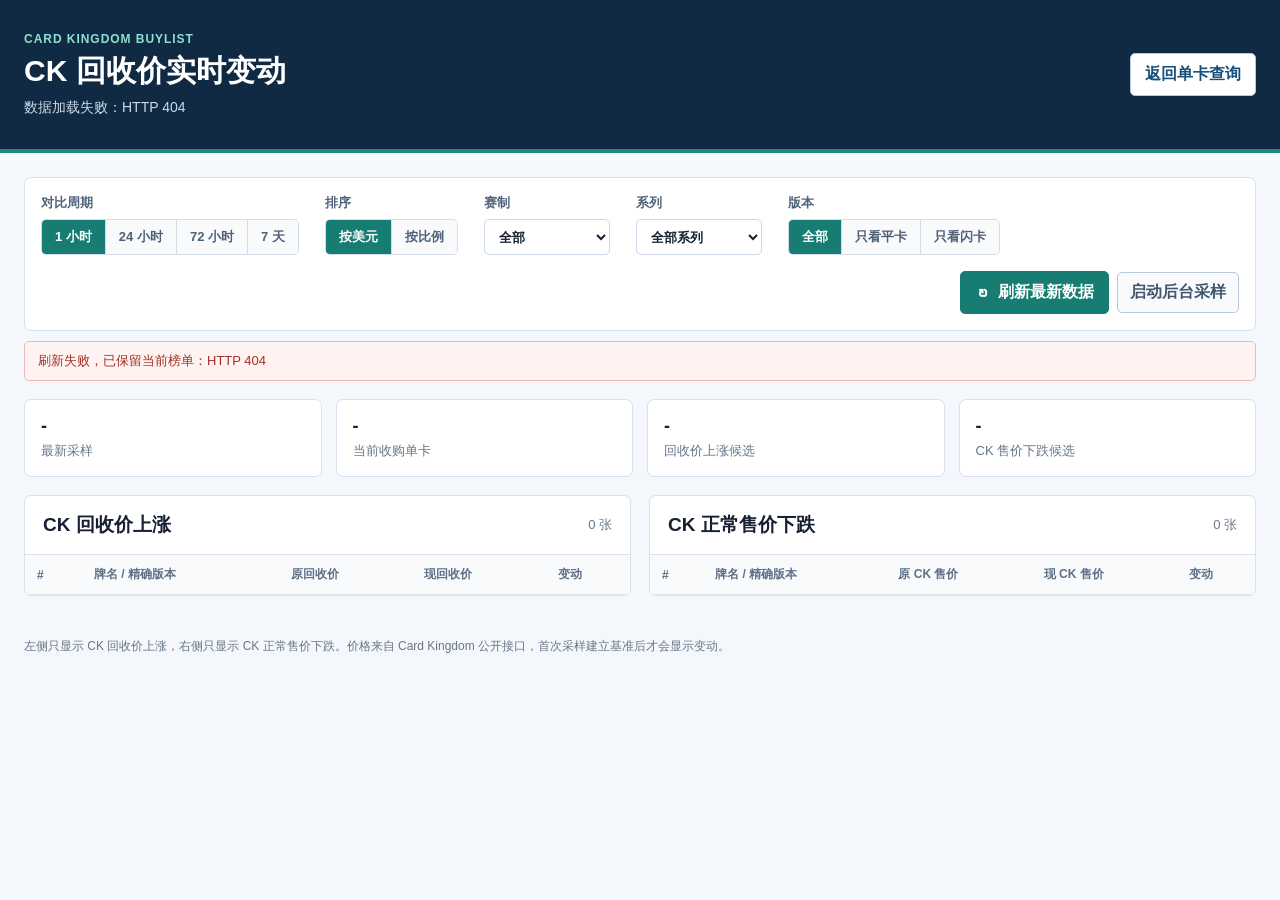
==== commit 083b74b1: "Add 72-hour price movers view" ====
--- a/movers/index.html
+++ b/movers/index.html
@@ -23,6 +23,7 @@
         <div class="segments" id="periodButtons">
           <button class="active" data-period="hour" type="button">1 小时</button>
           <button data-period="day" type="button">24 小时</button>
+          <button data-period="threeDay" type="button">72 小时</button>
           <button data-period="week" type="button">7 天</button>
         </div>
       </div>
@@ -99,6 +100,6 @@
     </section>
   </main>
   <footer>左侧只显示 CK 回收价上涨，右侧只显示 CK 正常售价下跌。价格来自 Card Kingdom 公开接口，首次采样建立基准后才会显示变动。</footer>
-  <script src="./movers.js?v=4"></script>
+  <script src="./movers.js?v=5"></script>
 </body>
 </html>
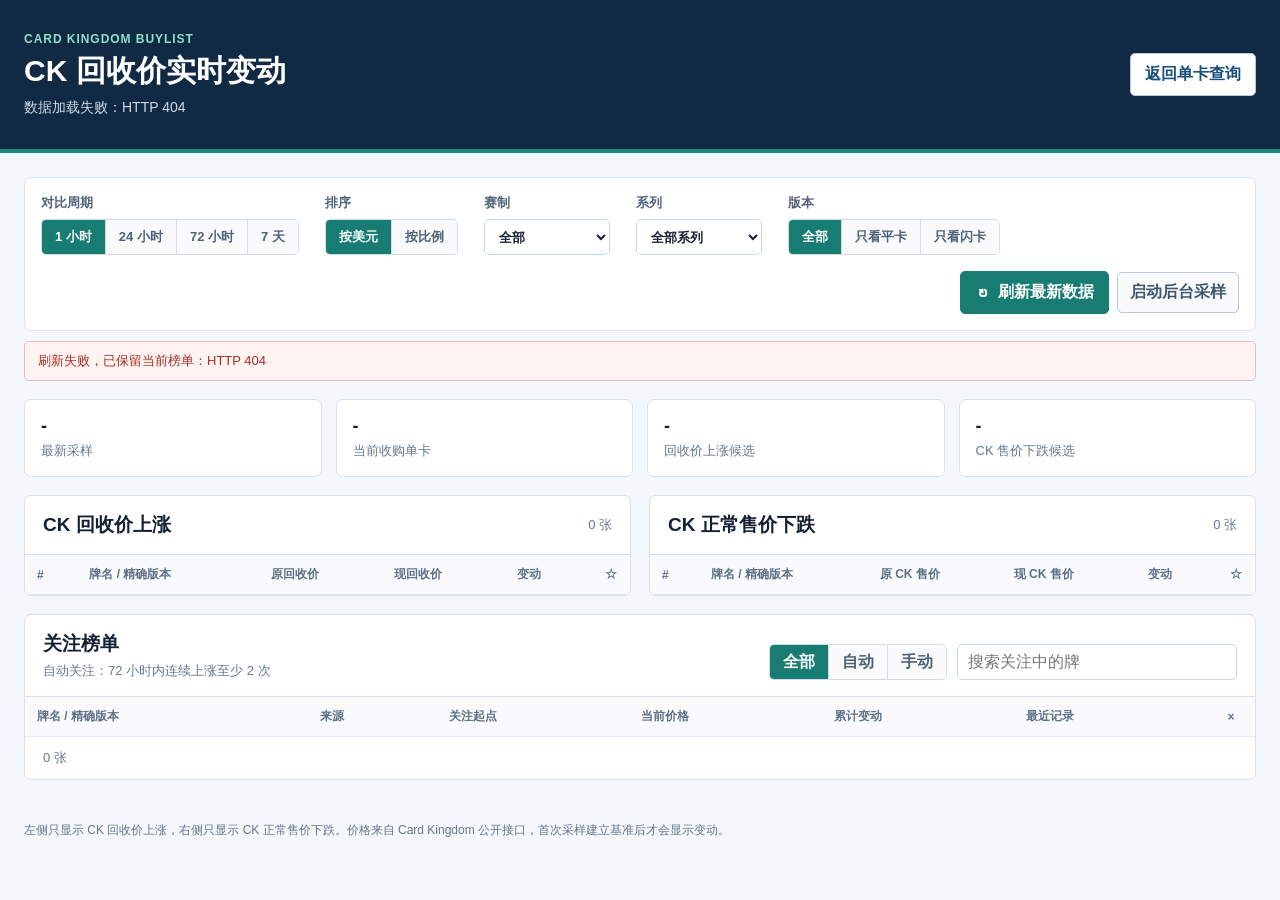
==== commit ebbeba09: "Add persistent price watchlist" ====
--- a/movers/index.html
+++ b/movers/index.html
@@ -3,8 +3,9 @@
 <head>
   <meta charset="utf-8">
   <meta name="viewport" content="width=device-width, initial-scale=1">
+  <link rel="icon" href="data:,">
   <title>CK 回收价实时变动 | MTG 价格雷达</title>
-  <link rel="stylesheet" href="./styles.css?v=2">
+  <link rel="stylesheet" href="./styles.css?v=3">
 </head>
 <body>
   <header class="site-header">
@@ -82,12 +83,28 @@
     <section class="boards">
       <article class="board">
         <header><h2 id="winnerTitle">CK 回收价上涨</h2><span id="winnerCount">0 张</span></header>
-        <div class="table-wrap"><table><thead><tr><th>#</th><th>牌名 / 精确版本</th><th>原回收价</th><th>现回收价</th><th>变动</th></tr></thead><tbody id="winners"></tbody></table></div>
+        <div class="table-wrap"><table><thead><tr><th>#</th><th>牌名 / 精确版本</th><th>原回收价</th><th>现回收价</th><th>变动</th><th class="watch-column"><span class="sr-only">关注</span>☆</th></tr></thead><tbody id="winners"></tbody></table></div>
       </article>
       <article class="board">
         <header><h2 id="loserTitle">CK 正常售价下跌</h2><span id="loserCount">0 张</span></header>
-        <div class="table-wrap"><table><thead><tr><th>#</th><th>牌名 / 精确版本</th><th>原 CK 售价</th><th>现 CK 售价</th><th>变动</th></tr></thead><tbody id="losers"></tbody></table></div>
+        <div class="table-wrap"><table><thead><tr><th>#</th><th>牌名 / 精确版本</th><th>原 CK 售价</th><th>现 CK 售价</th><th>变动</th><th class="watch-column"><span class="sr-only">关注</span>☆</th></tr></thead><tbody id="losers"></tbody></table></div>
       </article>
+    </section>
+
+    <section class="catalog watchlist" id="watchlist">
+      <header>
+        <div><h2>关注榜单</h2><p id="watchRule">自动关注：72 小时内连续上涨至少 2 次</p></div>
+        <div class="watch-tools">
+          <div class="segments" aria-label="关注来源筛选">
+            <button class="active" data-watch-filter="all" type="button">全部</button>
+            <button data-watch-filter="auto" type="button">自动</button>
+            <button data-watch-filter="manual" type="button">手动</button>
+          </div>
+          <input id="watchSearch" type="search" placeholder="搜索关注中的牌">
+        </div>
+      </header>
+      <div class="table-wrap"><table><thead><tr><th>牌名 / 精确版本</th><th>来源</th><th>关注起点</th><th>当前价格</th><th>累计变动</th><th>最近记录</th><th class="watch-column"><span class="sr-only">删除</span>×</th></tr></thead><tbody id="watchRows"></tbody></table></div>
+      <footer id="watchCount" aria-live="polite">0 张</footer>
     </section>
 
     <section class="catalog" id="sldCatalog" hidden>
@@ -95,11 +112,11 @@
         <div><h2>SLD 完整当前收购目录</h2><p>每次采样均收录正在收购的 Secret Lair 单卡，不限于发生价格变动的牌。</p></div>
         <input id="sldSearch" type="search" placeholder="搜索英文、中文、SKU、编号、皮肤">
       </header>
-      <div class="table-wrap"><table><thead><tr><th>牌名 / 精确版本</th><th>皮肤 / 副标题</th><th>发售</th><th>收购数</th><th>当前回收价</th><th>1 小时变动</th></tr></thead><tbody id="sldRows"></tbody></table></div>
+      <div class="table-wrap"><table><thead><tr><th>牌名 / 精确版本</th><th>皮肤 / 副标题</th><th>发售</th><th>收购数</th><th>当前回收价</th><th>1 小时变动</th><th class="watch-column"><span class="sr-only">关注</span>☆</th></tr></thead><tbody id="sldRows"></tbody></table></div>
       <footer id="sldCount"></footer>
     </section>
   </main>
   <footer>左侧只显示 CK 回收价上涨，右侧只显示 CK 正常售价下跌。价格来自 Card Kingdom 公开接口，首次采样建立基准后才会显示变动。</footer>
-  <script src="./movers.js?v=5"></script>
+  <script src="./movers.js?v=6"></script>
 </body>
 </html>
--- a/movers/styles.css
+++ b/movers/styles.css
@@ -1,12 +1,12 @@
-:root { color-scheme: light; font-family: -apple-system, BlinkMacSystemFont, "Segoe UI", sans-serif; color: #172033; background: #f4f7fb; }
+:root { color-scheme: light; font-family: -apple-system, BlinkMacSystemFont, "Segoe UI", sans-serif; color: #172033; background: #f4f7fb; overflow-x: clip; }
 * { box-sizing: border-box; }
-body { margin: 0; min-width: 320px; }
+body { margin: 0; min-width: 320px; overflow-x: clip; }
 .site-header { display: flex; align-items: flex-start; justify-content: space-between; gap: 24px; padding: 32px max(24px, calc((100% - 1540px) / 2)); background: #102a43; color: #fff; border-bottom: 4px solid #1c8c7a; }
 .eyebrow { margin: 0 0 7px; font-size: 12px; font-weight: 700; letter-spacing: .08em; color: #8ee0cf; }
 h1 { margin: 0; font-size: 30px; line-height: 1.2; letter-spacing: 0; }
 .site-header p:not(.eyebrow) { margin: 10px 0 0; color: #ccdae8; font-size: 14px; }
 .back-link, .refresh, .sample-link { align-self: center; padding: 10px 14px; border: 1px solid #b8c8dc; border-radius: 5px; background: #fff; color: #174f7a; font: inherit; font-weight: 700; text-decoration: none; cursor: pointer; white-space: nowrap; }
-main { max-width: 1540px; margin: 0 auto; padding: 24px; }
+main { width: 100%; max-width: 1540px; margin: 0 auto; padding: 24px; }
 .toolbar { display: flex; align-items: end; flex-wrap: wrap; gap: 16px 26px; padding: 16px; background: #fff; border: 1px solid #d8e1ee; border-radius: 7px; }
 .control-group { display: grid; gap: 7px; color: #52647b; font-size: 13px; font-weight: 700; }
 .segments { display: flex; border: 1px solid #d3ddea; border-radius: 5px; overflow: hidden; }
@@ -28,9 +28,10 @@
 @keyframes refresh-spin { to { transform: rotate(360deg); } }
 .stats { display: grid; grid-template-columns: repeat(4, minmax(0, 1fr)); gap: 14px; margin: 18px 0; }.stats div { padding: 16px; background: #fff; border: 1px solid #d8e1ee; border-radius: 7px; }.stats strong, .stats span { display: block; }.stats strong { font-size: 18px; }.stats span { margin-top: 5px; color: #66768a; font-size: 13px; }
 .notice { margin: 0 0 18px; padding: 13px 15px; border-left: 4px solid #d6a139; background: #fff8e7; color: #735a23; }
-.catalog { margin-top: 18px; overflow: hidden; background: #fff; border: 1px solid #d8e1ee; border-radius: 7px; }.catalog > header { display: flex; align-items: end; justify-content: space-between; gap: 16px; padding: 16px 18px; border-bottom: 1px solid #d8e1ee; }.catalog h2 { margin: 0; font-size: 19px; }.catalog p { margin: 5px 0 0; color: #68778a; font-size: 13px; }.catalog input { min-height: 36px; min-width: 280px; border: 1px solid #cbd7e6; border-radius: 5px; padding: 0 10px; font: inherit; }.catalog footer { padding: 12px 18px; color: #68778a; font-size: 13px; }.muted { color: #738196; font-size: 12px; }
-.boards { display: grid; grid-template-columns: repeat(2, minmax(0, 1fr)); gap: 18px; }.board { overflow: hidden; background: #fff; border: 1px solid #d8e1ee; border-radius: 7px; }.board header { display: flex; justify-content: space-between; align-items: center; padding: 16px 18px; border-bottom: 1px solid #d8e1ee; }.board h2 { margin: 0; font-size: 19px; }.board header span { color: #68778a; font-size: 13px; }
-.table-wrap { overflow-x: auto; } table { width: 100%; min-width: 610px; border-collapse: collapse; } th, td { padding: 11px 12px; border-bottom: 1px solid #e2e8f0; text-align: left; vertical-align: middle; font-variant-numeric: tabular-nums; } th { color: #607087; background: #f8fafc; font-size: 12px; white-space: nowrap; } td { color: #26354b; font-size: 14px; }.rank { width: 34px; color: #6a7b90; font-weight: 700; }.card-cell { display: flex; align-items: center; gap: 10px; min-width: 235px; }.card-cell img, .image-fallback { width: 38px; height: 53px; object-fit: cover; border-radius: 3px; background: #eef2f7; border: 1px solid #d6dee9; }.image-fallback { display: grid; place-items: center; color: #7a8798; font-size: 10px; }.card-cell strong, .card-cell small { display: block; }.card-cell strong { max-width: 220px; overflow: hidden; text-overflow: ellipsis; white-space: nowrap; }.card-cell a { color: #184e7c; text-decoration: none; }.card-cell a:hover { text-decoration: underline; }.card-cell small, .delta small { margin-top: 2px; color: #6b7b8e; font-size: 12px; }.delta { font-weight: 700; white-space: nowrap; }.delta.up { color: #087868; }.delta.down { color: #c33e31; }.empty { padding: 28px 12px; color: #6b7b8e; text-align: center; }footer { max-width: 1540px; margin: 0 auto; padding: 18px 24px 32px; color: #68778a; font-size: 12px; }
+.catalog { min-width: 0; margin-top: 18px; overflow: hidden; background: #fff; border: 1px solid #d8e1ee; border-radius: 7px; }.catalog > header { display: flex; align-items: end; justify-content: space-between; gap: 16px; padding: 16px 18px; border-bottom: 1px solid #d8e1ee; }.catalog h2 { margin: 0; font-size: 19px; }.catalog p { margin: 5px 0 0; color: #68778a; font-size: 13px; }.catalog input { min-height: 36px; min-width: 280px; border: 1px solid #cbd7e6; border-radius: 5px; padding: 0 10px; font: inherit; }.catalog footer { padding: 12px 18px; color: #68778a; font-size: 13px; }.muted { color: #738196; font-size: 12px; }
+.watch-tools { display: flex; align-items: center; gap: 10px; }.watchlist table { min-width: 920px; }.watch-column { width: 48px; text-align: center; }.watch-action { width: 48px; text-align: center; }.watch-toggle, .watch-remove { display: inline-grid; place-items: center; width: 34px; height: 34px; padding: 0; border: 1px solid #cbd7e6; border-radius: 5px; background: #fff; color: #64758b; font: inherit; font-size: 21px; line-height: 1; cursor: pointer; }.watch-toggle:hover, .watch-toggle.active { border-color: #c48a17; background: #fff8e8; color: #a66d00; }.watch-remove { font-size: 22px; color: #8a4d48; }.watch-remove:hover { border-color: #d39a94; background: #fff3f1; color: #a32f25; }.watch-toggle:focus-visible, .watch-remove:focus-visible { outline: 3px solid #86c9bd; outline-offset: 2px; }.watch-badge { display: inline-block; padding: 4px 7px; border-radius: 4px; font-size: 12px; font-weight: 700; white-space: nowrap; }.watch-badge.auto { background: #e8f6f2; color: #12675c; }.watch-badge.manual { background: #edf3f8; color: #40566f; }.watch-time { min-width: 165px; color: #5f7086; font-size: 12px; white-space: nowrap; }.sr-only { position: absolute; width: 1px; height: 1px; padding: 0; margin: -1px; overflow: hidden; clip: rect(0, 0, 0, 0); white-space: nowrap; border: 0; }
+.boards { display: grid; grid-template-columns: repeat(2, minmax(0, 1fr)); gap: 18px; }.board { min-width: 0; overflow: hidden; background: #fff; border: 1px solid #d8e1ee; border-radius: 7px; }.board header { display: flex; justify-content: space-between; align-items: center; padding: 16px 18px; border-bottom: 1px solid #d8e1ee; }.board h2 { margin: 0; font-size: 19px; }.board header span { color: #68778a; font-size: 13px; }
+.table-wrap { contain: inline-size paint; width: 100%; min-width: 0; max-width: 100%; overflow-x: auto; overscroll-behavior-inline: contain; } table { width: 100%; min-width: 610px; border-collapse: collapse; } th, td { padding: 11px 12px; border-bottom: 1px solid #e2e8f0; text-align: left; vertical-align: middle; font-variant-numeric: tabular-nums; } th { color: #607087; background: #f8fafc; font-size: 12px; white-space: nowrap; } td { color: #26354b; font-size: 14px; }.rank { width: 34px; color: #6a7b90; font-weight: 700; }.card-cell { display: flex; align-items: center; gap: 10px; min-width: 235px; }.card-cell img, .image-fallback { width: 38px; height: 53px; object-fit: cover; border-radius: 3px; background: #eef2f7; border: 1px solid #d6dee9; }.image-fallback { display: grid; place-items: center; color: #7a8798; font-size: 10px; }.card-cell strong, .card-cell small { display: block; }.card-cell strong { max-width: 220px; overflow: hidden; text-overflow: ellipsis; white-space: nowrap; }.card-cell a { color: #184e7c; text-decoration: none; }.card-cell a:hover { text-decoration: underline; }.card-cell small, .delta small { margin-top: 2px; color: #6b7b8e; font-size: 12px; }.delta { font-weight: 700; white-space: nowrap; }.delta.up { color: #087868; }.delta.down { color: #c33e31; }.empty { padding: 28px 12px; color: #6b7b8e; text-align: center; }footer { max-width: 1540px; margin: 0 auto; padding: 18px 24px 32px; color: #68778a; font-size: 12px; }
 @media (max-width: 900px) { .site-header { padding: 24px; }.boards { grid-template-columns: 1fr; }.refresh-actions { margin-left: 0; } }
-@media (max-width: 560px) { .site-header { display: block; }.back-link { display: inline-block; margin-top: 16px; }.stats { grid-template-columns: 1fr; }.toolbar { align-items: stretch; }.format-group, .set-group, .refresh-actions { width: 100%; }.refresh-actions { display: grid; grid-template-columns: minmax(0, 1fr); }.refresh, .sample-link { width: 100%; text-align: center; }.format-group select, .set-group select, .catalog input { width: 100%; min-width: 0; } .catalog > header { display: block; }.catalog input { margin-top: 12px; } main { padding: 14px; } }
+@media (max-width: 560px) { .site-header { display: block; }.back-link { display: inline-block; margin-top: 16px; }.stats { grid-template-columns: 1fr; }.toolbar { align-items: stretch; }.format-group, .set-group, .refresh-actions { width: 100%; }.refresh-actions { display: grid; grid-template-columns: minmax(0, 1fr); }.refresh, .sample-link { width: 100%; text-align: center; }.format-group select, .set-group select, .catalog input { width: 100%; min-width: 0; } .catalog > header { display: block; }.catalog input { margin-top: 12px; }.watch-tools { display: grid; margin-top: 12px; }.watch-tools .segments { width: 100%; }.watch-tools .segments button { flex: 1; } main { padding: 14px; } }
 @media (prefers-reduced-motion: reduce) { .refresh.is-loading .refresh-icon { animation: none; } }
